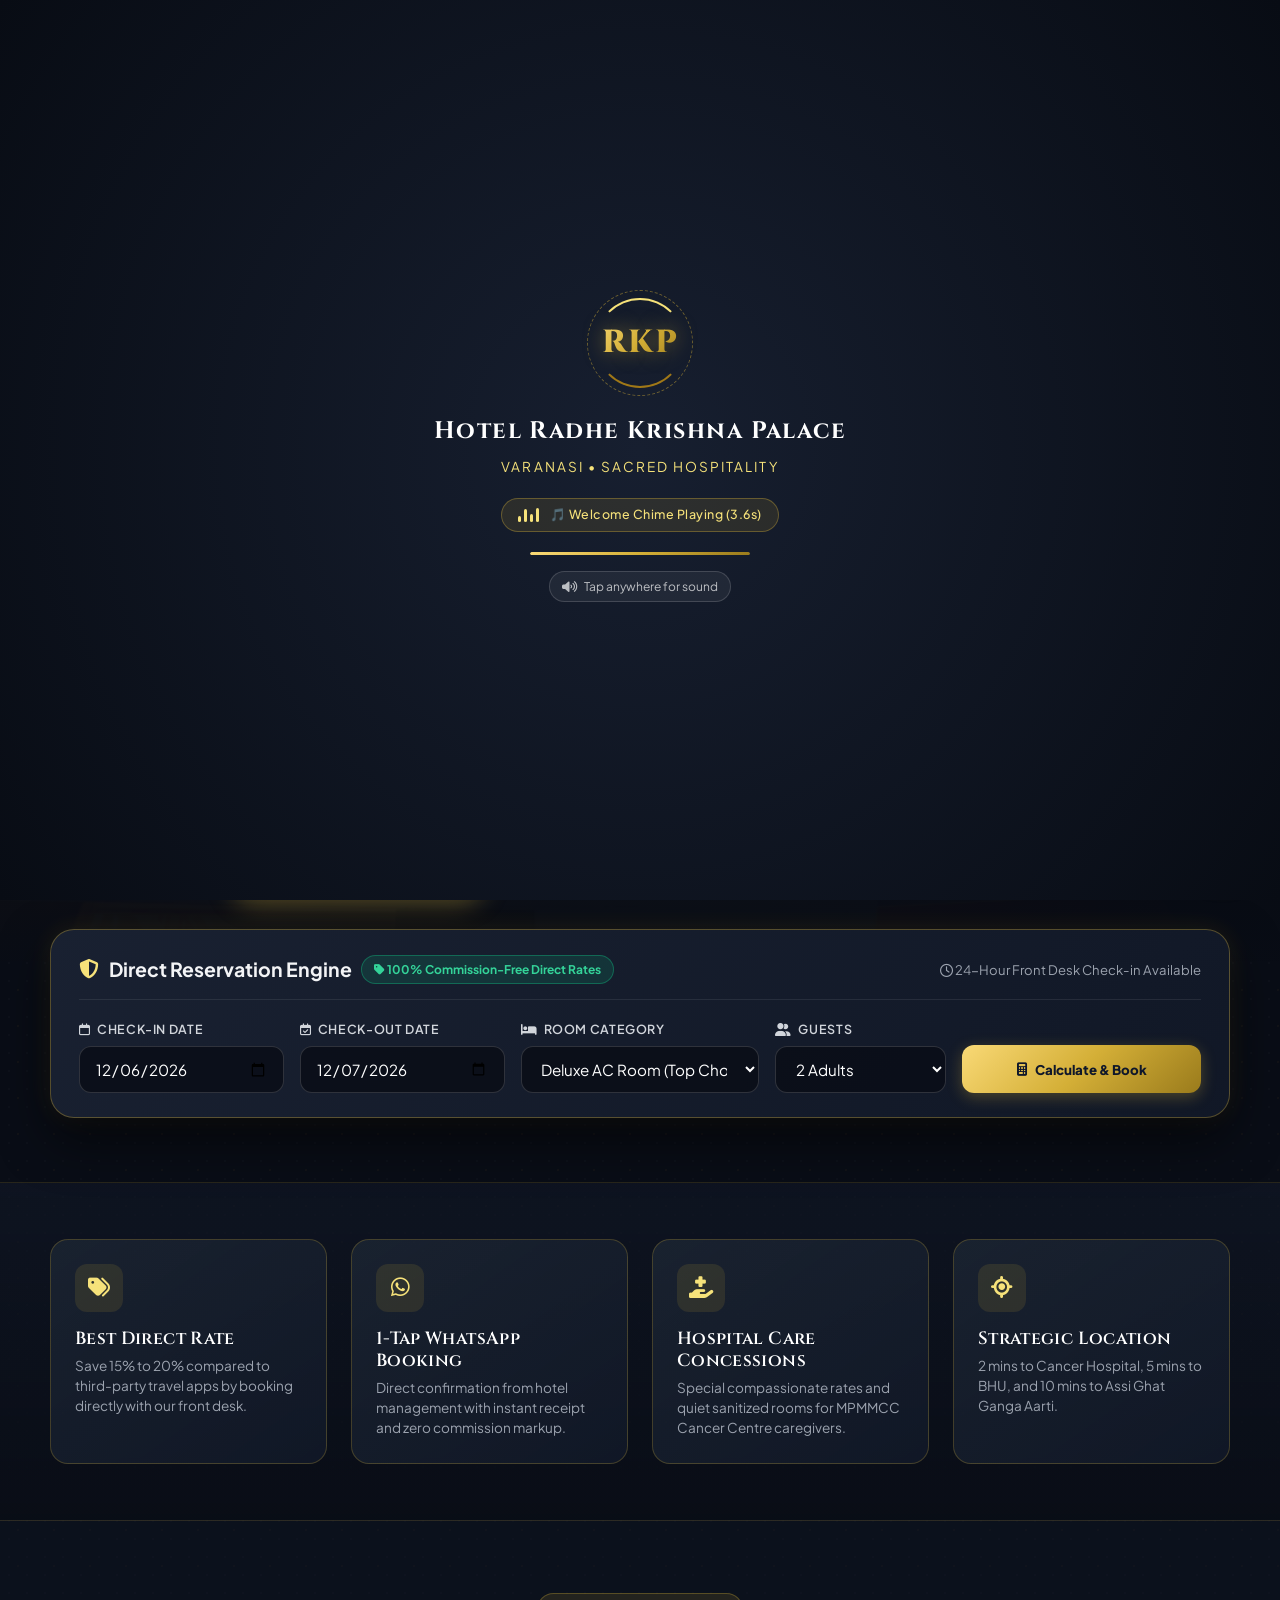
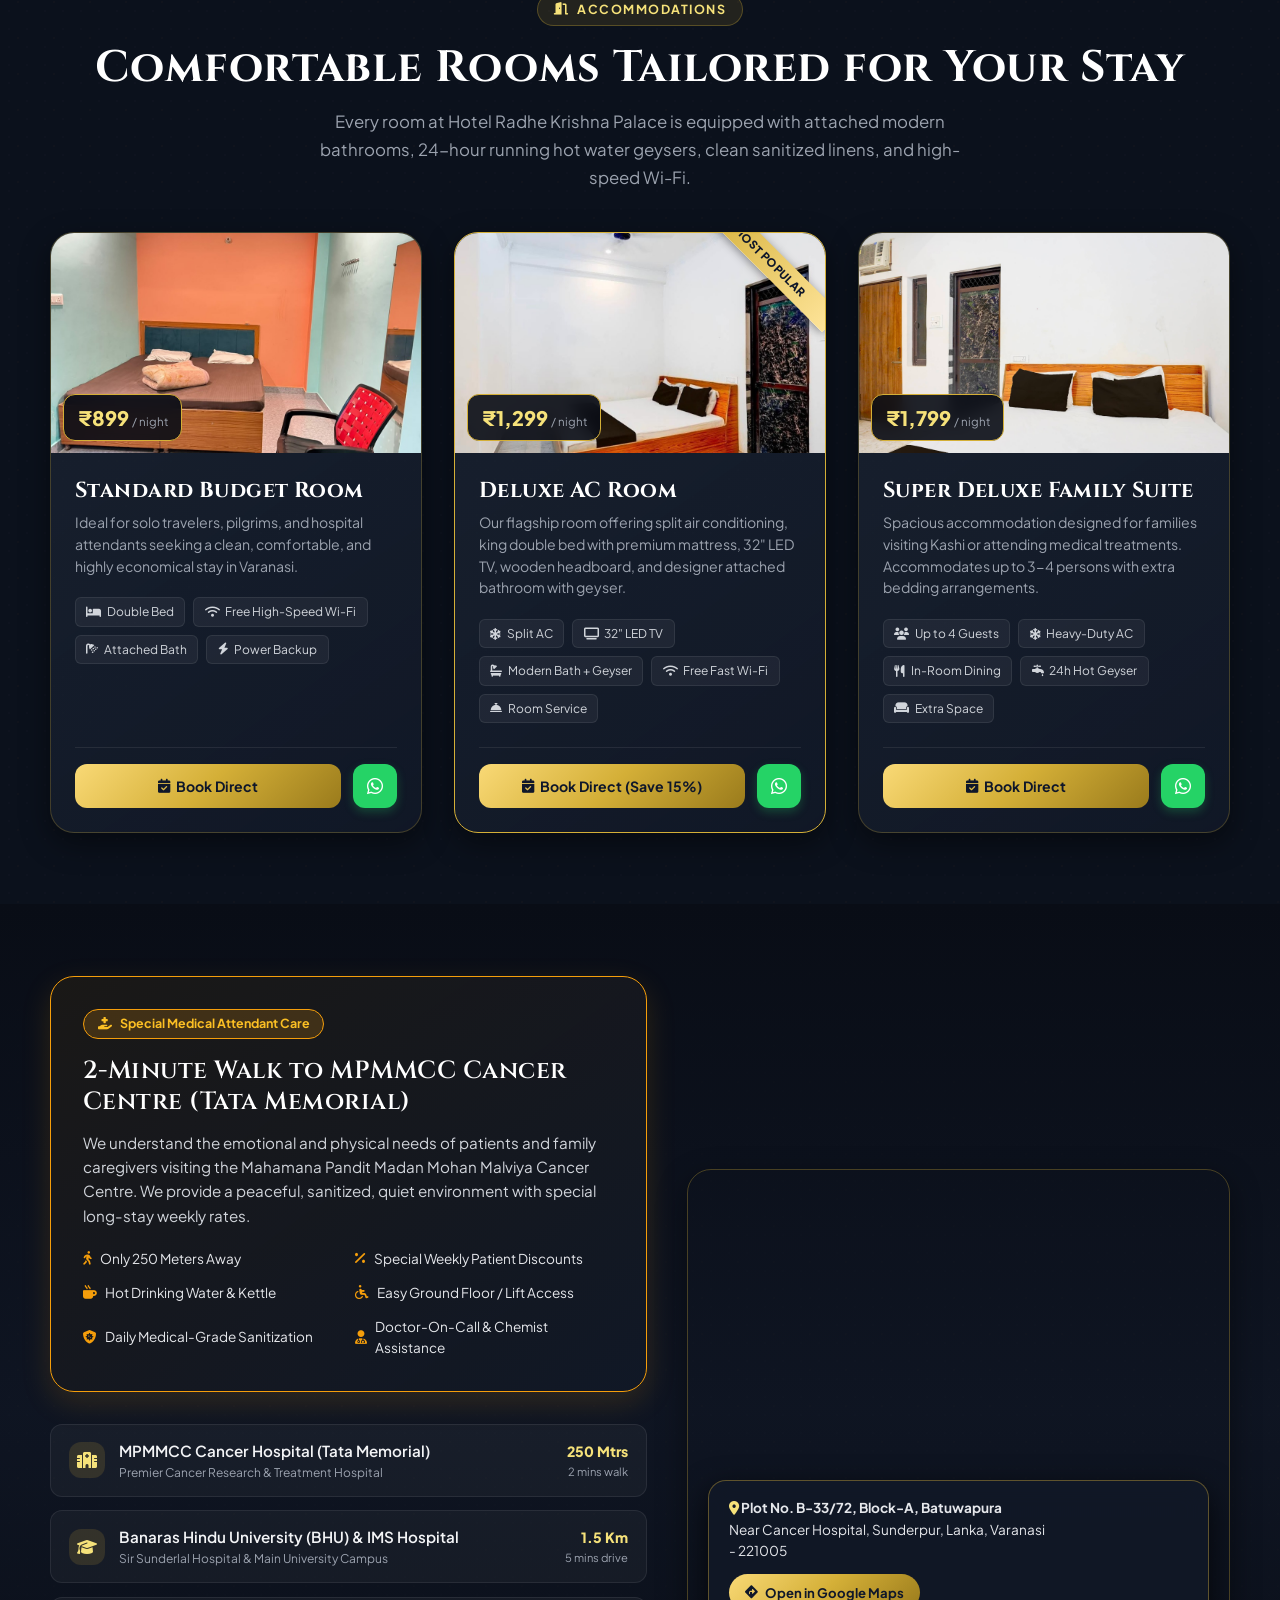
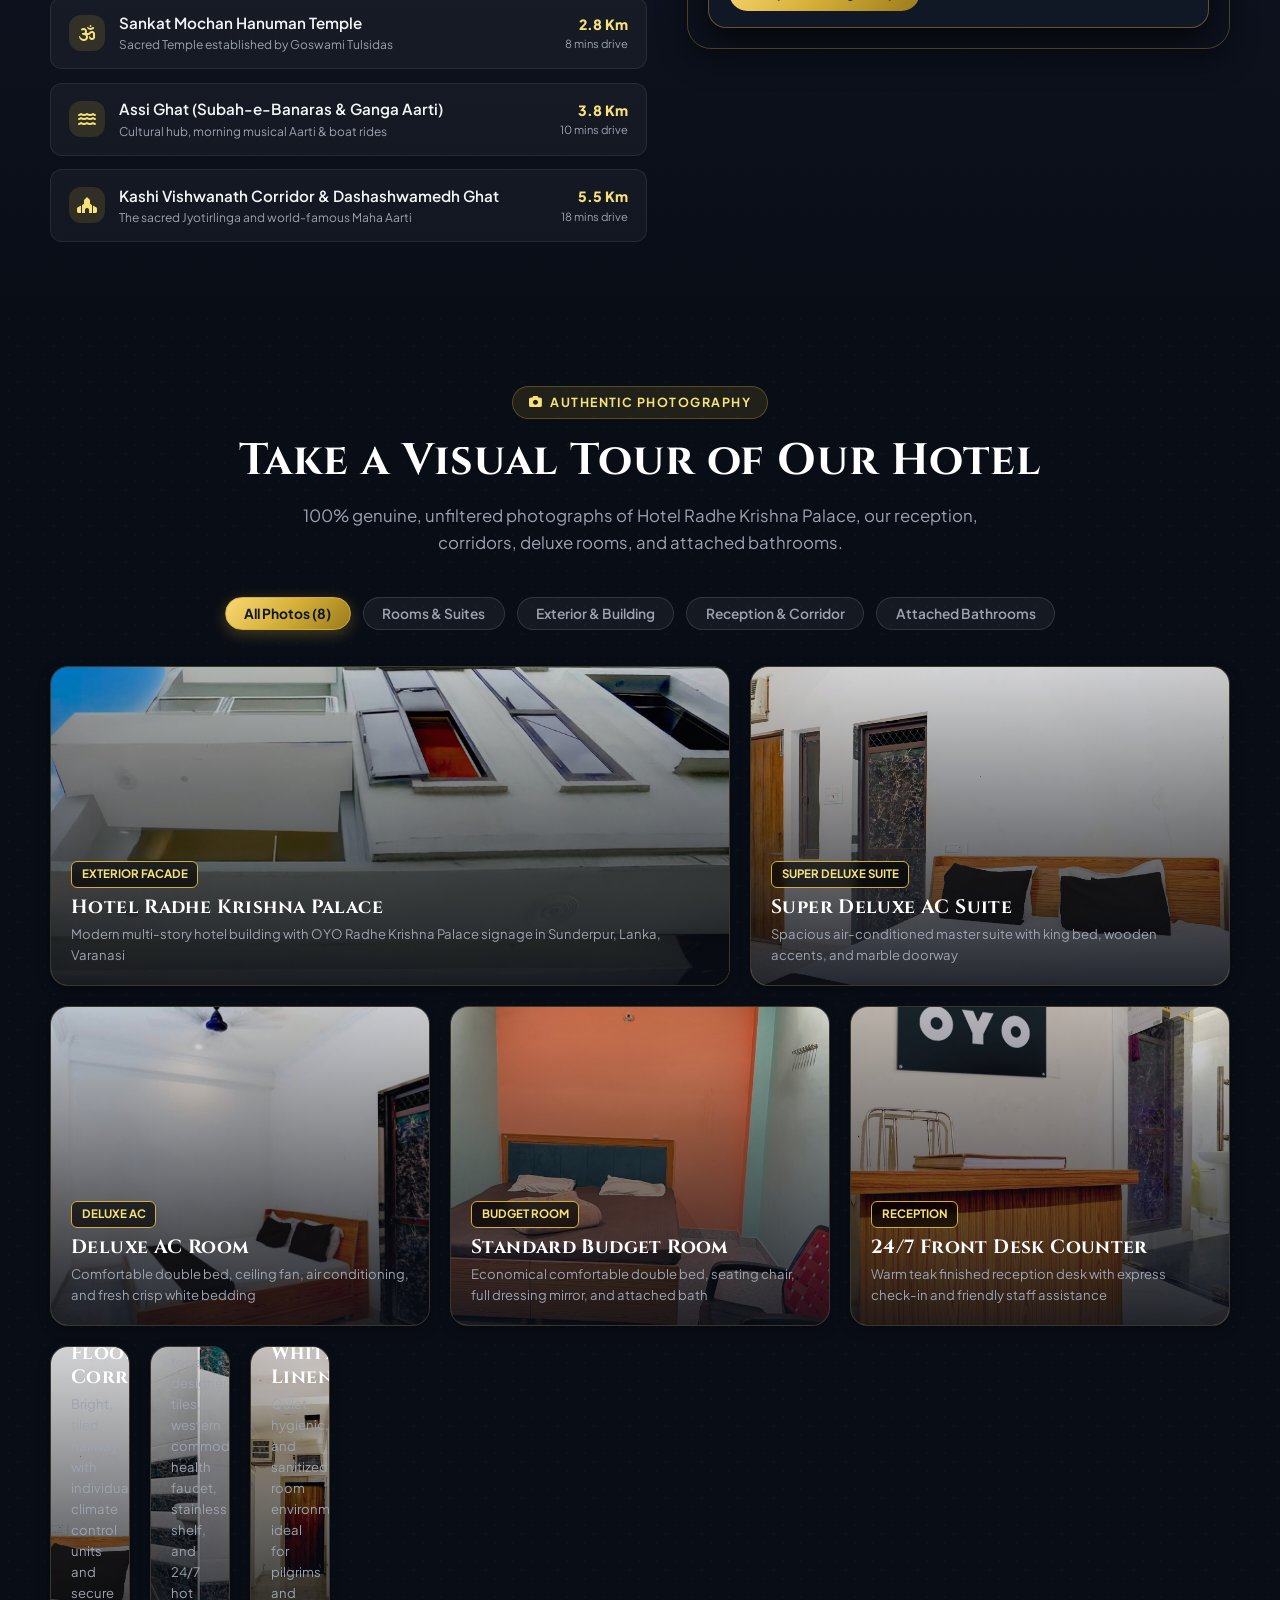
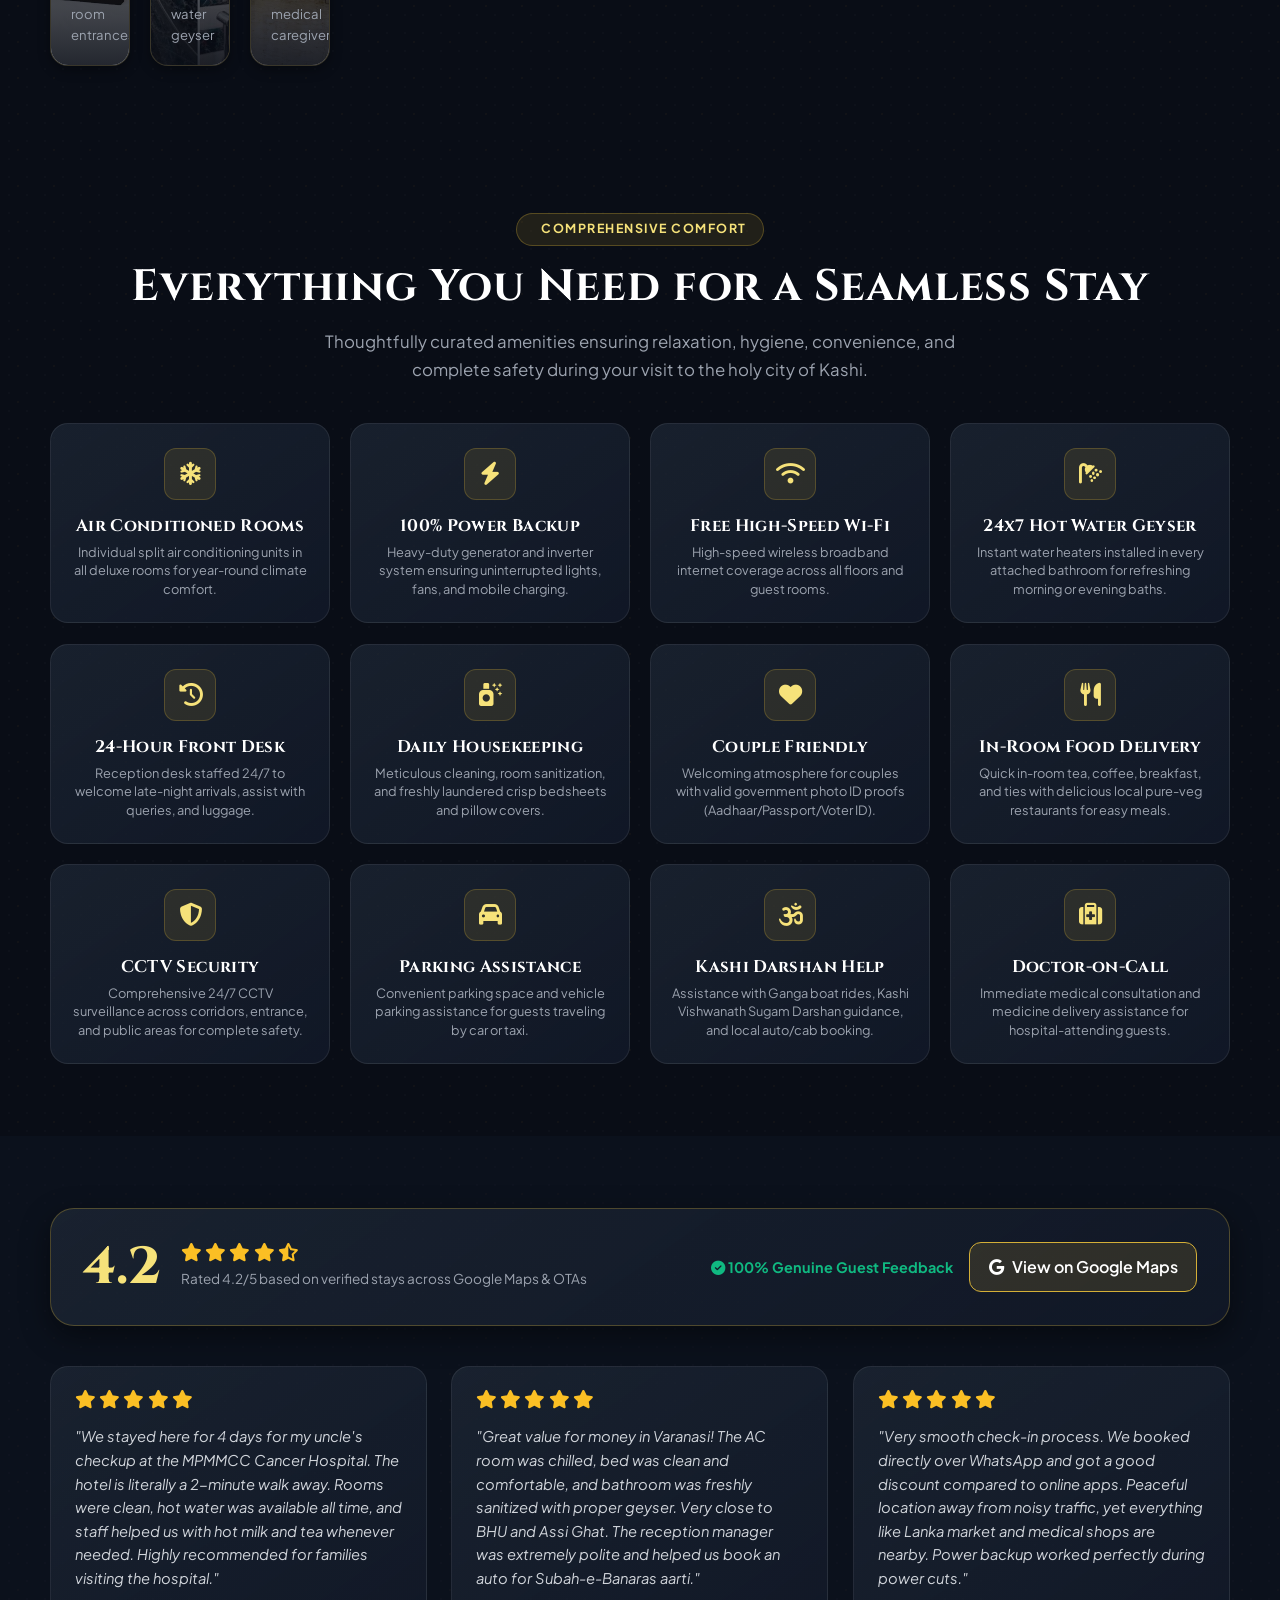
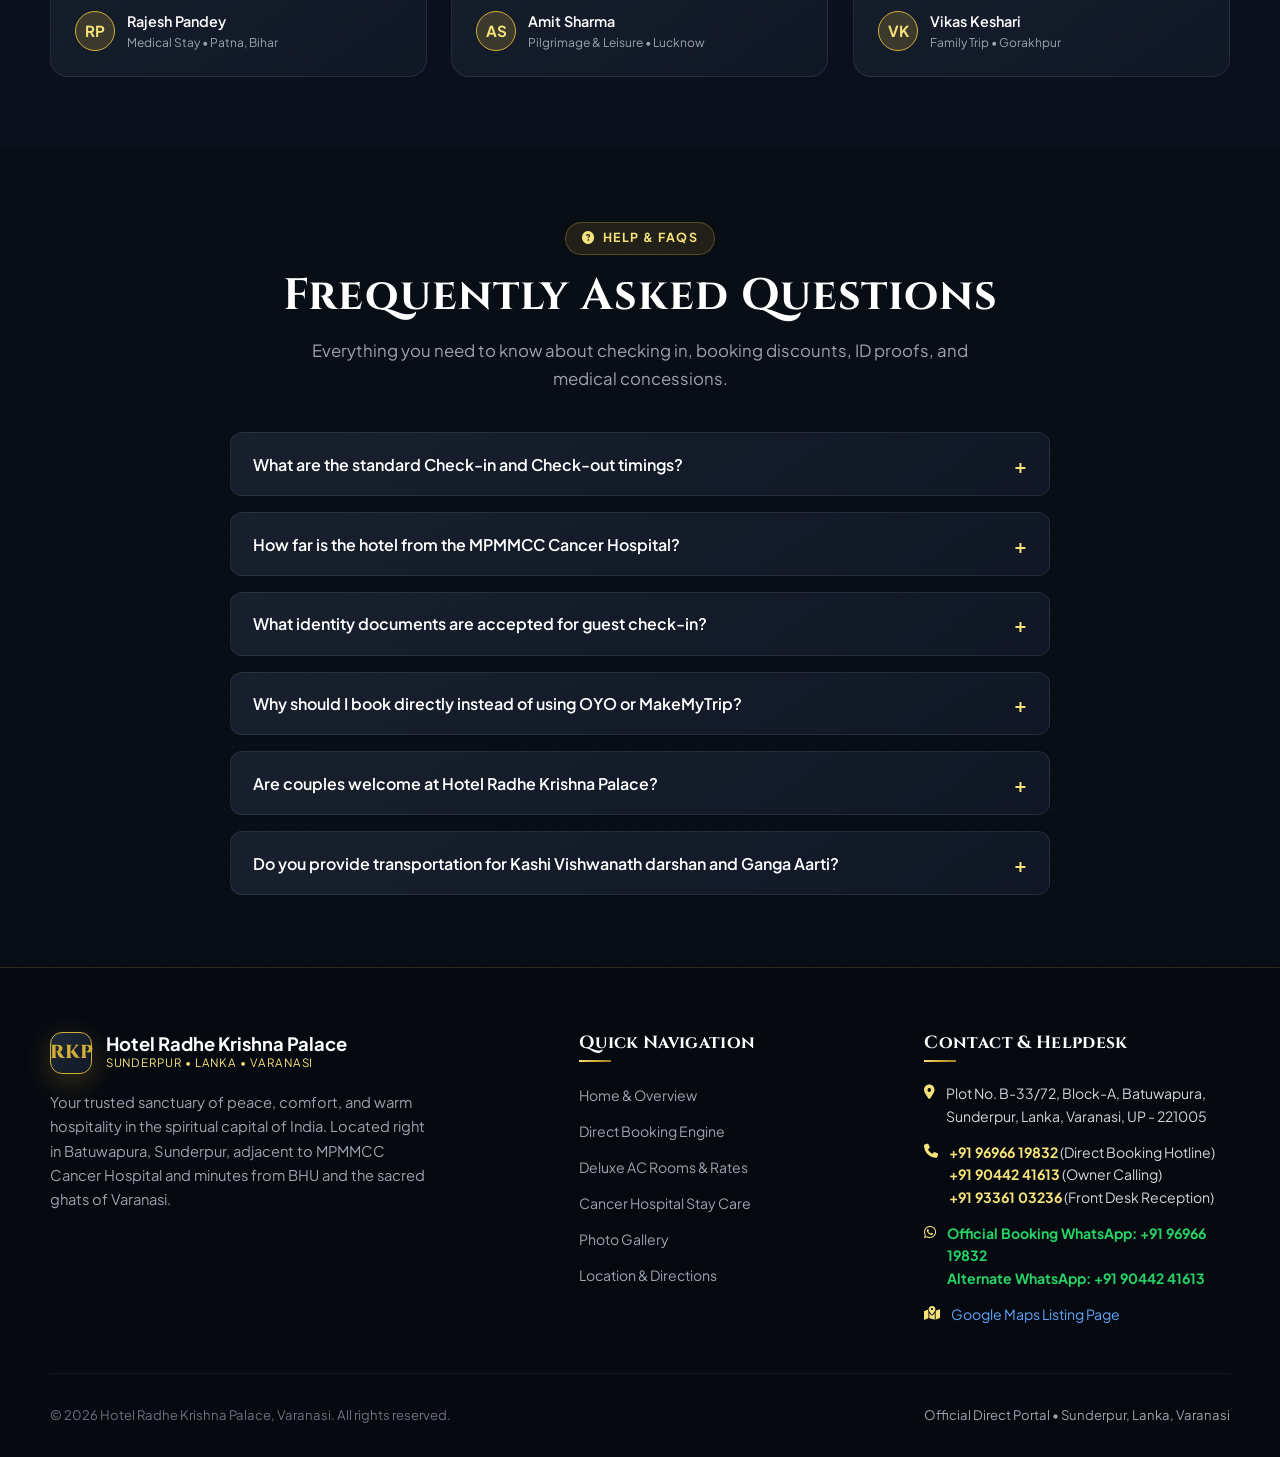
==== index.html @ 83c6dbe8 "feat: Add 3-4s harmonic welcome chime and animated reveal sequence" ====
<!DOCTYPE html>
<html lang="en">
<head>
  <meta charset="UTF-8">
  <meta name="viewport" content="width=device-width, initial-scale=1.0">
  <title>Hotel Radhe Krishna Palace | Best Budget & Deluxe Hotel in Sunderpur, Lanka, Varanasi</title>
  <meta name="description" content="Official website of Hotel Radhe Krishna Palace in Sunderpur, Lanka, Varanasi. Located 250m from MPMMCC Cancer Hospital and minutes from BHU & Assi Ghat. Book direct and save 15% on AC rooms.">
  <meta name="keywords" content="Hotel Radhe Krishna Palace, SPOT ON Radhe Krishna Palace, Varanasi hotel near MPMMCC Cancer Hospital, hotel near BHU Lanka, budget hotel Varanasi, hotels in Sunderpur Varanasi, Assi Ghat hotel">

  <!-- Open Graph / Social Meta -->
  <meta property="og:title" content="Hotel Radhe Krishna Palace, Varanasi | Official Website">
  <meta property="og:description" content="Experience clean AC rooms, 24/7 power backup, and authentic Banarasi hospitality near MPMMCC Cancer Hospital & BHU.">
  <meta property="og:image" content="assets/images/hotel-facade-exterior.png">
  <meta property="og:type" content="website">

  <!-- Google Fonts -->
  <link rel="preconnect" href="https://fonts.googleapis.com">
  <link rel="preconnect" href="https://fonts.gstatic.com" crossorigin>
  <link href="https://fonts.googleapis.com/css2?family=Cinzel:wght@600;700;800;900&family=Plus+Jakarta+Sans:wght@300;400;500;600;700;800&family=Playfair+Display:ital,wght@0,600;0,700;1,400&display=swap" rel="stylesheet">

  <!-- Font Awesome Icons -->
  <link rel="stylesheet" href="https://cdnjs.cloudflare.com/ajax/libs/font-awesome/6.5.1/css/all.min.css">

  <!-- Custom Stylesheet -->
  <link rel="stylesheet" href="css/style.css">

  <!-- JSON-LD Hotel Schema for SEO -->
  <script type="application/ld+json">
  {
    "@context": "https://schema.org",
    "@type": "Hotel",
    "name": "Hotel Radhe Krishna Palace",
    "alternateName": "SPOT ON Radhe Krishna Palace",
    "image": "assets/images/hotel-facade-exterior.png",
    "address": {
      "@type": "PostalAddress",
      "streetAddress": "Plot No. B-33/72, Block-A, Batuwapura, Sunderpur, Lanka",
      "addressLocality": "Varanasi",
      "addressRegion": "Uttar Pradesh",
      "postalCode": "221005",
      "addressCountry": "IN"
    },
    "telephone": ["+919044241613", "+919696619832", "+919336103236"],
    "priceRange": "₹899 - ₹1799",
    "aggregateRating": {
      "@type": "AggregateRating",
      "ratingValue": "4.2",
      "reviewCount": "48"
    },
    "amenityFeature": [
      { "@type": "LocationFeatureSpecification", "name": "Free High-Speed Wi-Fi", "value": true },
      { "@type": "LocationFeatureSpecification", "name": "Air Conditioning", "value": true },
      { "@type": "LocationFeatureSpecification", "name": "24/7 Power Backup", "value": true },
      { "@type": "LocationFeatureSpecification", "name": "Attached Bathroom with Geyser", "value": true },
      { "@type": "LocationFeatureSpecification", "name": "Near MPMMCC Cancer Centre", "value": true }
    ]
  }
  </script>
</head>
<body>

  <!-- ==========================================================================
       ROYAL OPENING PRELOADER & WELCOME AUDIO (3-4s Reveal Experience)
       ========================================================================== -->
  <div class="royal-preloader" id="royalPreloader">
    <div class="preloader-emblem">
      <div class="preloader-ring"></div>
      <div class="preloader-ring ring-outer"></div>
      <div class="preloader-monogram">RKP</div>
    </div>
    <div class="preloader-title">Hotel Radhe Krishna Palace</div>
    <div class="preloader-subtitle">Varanasi • Sacred Hospitality</div>

    <!-- Live Audio Waveform Status -->
    <div class="preloader-audio-status" id="preloaderAudioStatus">
      <span class="audio-wave-bars">
        <span class="bar bar-1"></span>
        <span class="bar bar-2"></span>
        <span class="bar bar-3"></span>
        <span class="bar bar-4"></span>
      </span>
      <span class="audio-text-note" id="audioTextNote">🎵 Welcome Chime Playing (3.6s)</span>
    </div>

    <!-- 3.2s Smooth Fill Progress Bar -->
    <div class="preloader-progress-track">
      <div class="preloader-progress-bar" id="preloaderProgressBar"></div>
    </div>

    <div class="preloader-tap-hint" id="preloaderTapHint">
      <i class="fa-solid fa-volume-high"></i> Tap anywhere for sound
    </div>
  </div>

  <!-- Audio Element for 3.6s Harmonic Temple Chime -->
  <audio id="royalWelcomeAudio" preload="auto">
    <source src="assets/audio/welcome_chime.m4a" type="audio/mp4">
    <source src="assets/audio/welcome_chime.wav" type="audio/wav">
  </audio>

  <!-- ==========================================================================
       TOP ANNOUNCEMENT BAR (Guest Privilege & Direct Reservation Info)
       ========================================================================== -->
  <aside class="hotel-announcement-bar" aria-label="Hotel Announcement">
    <div class="container announcement-text">
      <span class="announcement-badge">Direct Deal</span>
      <span>✨ <strong>Direct Booking Privilege:</strong> Save 15% OFF + Guaranteed Clean Sanitized Rooms • 24/7 Front Desk & WhatsApp Booking: <a href="tel:+919696619832" class="js-phone-link js-phone-text" style="color:#FFF; text-decoration:underline;">+91 96966 19832</a> • <a href="tel:+919044241613" style="color:#FFF; text-decoration:underline;">+91 90442 41613</a></span>
      <div class="announcement-actions" style="margin-left:auto;">
        <button type="button" id="btnReplayAudioTop" class="contact-pill-link sound-toggle-btn" title="Replay 3.5s Welcome Chime" style="cursor:pointer; background:rgba(212,175,55,0.18); border:1px solid rgba(212,175,55,0.45); color:#F9D976;">
          <i class="fa-solid fa-volume-high"></i> <span class="sound-label">Welcome Chime 🎵</span>
        </button>
        <a href="#medical-care" class="contact-pill-link"><i class="fa-solid fa-hospital"></i> 250m to MPMMCC Cancer Centre</a>
        <button type="button" id="btnOpenCustomizer" class="contact-pill-link" title="Front Desk Settings" style="cursor:pointer;"><i class="fa-solid fa-gear"></i> Number Setup</button>
      </div>
    </div>
  </aside>

  <!-- ==========================================================================
       HEADER & NAVIGATION
       ========================================================================== -->
  <header class="site-header" id="siteHeader">
    <div class="container nav-wrapper">
      <!-- Brand Logo -->
      <a href="#home" class="brand-logo" title="Hotel Radhe Krishna Palace">
        <div class="logo-symbol">RKP</div>
        <div class="brand-text">
          <span class="brand-name">Radhe Krishna Palace</span>
          <span class="brand-sub">Sunderpur • Lanka • Varanasi</span>
        </div>
      </a>

      <!-- Desktop Nav Links -->
      <nav aria-label="Main Navigation">
        <ul class="nav-links">
          <li><a href="#home" class="nav-link">Home</a></li>
          <li><a href="#booking-engine" class="nav-link">Book Direct</a></li>
          <li><a href="#rooms" class="nav-link">Rooms & Rates</a></li>
          <li><a href="#medical-care" class="nav-link">Cancer Hospital Stay</a></li>
          <li><a href="#gallery" class="nav-link">Photo Gallery</a></li>
          <li><a href="#amenities" class="nav-link">Amenities</a></li>
          <li><a href="#location" class="nav-link">Location</a></li>
          <li><a href="#reviews" class="nav-link">Reviews</a></li>
        </ul>
      </nav>

      <!-- Nav Actions -->
      <div class="nav-actions">
        <!-- Live Clock Pill -->
        <div class="hero-location-badge" style="margin-bottom:0; padding:0.35rem 0.8rem; font-size:0.75rem;">
          <span class="live-pulse"></span>
          <span id="liveISTClock">18:30:00 IST</span>
        </div>

        <!-- Sound Toggle / Replay Button -->
        <button type="button" class="lang-toggle-btn sound-toggle-btn" id="soundToggleBtn" title="Play / Replay Royal Welcome Chime (3.6s)">
          <i class="fa-solid fa-volume-high"></i> <span>Chime</span>
        </button>

        <!-- Language Switcher -->
        <button type="button" class="lang-toggle-btn" id="langToggleBtn" title="Switch Language">
          🌐 <span>हिंदी</span>
        </button>

        <!-- Book Direct Button -->
        <a href="#booking-engine" class="btn-book-nav">
          <i class="fa-solid fa-calendar-check"></i>
          <span data-i18n="bookDirect">Book Direct (-15%)</span>
        </a>

        <!-- Mobile Menu Hamburger -->
        <button type="button" class="menu-toggle-btn" id="menuToggleBtn" aria-label="Open Navigation Menu">
          <span></span>
          <span></span>
          <span></span>
        </button>
      </div>
    </div>
  </header>

  <!-- Mobile Navigation Drawer -->
  <div class="mobile-nav-backdrop" id="mobileNavBackdrop"></div>
  <aside class="mobile-nav-drawer" id="mobileNavDrawer" aria-label="Mobile Navigation">
    <div class="drawer-header">
      <div class="brand-logo">
        <div class="logo-symbol" style="width:36px; height:36px; font-size:1rem;">RKP</div>
        <div class="brand-text">
          <span class="brand-name" style="font-size:1rem;">Radhe Krishna Palace</span>
          <span class="brand-sub">Varanasi</span>
        </div>
      </div>
      <button type="button" class="drawer-close" id="drawerCloseBtn" aria-label="Close Menu">&times;</button>
    </div>
    <ul class="drawer-links">
      <li><a href="#home" class="drawer-link">Home <i class="fa-solid fa-chevron-right"></i></a></li>
      <li><a href="#booking-engine" class="drawer-link">Book Direct (Save 15%) <i class="fa-solid fa-chevron-right"></i></a></li>
      <li><a href="#rooms" class="drawer-link">Rooms & Rates <i class="fa-solid fa-chevron-right"></i></a></li>
      <li><a href="#medical-care" class="drawer-link">Hospital Attendant Stay <i class="fa-solid fa-chevron-right"></i></a></li>
      <li><a href="#gallery" class="drawer-link">Real Photo Gallery <i class="fa-solid fa-chevron-right"></i></a></li>
      <li><a href="#amenities" class="drawer-link">Hotel Amenities <i class="fa-solid fa-chevron-right"></i></a></li>
      <li><a href="#location" class="drawer-link">Location & Distances <i class="fa-solid fa-chevron-right"></i></a></li>
      <li><a href="#reviews" class="drawer-link">Guest Reviews <i class="fa-solid fa-chevron-right"></i></a></li>
      <li><a href="#faq" class="drawer-link">FAQs <i class="fa-solid fa-chevron-right"></i></a></li>
    </ul>
    <div style="margin-top:auto; padding-top:1.5rem; display:flex; flex-direction:column; gap:0.75rem;">
      <a href="tel:+919696619832" class="btn-primary-hero js-phone-link" style="justify-content:center; padding:0.75rem;">
        <i class="fa-solid fa-phone"></i> Call Front Desk
      </a>
      <a href="https://wa.me/919696619832" class="btn-confirm-wa js-wa-link" style="justify-content:center; padding:0.75rem;">
        <i class="fa-brands fa-whatsapp"></i> WhatsApp Inquiry
      </a>
    </div>
  </aside>

  <main>
    <!-- ==========================================================================
         HERO SECTION
         ========================================================================== -->
    <section class="hero-section" id="home">
      <div class="hero-bg-container">
        <img src="assets/images/hotel-facade-exterior.png" alt="Hotel Radhe Krishna Palace Varanasi Front Building" class="hero-bg-image">
        <div class="hero-overlay"></div>
      </div>

      <div class="container hero-content">
        <div class="hero-location-badge">
          <i class="fa-solid fa-location-dot" style="color:var(--color-primary-light);"></i>
          <span data-i18n="heroBadge">Sunderpur, Lanka, Varanasi • 250m to MPMMCC Cancer Centre</span>
        </div>

        <h1 class="hero-title">
          Divine Comfort & Warmth in Kashi<br>
          <span class="gold-gradient-text" data-i18n="heroTitle">Hotel Radhe Krishna Palace</span>
        </h1>

        <p class="hero-description" data-i18n="heroSub">
          Experience pristine clean AC rooms, 24/7 power backup, and authentic Banarasi hospitality. Prime location right next to MPMMCC Tata Cancer Hospital, and minutes from Banaras Hindu University (BHU), Assi Ghat, and Kashi Vishwanath.
        </p>

        <!-- Quick Trust Metrics -->
        <div class="hero-highlights-grid">
          <div class="hero-highlight-item">
            <div class="hero-highlight-val"><i class="fa-solid fa-star" style="color:#FBBF24;"></i> 4.2 / 5</div>
            <div class="hero-highlight-lbl">Verified Guest Rating</div>
          </div>
          <div class="hero-highlight-item">
            <div class="hero-highlight-val">250 Mtrs</div>
            <div class="hero-highlight-lbl">To Cancer Hospital</div>
          </div>
          <div class="hero-highlight-item">
            <div class="hero-highlight-val">10 Mins</div>
            <div class="hero-highlight-lbl">To Assi Ghat Aarti</div>
          </div>
          <div class="hero-highlight-item">
            <div class="hero-highlight-val">Save 15%</div>
            <div class="hero-highlight-lbl">Direct Deal vs OTA</div>
          </div>
        </div>

        <div class="hero-cta-group">
          <a href="#booking-engine" class="btn-primary-hero">
            <i class="fa-solid fa-bolt"></i> Instant Direct Booking
          </a>
          <a href="https://wa.me/919696619832" class="btn-secondary-hero js-wa-link">
            <i class="fa-brands fa-whatsapp" style="color:#25D366;"></i> WhatsApp Front Desk
          </a>
          <a href="tel:+919696619832" class="btn-secondary-hero js-phone-link">
            <i class="fa-solid fa-phone" style="color:var(--color-primary-light);"></i> Call Reception 24/7
          </a>
        </div>
      </div>
    </section>

    <!-- ==========================================================================
         INTERACTIVE DIRECT BOOKING ENGINE (Live Rate Calculator)
         ========================================================================== -->
    <section class="booking-engine-wrapper" id="booking-engine">
      <div class="container">
        <div class="booking-card reveal-init">
          <div class="booking-card-header">
            <div class="booking-heading">
              <i class="fa-solid fa-shield-halved" style="color:var(--color-primary-light);"></i>
              <span>Direct Reservation Engine</span>
              <span class="direct-save-badge"><i class="fa-solid fa-tag"></i> 100% Commission-Free Direct Rates</span>
            </div>
            <div style="font-size:0.82rem; color:#9CA3AF;">
              <i class="fa-regular fa-clock"></i> 24-Hour Front Desk Check-in Available
            </div>
          </div>

          <div class="booking-form-grid">
            <div class="booking-field-group">
              <label for="calcCheckin" class="booking-label"><i class="fa-regular fa-calendar"></i> Check-In Date</label>
              <input type="date" id="calcCheckin" class="booking-input">
            </div>

            <div class="booking-field-group">
              <label for="calcCheckout" class="booking-label"><i class="fa-regular fa-calendar-check"></i> Check-Out Date</label>
              <input type="date" id="calcCheckout" class="booking-input">
            </div>

            <div class="booking-field-group">
              <label for="calcRoomType" class="booking-label"><i class="fa-solid fa-bed"></i> Room Category</label>
              <select id="calcRoomType" class="booking-select">
                <option value="deluxe" selected>Deluxe AC Room (Top Choice - ₹1,299/nt)</option>
                <option value="standard">Standard Non-AC Room (Budget - ₹899/nt)</option>
                <option value="family">Super Deluxe Family Suite (Spacious - ₹1,799/nt)</option>
              </select>
            </div>

            <div class="booking-field-group">
              <label for="calcGuests" class="booking-label"><i class="fa-solid fa-user-group"></i> Guests</label>
              <select id="calcGuests" class="booking-select">
                <option value="1 Adult">1 Adult</option>
                <option value="2 Adults" selected>2 Adults</option>
                <option value="2 Adults + 1 Child">2 Adults + 1 Child</option>
                <option value="3 Adults (Family)">3 Adults (Family)</option>
                <option value="Group / Medical Attendants">Group / Hospital Attendants</option>
              </select>
            </div>

            <div class="booking-field-group">
              <button type="button" class="btn-instant-calc" id="btnCalculateRate">
                <i class="fa-solid fa-calculator"></i> Calculate & Book
              </button>
            </div>
          </div>

          <!-- Dynamic Rate Breakdown Box -->
          <div class="calc-result-box" id="calcResultBox">
            <div class="rate-details">
              <div style="font-size:0.9rem; color:#9CA3AF;">
                Selected: <strong id="resRoomName" style="color:#FFFFFF;">Deluxe AC Room</strong> (<span id="resNights">1 Night</span>)
              </div>
              <div style="display:flex; align-items:baseline; gap:0.5rem; margin-top:0.25rem;">
                <span class="rate-price-tag" id="resDirectPrice">₹1,299</span>
                <span class="rate-strike" id="resOtaPrice">₹1,749</span>
                <span class="ota-saving-pill" id="resSavings">Save ₹450 with Direct Booking!</span>
              </div>
              <div style="font-size:0.75rem; color:#10B981; margin-top:0.2rem;">
                ✓ Includes Free High-Speed Wi-Fi • 24/7 Hot Water Geyser • 100% Power Backup
              </div>
            </div>

            <div class="calc-cta-group">
              <a href="https://wa.me/919696619832" class="btn-confirm-wa" id="resWaBtn" target="_blank" rel="noopener">
                <i class="fa-brands fa-whatsapp"></i> Confirm on WhatsApp
              </a>
              <a href="tel:+919696619832" class="btn-confirm-call js-phone-link">
                <i class="fa-solid fa-phone"></i> Call Reception Now
              </a>
            </div>
          </div>
        </div>
      </div>
    </section>

    <!-- ==========================================================================
         DIRECT BOOKING PERKS / GUEST ASSURANCE
         ========================================================================== -->
    <section class="direct-perks-section">
      <div class="container">
        <div class="perks-grid">
          <div class="perk-box reveal-init">
            <div class="perk-icon"><i class="fa-solid fa-tags"></i></div>
            <h4>Best Direct Rate</h4>
            <p>Save 15% to 20% compared to third-party travel apps by booking directly with our front desk.</p>
          </div>

          <div class="perk-box reveal-init">
            <div class="perk-icon"><i class="fa-brands fa-whatsapp"></i></div>
            <h4>1-Tap WhatsApp Booking</h4>
            <p>Direct confirmation from hotel management with instant receipt and zero commission markup.</p>
          </div>

          <div class="perk-box reveal-init">
            <div class="perk-icon"><i class="fa-solid fa-hand-holding-medical"></i></div>
            <h4>Hospital Care Concessions</h4>
            <p>Special compassionate rates and quiet sanitized rooms for MPMMCC Cancer Centre caregivers.</p>
          </div>

          <div class="perk-box reveal-init">
            <div class="perk-icon"><i class="fa-solid fa-location-crosshairs"></i></div>
            <h4>Strategic Location</h4>
            <p>2 mins to Cancer Hospital, 5 mins to BHU, and 10 mins to Assi Ghat Ganga Aarti.</p>
          </div>
        </div>
      </div>
    </section>

    <!-- ==========================================================================
         ROOMS & PRICING SECTION
         ========================================================================== -->
    <section class="rooms-section" id="rooms">
      <div class="container">
        <div class="text-center">
          <div class="section-tag"><i class="fa-solid fa-door-open"></i> Accommodations</div>
          <h2 class="section-title">Comfortable Rooms Tailored for Your Stay</h2>
          <p class="section-subtitle">
            Every room at Hotel Radhe Krishna Palace is equipped with attached modern bathrooms, 24-hour running hot water geysers, clean sanitized linens, and high-speed Wi-Fi.
          </p>
        </div>

        <div class="rooms-grid">
          <!-- Room 1: Standard Budget Room (1st photo) -->
          <div class="room-card reveal-init delay-1">
            <div class="room-thumb-wrapper">
              <img src="assets/images/standard-room.jpg" alt="Standard Budget Room at Hotel Radhe Krishna Palace">
              <div class="room-price-badge">
                <span class="room-price-val">₹899</span>
                <span class="room-price-period">/ night</span>
              </div>
            </div>
            <div class="room-body">
              <h3 class="room-title">Standard Budget Room</h3>
              <p class="room-desc">Ideal for solo travelers, pilgrims, and hospital attendants seeking a clean, comfortable, and highly economical stay in Varanasi.</p>
              <div class="room-specs-list">
                <span class="spec-chip"><i class="fa-solid fa-bed"></i> Double Bed</span>
                <span class="spec-chip"><i class="fa-solid fa-wifi"></i> Free High-Speed Wi-Fi</span>
                <span class="spec-chip"><i class="fa-solid fa-shower"></i> Attached Bath</span>
                <span class="spec-chip"><i class="fa-solid fa-bolt"></i> Power Backup</span>
              </div>
              <div class="room-footer">
                <button type="button" class="btn-book-room js-quick-book-room" data-room-type="standard">
                  <i class="fa-solid fa-calendar-check"></i> Book Direct
                </button>
                <a href="https://wa.me/919696619832?text=Namaste!%20I%20want%20to%20book%20the%20Standard%20Room%20(₹899/night)%20at%20Hotel%20Radhe%20Krishna%20Palace" class="btn-wa-room js-wa-link" title="Book on WhatsApp">
                  <i class="fa-brands fa-whatsapp"></i>
                </a>
              </div>
            </div>
          </div>

          <!-- Room 2: Deluxe AC Room (2nd photo) -->
          <div class="room-card featured reveal-init delay-2">
            <div class="featured-ribbon">Most Popular</div>
            <div class="room-thumb-wrapper">
              <img src="assets/images/deluxe-ac-room.jpg" alt="Deluxe AC Bedroom at Hotel Radhe Krishna Palace Varanasi">
              <div class="room-price-badge">
                <span class="room-price-val">₹1,299</span>
                <span class="room-price-period">/ night</span>
              </div>
            </div>
            <div class="room-body">
              <h3 class="room-title">Deluxe AC Room</h3>
              <p class="room-desc">Our flagship room offering split air conditioning, king double bed with premium mattress, 32" LED TV, wooden headboard, and designer attached bathroom with geyser.</p>
              <div class="room-specs-list">
                <span class="spec-chip"><i class="fa-solid fa-snowflake"></i> Split AC</span>
                <span class="spec-chip"><i class="fa-solid fa-tv"></i> 32" LED TV</span>
                <span class="spec-chip"><i class="fa-solid fa-bath"></i> Modern Bath + Geyser</span>
                <span class="spec-chip"><i class="fa-solid fa-wifi"></i> Free Fast Wi-Fi</span>
                <span class="spec-chip"><i class="fa-solid fa-bell-concierge"></i> Room Service</span>
              </div>
              <div class="room-footer">
                <button type="button" class="btn-book-room js-quick-book-room" data-room-type="deluxe">
                  <i class="fa-solid fa-calendar-check"></i> Book Direct (Save 15%)
                </button>
                <a href="https://wa.me/919696619832?text=Namaste!%20I%20want%20to%20book%20the%20Deluxe%20AC%20Room%20(₹1,299/night)%20at%20Hotel%20Radhe%20Krishna%20Palace" class="btn-wa-room js-wa-link" title="Book on WhatsApp">
                  <i class="fa-brands fa-whatsapp"></i>
                </a>
              </div>
            </div>
          </div>

          <!-- Room 3: Super Deluxe Family Suite (3rd photo) -->
          <div class="room-card reveal-init delay-3">
            <div class="room-thumb-wrapper">
              <img src="assets/images/super-deluxe-suite.png" alt="Super Deluxe Family Suite at Hotel Radhe Krishna Palace">
              <div class="room-price-badge">
                <span class="room-price-val">₹1,799</span>
                <span class="room-price-period">/ night</span>
              </div>
            </div>
            <div class="room-body">
              <h3 class="room-title">Super Deluxe Family Suite</h3>
              <p class="room-desc">Spacious accommodation designed for families visiting Kashi or attending medical treatments. Accommodates up to 3-4 persons with extra bedding arrangements.</p>
              <div class="room-specs-list">
                <span class="spec-chip"><i class="fa-solid fa-users"></i> Up to 4 Guests</span>
                <span class="spec-chip"><i class="fa-solid fa-snowflake"></i> Heavy-Duty AC</span>
                <span class="spec-chip"><i class="fa-solid fa-utensils"></i> In-Room Dining</span>
                <span class="spec-chip"><i class="fa-solid fa-faucet-drip"></i> 24h Hot Geyser</span>
                <span class="spec-chip"><i class="fa-solid fa-couch"></i> Extra Space</span>
              </div>
              <div class="room-footer">
                <button type="button" class="btn-book-room js-quick-book-room" data-room-type="family">
                  <i class="fa-solid fa-calendar-check"></i> Book Direct
                </button>
                <a href="https://wa.me/919696619832?text=Namaste!%20I%20want%20to%20book%20the%20Super%20Deluxe%20Family%20Suite%20(₹1,799/night)%20at%20Hotel%20Radhe%20Krishna%20Palace" class="btn-wa-room js-wa-link" title="Book on WhatsApp">
                  <i class="fa-brands fa-whatsapp"></i>
                </a>
              </div>
            </div>
          </div>
        </div>
      </div>
    </section>

    <!-- ==========================================================================
         STRATEGIC LOCATION & MEDICAL CARE HUB (Key Differentiator)
         ========================================================================== -->
    <section class="location-usp-section" id="medical-care">
      <div class="container">
        <div class="location-grid">
          <div>
            <!-- Dedicated Medical Care Card -->
            <div class="medical-care-card reveal-init">
              <div class="medical-badge">
                <i class="fa-solid fa-hand-holding-medical"></i> Special Medical Attendant Care
              </div>
              <h3>2-Minute Walk to MPMMCC Cancer Centre (Tata Memorial)</h3>
              <p>
                We understand the emotional and physical needs of patients and family caregivers visiting the Mahamana Pandit Madan Mohan Malviya Cancer Centre. We provide a peaceful, sanitized, quiet environment with special long-stay weekly rates.
              </p>
              <div class="medical-perks">
                <div class="med-perk"><i class="fa-solid fa-walking"></i> <span>Only 250 Meters Away</span></div>
                <div class="med-perk"><i class="fa-solid fa-percent"></i> <span>Special Weekly Patient Discounts</span></div>
                <div class="med-perk"><i class="fa-solid fa-mug-hot"></i> <span>Hot Drinking Water & Kettle</span></div>
                <div class="med-perk"><i class="fa-solid fa-wheelchair"></i> <span>Easy Ground Floor / Lift Access</span></div>
                <div class="med-perk"><i class="fa-solid fa-shield-virus"></i> <span>Daily Medical-Grade Sanitization</span></div>
                <div class="med-perk"><i class="fa-solid fa-user-doctor"></i> <span>Doctor-On-Call & Chemist Assistance</span></div>
              </div>
            </div>

            <!-- Key Varanasi Landmarks Distances -->
            <div class="landmark-dist-list reveal-init delay-1">
              <div class="landmark-dist-item">
                <div class="landmark-info">
                  <div class="landmark-icon"><i class="fa-solid fa-hospital"></i></div>
                  <div>
                    <div class="landmark-name">MPMMCC Cancer Hospital (Tata Memorial)</div>
                    <div class="landmark-desc">Premier Cancer Research & Treatment Hospital</div>
                  </div>
                </div>
                <div class="dist-badge">250 Mtrs <span class="dist-time">2 mins walk</span></div>
              </div>

              <div class="landmark-dist-item">
                <div class="landmark-info">
                  <div class="landmark-icon"><i class="fa-solid fa-graduation-cap"></i></div>
                  <div>
                    <div class="landmark-name">Banaras Hindu University (BHU) & IMS Hospital</div>
                    <div class="landmark-desc">Sir Sunderlal Hospital & Main University Campus</div>
                  </div>
                </div>
                <div class="dist-badge">1.5 Km <span class="dist-time">5 mins drive</span></div>
              </div>

              <div class="landmark-dist-item">
                <div class="landmark-info">
                  <div class="landmark-icon"><i class="fa-solid fa-om"></i></div>
                  <div>
                    <div class="landmark-name">Sankat Mochan Hanuman Temple</div>
                    <div class="landmark-desc">Sacred Temple established by Goswami Tulsidas</div>
                  </div>
                </div>
                <div class="dist-badge">2.8 Km <span class="dist-time">8 mins drive</span></div>
              </div>

              <div class="landmark-dist-item">
                <div class="landmark-info">
                  <div class="landmark-icon"><i class="fa-solid fa-water"></i></div>
                  <div>
                    <div class="landmark-name">Assi Ghat (Subah-e-Banaras & Ganga Aarti)</div>
                    <div class="landmark-desc">Cultural hub, morning musical Aarti & boat rides</div>
                  </div>
                </div>
                <div class="dist-badge">3.8 Km <span class="dist-time">10 mins drive</span></div>
              </div>

              <div class="landmark-dist-item">
                <div class="landmark-info">
                  <div class="landmark-icon"><i class="fa-solid fa-place-of-worship"></i></div>
                  <div>
                    <div class="landmark-name">Kashi Vishwanath Corridor & Dashashwamedh Ghat</div>
                    <div class="landmark-desc">The sacred Jyotirlinga and world-famous Maha Aarti</div>
                  </div>
                </div>
                <div class="dist-badge">5.5 Km <span class="dist-time">18 mins drive</span></div>
              </div>
            </div>
          </div>

          <!-- Interactive Google Maps View & Directions -->
          <div class="map-embed-wrapper" id="location">
            <iframe 
              src="https://maps.google.com/maps?q=SPOT+ON+Radhe+Krishna+Palace+Batuwapura+Sunderpur+Varanasi&t=&z=15&ie=UTF8&iwloc=&output=embed" 
              loading="lazy" 
              title="Hotel Radhe Krishna Palace Location on Google Maps"
              allowfullscreen>
            </iframe>

            <div class="map-floating-card">
              <div class="map-addr-text">
                <i class="fa-solid fa-location-dot" style="color:var(--color-primary-light);"></i>
                <strong>Plot No. B-33/72, Block-A, Batuwapura</strong><br>
                Near Cancer Hospital, Sunderpur, Lanka, Varanasi - 221005
              </div>
              <a href="https://share.google/9ardqvN9oMKI4rDUq" target="_blank" rel="noopener" class="btn-open-maps">
                <i class="fa-solid fa-diamond-turn-right"></i> Open in Google Maps
              </a>
            </div>
          </div>
        </div>
      </div>
    </section>

    <!-- ==========================================================================
         REAL PHOTO GALLERY WITH LIGHTBOX
         ========================================================================== -->
    <section class="gallery-section" id="gallery">
      <div class="container">
        <div class="text-center">
          <div class="section-tag"><i class="fa-solid fa-camera"></i> Authentic Photography</div>
          <h2 class="section-title">Take a Visual Tour of Our Hotel</h2>
          <p class="section-subtitle">
            100% genuine, unfiltered photographs of Hotel Radhe Krishna Palace, our reception, corridors, deluxe rooms, and attached bathrooms.
          </p>
        </div>

        <div class="gallery-filter-tabs">
          <button type="button" class="filter-tab active" data-filter="all">All Photos (8)</button>
          <button type="button" class="filter-tab" data-filter="rooms">Rooms & Suites</button>
          <button type="button" class="filter-tab" data-filter="facade">Exterior & Building</button>
          <button type="button" class="filter-tab" data-filter="reception">Reception & Corridor</button>
          <button type="button" class="filter-tab" data-filter="bathroom">Attached Bathrooms</button>
        </div>

        <div class="gallery-grid">
          <!-- Photo 1: Hotel Facade (Large feature) -->
          <div class="gallery-item reveal-init" data-category="facade">
            <img src="assets/images/hotel-facade-exterior.png" alt="Hotel Radhe Krishna Palace Building Exterior Facade">
            <div class="gallery-item-overlay">
              <span class="gallery-badge">Exterior Facade</span>
              <h3 class="gallery-title">Hotel Radhe Krishna Palace</h3>
              <p class="gallery-caption">Modern multi-story hotel building with OYO Radhe Krishna Palace signage in Sunderpur, Lanka, Varanasi</p>
            </div>
          </div>

          <!-- Photo 2: Super Deluxe Suite (3rd Photo) -->
          <div class="gallery-item reveal-init delay-1" data-category="rooms">
            <img src="assets/images/super-deluxe-suite.png" alt="Super Deluxe Suite Room at Hotel Radhe Krishna Palace">
            <div class="gallery-item-overlay">
              <span class="gallery-badge">Super Deluxe Suite</span>
              <h3 class="gallery-title">Super Deluxe AC Suite</h3>
              <p class="gallery-caption">Spacious air-conditioned master suite with king bed, wooden accents, and marble doorway</p>
            </div>
          </div>

          <!-- Photo 3: Deluxe AC Room (2nd Photo) -->
          <div class="gallery-item reveal-init delay-2" data-category="rooms">
            <img src="assets/images/deluxe-ac-room.jpg" alt="Deluxe AC Room at Hotel Radhe Krishna Palace">
            <div class="gallery-item-overlay">
              <span class="gallery-badge">Deluxe AC</span>
              <h3 class="gallery-title">Deluxe AC Room</h3>
              <p class="gallery-caption">Comfortable double bed, ceiling fan, air conditioning, and fresh crisp white bedding</p>
            </div>
          </div>

          <!-- Photo 4: Standard Budget Room (1st Photo) -->
          <div class="gallery-item reveal-init delay-3" data-category="rooms">
            <img src="assets/images/standard-room.jpg" alt="Standard Budget Room at Hotel Radhe Krishna Palace">
            <div class="gallery-item-overlay">
              <span class="gallery-badge">Budget Room</span>
              <h3 class="gallery-title">Standard Budget Room</h3>
              <p class="gallery-caption">Economical comfortable double bed, seating chair, full dressing mirror, and attached bath</p>
            </div>
          </div>

          <!-- Photo 5: Reception Desk -->
          <div class="gallery-item reveal-init delay-1" data-category="reception">
            <img src="assets/images/reception-frontdesk.png" alt="Hotel Radhe Krishna Palace Front Desk Reception Counter">
            <div class="gallery-item-overlay">
              <span class="gallery-badge">Reception</span>
              <h3 class="gallery-title">24/7 Front Desk Counter</h3>
              <p class="gallery-caption">Warm teak finished reception desk with express check-in and friendly staff assistance</p>
            </div>
          </div>

          <!-- Photo 6: Hotel Corridor -->
          <div class="gallery-item reveal-init delay-2" data-category="reception">
            <img src="assets/images/hotel-corridor.png" alt="Hotel Radhe Krishna Palace Bright Polished Corridor">
            <div class="gallery-item-overlay">
              <span class="gallery-badge">Interior Corridor</span>
              <h3 class="gallery-title">Clean & Peaceful Floor Corridor</h3>
              <p class="gallery-caption">Bright, tiled hallway with individual climate control units and secure room entrances</p>
            </div>
          </div>

          <!-- Photo 7: Modern Attached Bathroom -->
          <div class="gallery-item reveal-init delay-3" data-category="bathroom">
            <img src="assets/images/attached-bathroom.png" alt="Modern Attached Bathroom at Hotel Radhe Krishna Palace">
            <div class="gallery-item-overlay">
              <span class="gallery-badge">Sanitary & Washroom</span>
              <h3 class="gallery-title">Attached Bathroom with Geyser</h3>
              <p class="gallery-caption">Dual-tone designer tiles, western commode, health faucet, stainless shelf, and 24/7 hot water geyser</p>
            </div>
          </div>

          <!-- Photo 8: Deluxe Bedroom View 2 -->
          <div class="gallery-item reveal-init delay-4" data-category="rooms">
            <img src="assets/images/deluxe-bedroom.png" alt="Deluxe Bedroom Perspective at Hotel Radhe Krishna Palace">
            <div class="gallery-item-overlay">
              <span class="gallery-badge">Deluxe Suite Angle</span>
              <h3 class="gallery-title">Pristine White Linens</h3>
              <p class="gallery-caption">Quiet, hygienic, and sanitized room environment ideal for pilgrims and medical caregivers</p>
            </div>
          </div>
        </div>
      </div>
    </section>

    <!-- ==========================================================================
         HOTEL AMENITIES MATRIX
         ========================================================================== -->
    <section class="amenities-section" id="amenities">
      <div class="container">
        <div class="text-center">
          <div class="section-tag"><i class="fa-solid fa-sparkles"></i> Comprehensive Comfort</div>
          <h2 class="section-title">Everything You Need for a Seamless Stay</h2>
          <p class="section-subtitle">
            Thoughtfully curated amenities ensuring relaxation, hygiene, convenience, and complete safety during your visit to the holy city of Kashi.
          </p>
        </div>

        <div class="amenities-grid">
          <div class="amenity-card reveal-init">
            <div class="amenity-icon-box"><i class="fa-solid fa-snowflake"></i></div>
            <h4 class="amenity-title">Air Conditioned Rooms</h4>
            <p class="amenity-desc">Individual split air conditioning units in all deluxe rooms for year-round climate comfort.</p>
          </div>

          <div class="amenity-card reveal-init">
            <div class="amenity-icon-box"><i class="fa-solid fa-bolt"></i></div>
            <h4 class="amenity-title">100% Power Backup</h4>
            <p class="amenity-desc">Heavy-duty generator and inverter system ensuring uninterrupted lights, fans, and mobile charging.</p>
          </div>

          <div class="amenity-card reveal-init">
            <div class="amenity-icon-box"><i class="fa-solid fa-wifi"></i></div>
            <h4 class="amenity-title">Free High-Speed Wi-Fi</h4>
            <p class="amenity-desc">High-speed wireless broadband internet coverage across all floors and guest rooms.</p>
          </div>

          <div class="amenity-card reveal-init">
            <div class="amenity-icon-box"><i class="fa-solid fa-shower"></i></div>
            <h4 class="amenity-title">24x7 Hot Water Geyser</h4>
            <p class="amenity-desc">Instant water heaters installed in every attached bathroom for refreshing morning or evening baths.</p>
          </div>

          <div class="amenity-card reveal-init">
            <div class="amenity-icon-box"><i class="fa-solid fa-clock-rotate-left"></i></div>
            <h4 class="amenity-title">24-Hour Front Desk</h4>
            <p class="amenity-desc">Reception desk staffed 24/7 to welcome late-night arrivals, assist with queries, and luggage.</p>
          </div>

          <div class="amenity-card reveal-init">
            <div class="amenity-icon-box"><i class="fa-solid fa-spray-can-sparkles"></i></div>
            <h4 class="amenity-title">Daily Housekeeping</h4>
            <p class="amenity-desc">Meticulous cleaning, room sanitization, and freshly laundered crisp bedsheets and pillow covers.</p>
          </div>

          <div class="amenity-card reveal-init">
            <div class="amenity-icon-box"><i class="fa-solid fa-heart"></i></div>
            <h4 class="amenity-title">Couple Friendly</h4>
            <p class="amenity-desc">Welcoming atmosphere for couples with valid government photo ID proofs (Aadhaar/Passport/Voter ID).</p>
          </div>

          <div class="amenity-card reveal-init">
            <div class="amenity-icon-box"><i class="fa-solid fa-utensils"></i></div>
            <h4 class="amenity-title">In-Room Food Delivery</h4>
            <p class="amenity-desc">Quick in-room tea, coffee, breakfast, and ties with delicious local pure-veg restaurants for easy meals.</p>
          </div>

          <div class="amenity-card reveal-init">
            <div class="amenity-icon-box"><i class="fa-solid fa-shield-halved"></i></div>
            <h4 class="amenity-title">CCTV Security</h4>
            <p class="amenity-desc">Comprehensive 24/7 CCTV surveillance across corridors, entrance, and public areas for complete safety.</p>
          </div>

          <div class="amenity-card reveal-init">
            <div class="amenity-icon-box"><i class="fa-solid fa-car"></i></div>
            <h4 class="amenity-title">Parking Assistance</h4>
            <p class="amenity-desc">Convenient parking space and vehicle parking assistance for guests traveling by car or taxi.</p>
          </div>

          <div class="amenity-card reveal-init">
            <div class="amenity-icon-box"><i class="fa-solid fa-om"></i></div>
            <h4 class="amenity-title">Kashi Darshan Help</h4>
            <p class="amenity-desc">Assistance with Ganga boat rides, Kashi Vishwanath Sugam Darshan guidance, and local auto/cab booking.</p>
          </div>

          <div class="amenity-card reveal-init">
            <div class="amenity-icon-box"><i class="fa-solid fa-suitcase-medical"></i></div>
            <h4 class="amenity-title">Doctor-on-Call</h4>
            <p class="amenity-desc">Immediate medical consultation and medicine delivery assistance for hospital-attending guests.</p>
          </div>
        </div>
      </div>
    </section>

    <!-- ==========================================================================
         VERIFIED REVIEWS & REPUTATION
         ========================================================================== -->
    <section class="reviews-section" id="reviews">
      <div class="container">
        <!-- Rating Overview Banner -->
        <div class="rating-overview-banner">
          <div class="rating-score-block">
            <div class="big-rating-number">4.2</div>
            <div class="rating-stars-group">
              <div class="stars-row">
                <i class="fa-solid fa-star"></i>
                <i class="fa-solid fa-star"></i>
                <i class="fa-solid fa-star"></i>
                <i class="fa-solid fa-star"></i>
                <i class="fa-solid fa-star-half-stroke"></i>
              </div>
              <div class="rating-count-text">Rated 4.2/5 based on verified stays across Google Maps & OTAs</div>
            </div>
          </div>
          <div style="display:flex; align-items:center; gap:1rem; flex-wrap:wrap;">
            <div style="color:#10B981; font-weight:700; font-size:0.9rem;">
              <i class="fa-solid fa-circle-check"></i> 100% Genuine Guest Feedback
            </div>
            <a href="https://share.google/9ardqvN9oMKI4rDUq" target="_blank" rel="noopener" class="btn-confirm-call" style="background:rgba(212,175,55,0.15); border-color:var(--color-primary);">
              <i class="fa-brands fa-google"></i> View on Google Maps
            </a>
          </div>
        </div>

        <div class="reviews-grid">
          <!-- Review 1 -->
          <div class="review-card reveal-init">
            <div class="stars-row" style="margin-bottom:1rem;">
              <i class="fa-solid fa-star"></i><i class="fa-solid fa-star"></i><i class="fa-solid fa-star"></i><i class="fa-solid fa-star"></i><i class="fa-solid fa-star"></i>
            </div>
            <p class="review-text">
              "We stayed here for 4 days for my uncle's checkup at the MPMMCC Cancer Hospital. The hotel is literally a 2-minute walk away. Rooms were clean, hot water was available all time, and staff helped us with hot milk and tea whenever needed. Highly recommended for families visiting the hospital."
            </p>
            <div class="reviewer-meta">
              <div class="reviewer-avatar">RP</div>
              <div>
                <div class="reviewer-name">Rajesh Pandey</div>
                <div class="reviewer-type">Medical Stay • Patna, Bihar</div>
              </div>
            </div>
          </div>

          <!-- Review 2 -->
          <div class="review-card reveal-init">
            <div class="stars-row" style="margin-bottom:1rem;">
              <i class="fa-solid fa-star"></i><i class="fa-solid fa-star"></i><i class="fa-solid fa-star"></i><i class="fa-solid fa-star"></i><i class="fa-solid fa-star"></i>
            </div>
            <p class="review-text">
              "Great value for money in Varanasi! The AC room was chilled, bed was clean and comfortable, and bathroom was freshly sanitized with proper geyser. Very close to BHU and Assi Ghat. The reception manager was extremely polite and helped us book an auto for Subah-e-Banaras aarti."
            </p>
            <div class="reviewer-meta">
              <div class="reviewer-avatar">AS</div>
              <div>
                <div class="reviewer-name">Amit Sharma</div>
                <div class="reviewer-type">Pilgrimage & Leisure • Lucknow</div>
              </div>
            </div>
          </div>

          <!-- Review 3 -->
          <div class="review-card reveal-init">
            <div class="stars-row" style="margin-bottom:1rem;">
              <i class="fa-solid fa-star"></i><i class="fa-solid fa-star"></i><i class="fa-solid fa-star"></i><i class="fa-solid fa-star"></i><i class="fa-solid fa-star"></i>
            </div>
            <p class="review-text">
              "Very smooth check-in process. We booked directly over WhatsApp and got a good discount compared to online apps. Peaceful location away from noisy traffic, yet everything like Lanka market and medical shops are nearby. Power backup worked perfectly during power cuts."
            </p>
            <div class="reviewer-meta">
              <div class="reviewer-avatar">VK</div>
              <div>
                <div class="reviewer-name">Vikas Keshari</div>
                <div class="reviewer-type">Family Trip • Gorakhpur</div>
              </div>
            </div>
          </div>
        </div>
      </div>
    </section>

    <!-- ==========================================================================
         FREQUENTLY ASKED QUESTIONS (FAQ)
         ========================================================================== -->
    <section class="faq-section" id="faq">
      <div class="container">
        <div class="text-center">
          <div class="section-tag"><i class="fa-solid fa-circle-question"></i> Help & FAQs</div>
          <h2 class="section-title">Frequently Asked Questions</h2>
          <p class="section-subtitle">
            Everything you need to know about checking in, booking discounts, ID proofs, and medical concessions.
          </p>
        </div>

        <div class="faq-list">
          <div class="faq-item">
            <button type="button" class="faq-question">
              <span>What are the standard Check-in and Check-out timings?</span>
              <span class="faq-icon">+</span>
            </button>
            <div class="faq-answer">
              Standard check-in time is 12:00 PM (Noon) and standard check-out time is 11:00 AM. Early check-in or late check-out is subject to room availability and can be requested directly at our 24-hour reception desk or in advance over WhatsApp.
            </div>
          </div>

          <div class="faq-item">
            <button type="button" class="faq-question">
              <span>How far is the hotel from the MPMMCC Cancer Hospital?</span>
              <span class="faq-icon">+</span>
            </button>
            <div class="faq-answer">
              Hotel Radhe Krishna Palace is located just 250 meters away from Mahamana Pandit Madan Mohan Malviya Cancer Centre (MPMMCC / Tata Memorial). It takes less than 2 to 3 minutes by walk, making it the most convenient stay for patients and accompanying caregivers.
            </div>
          </div>

          <div class="faq-item">
            <button type="button" class="faq-question">
              <span>What identity documents are accepted for guest check-in?</span>
              <span class="faq-icon">+</span>
            </button>
            <div class="faq-answer">
              All adult guests must carry valid government-issued photo ID proofs such as Aadhaar Card, Passport, Voter ID, or Driving License. Please note that PAN cards are not accepted as valid address proof as per government hotel regulations.
            </div>
          </div>

          <div class="faq-item">
            <button type="button" class="faq-question">
              <span>Why should I book directly instead of using OYO or MakeMyTrip?</span>
              <span class="faq-icon">+</span>
            </button>
            <div class="faq-answer">
              Booking directly through this website or our WhatsApp engine saves you 15% to 20% by cutting out third-party middleman commissions. You receive instant room confirmation directly from the hotel owner, priority room selection, and flexible check-in assistance.
            </div>
          </div>

          <div class="faq-item">
            <button type="button" class="faq-question">
              <span>Are couples welcome at Hotel Radhe Krishna Palace?</span>
              <span class="faq-icon">+</span>
            </button>
            <div class="faq-answer">
              Yes, our hotel warmly welcomes couples. Both guests must be at least 18 years of age and present original government photo identification at check-in.
            </div>
          </div>

          <div class="faq-item">
            <button type="button" class="faq-question">
              <span>Do you provide transportation for Kashi Vishwanath darshan and Ganga Aarti?</span>
              <span class="faq-icon">+</span>
            </button>
            <div class="faq-answer">
              Yes! Our front desk staff regularly assists guests with verified auto-rickshaws, e-rickshaws, and private cabs for Kashi Vishwanath corridor darshan, Assi Ghat Subah-e-Banaras, Dashashwamedh evening aarti, and dawn boat rides on the Ganges.
            </div>
          </div>
        </div>
      </div>
    </section>
  </main>

  <!-- ==========================================================================
       FOOTER
       ========================================================================== -->
  <footer class="site-footer">
    <div class="container">
      <div class="footer-grid">
        <div class="footer-brand">
          <div class="brand-logo">
            <div class="logo-symbol">RKP</div>
            <div class="brand-text">
              <span class="brand-name">Hotel Radhe Krishna Palace</span>
              <span class="brand-sub">Sunderpur • Lanka • Varanasi</span>
            </div>
          </div>
          <p>
            Your trusted sanctuary of peace, comfort, and warm hospitality in the spiritual capital of India. Located right in Batuwapura, Sunderpur, adjacent to MPMMCC Cancer Hospital and minutes from BHU and the sacred ghats of Varanasi.
          </p>
        </div>

        <div>
          <h4 class="footer-col-title">Quick Navigation</h4>
          <ul class="footer-links">
            <li><a href="#home" class="footer-link">Home & Overview</a></li>
            <li><a href="#booking-engine" class="footer-link">Direct Booking Engine</a></li>
            <li><a href="#rooms" class="footer-link">Deluxe AC Rooms & Rates</a></li>
            <li><a href="#medical-care" class="footer-link">Cancer Hospital Stay Care</a></li>
            <li><a href="#gallery" class="footer-link">Photo Gallery</a></li>
            <li><a href="#location" class="footer-link">Location & Directions</a></li>
          </ul>
        </div>

        <div>
          <h4 class="footer-col-title">Contact & Helpdesk</h4>
          <div class="footer-contact-info">
            <div class="footer-contact-item">
              <i class="fa-solid fa-location-dot"></i>
              <span>Plot No. B-33/72, Block-A, Batuwapura, Sunderpur, Lanka, Varanasi, UP - 221005</span>
            </div>
            <div class="footer-contact-item">
              <i class="fa-solid fa-phone"></i>
              <div>
                <a href="tel:+919696619832" class="js-phone-link js-phone-text" style="color:var(--color-primary-light); font-weight:700;">+91 96966 19832</a> (Direct Booking Hotline)<br>
                <a href="tel:+919044241613" style="color:var(--color-primary-light); font-weight:700;">+91 90442 41613</a> (Owner Calling)<br>
                <a href="tel:+919336103236" style="color:var(--color-primary-light); font-weight:700;">+91 93361 03236</a> (Front Desk Reception)
              </div>
            </div>
            <div class="footer-contact-item">
              <i class="fa-brands fa-whatsapp"></i>
              <div>
                <a href="https://wa.me/919696619832" class="js-wa-link" style="color:#25D366; font-weight:700;">Official Booking WhatsApp: +91 96966 19832</a><br>
                <a href="https://wa.me/919044241613" style="color:#25D366; font-weight:700;" target="_blank" rel="noopener">Alternate WhatsApp: +91 90442 41613</a>
              </div>
            </div>
            <div class="footer-contact-item">
              <i class="fa-solid fa-map-location-dot"></i>
              <a href="https://share.google/9ardqvN9oMKI4rDUq" target="_blank" rel="noopener" style="color:#60A5FA;">Google Maps Listing Page</a>
            </div>
          </div>
        </div>
      </div>

      <div class="footer-bottom">
        <div>
          &copy; 2026 Hotel Radhe Krishna Palace, Varanasi. All rights reserved.
        </div>
        <div style="color:#9CA3AF;">
          Official Direct Portal • Sunderpur, Lanka, Varanasi
        </div>
      </div>
    </div>
  </footer>

  <!-- ==========================================================================
       STICKY BOTTOM MOBILE BAR (High Conversion Mobile Booking)
       ========================================================================== -->
  <aside class="sticky-mobile-bar" aria-label="Mobile Quick Booking">
    <div class="sticky-bar-info">
      <span class="sticky-bar-price">From ₹899/nt</span>
      <span class="sticky-bar-sub">Direct Booking Deal</span>
    </div>
    <div class="sticky-bar-actions">
      <a href="tel:+919696619832" class="btn-sticky-call js-phone-link">
        <i class="fa-solid fa-phone"></i> Call
      </a>
      <a href="https://wa.me/919696619832" class="btn-sticky-wa js-wa-link">
        <i class="fa-brands fa-whatsapp"></i> WhatsApp
      </a>
    </div>
  </aside>

  <!-- ==========================================================================
       DESKTOP FLOATING ACTION BUTTONS
       ========================================================================== -->
  <div class="floating-actions-desktop">
    <a href="https://wa.me/919696619832" class="floating-btn floating-btn-wa js-wa-link" title="Book via WhatsApp" target="_blank" rel="noopener">
      <i class="fa-brands fa-whatsapp"></i>
      <span class="floating-tooltip">WhatsApp Instant Reservation</span>
    </a>
    <a href="tel:+919696619832" class="floating-btn floating-btn-call js-phone-link" title="Call Reception">
      <i class="fa-solid fa-phone"></i>
      <span class="floating-tooltip">Call Front Desk 24/7</span>
    </a>
  </div>

  <!-- ==========================================================================
       FULL-SCREEN PHOTO LIGHTBOX MODAL
       ========================================================================== -->
  <div class="lightbox-modal" id="lightboxModal" role="dialog" aria-modal="true" aria-label="Photo Lightbox">
    <button type="button" class="lightbox-close" id="lightboxClose" aria-label="Close Lightbox">&times;</button>
    <div class="lightbox-content">
      <img src="" alt="" class="lightbox-img" id="lightboxImg">
      <div class="lightbox-caption" id="lightboxCaption"></div>
    </div>
  </div>

  <!-- ==========================================================================
       CLIENT CUSTOMIZER MODAL (Lets Hotel Owner update phone/WA live)
       ========================================================================== -->
  <div class="customizer-modal" id="customizerModal" role="dialog" aria-modal="true" aria-label="Demo Contact Customizer">
    <div class="customizer-card">
      <button type="button" class="customizer-close" id="customizerCloseBtn" aria-label="Close Settings">&times;</button>
      <h3 class="customizer-title"><i class="fa-solid fa-sliders" style="color:var(--color-primary-light);"></i> Hotel Contact Setup</h3>
      <p class="customizer-desc">
        Enter your official mobile and WhatsApp numbers below. Every button and link on this website will update automatically!
      </p>

      <form class="customizer-form" onsubmit="event.preventDefault();">
        <div class="customizer-field">
          <label for="custPhoneInput" class="customizer-label">Calling Phone Number</label>
          <input type="text" id="custPhoneInput" class="customizer-input" value="+91 96966 19832" placeholder="+91 98765 43210">
        </div>

        <div class="customizer-field">
          <label for="custWaInput" class="customizer-label">WhatsApp Number (with country code, e.g. 919696619832)</label>
          <input type="text" id="custWaInput" class="customizer-input" value="919696619832" placeholder="919876543210">
        </div>

        <button type="button" class="btn-save-customizer" id="btnSaveCustomizer">
          <i class="fa-solid fa-floppy-disk"></i> Save & Update Website
        </button>
      </form>
    </div>
  </div>

  <!-- Main JavaScript File -->
  <script src="js/app.js"></script>
</body>
</html>
---- css/style.css ----
/* ==========================================================================
   HOTEL RADHE KRISHNA PALACE, VARANASI - OFFICIAL MASTER STYLESHEET
   Luxury Hospitality Design System with Royal Heritage & Modern Comfort
   ========================================================================== */

:root {
  /* Color Palette */
  --color-primary: #D4AF37;          /* Royal Champagne Gold */
  --color-primary-light: #F6E27A;    /* Light Gold Glow */
  --color-primary-dark: #A07817;     /* Deep Antique Bronze */
  --color-accent: #E67E22;           /* Warm Varanasi Marigold / Sunset */
  --color-accent-emerald: #10B981;   /* Fresh Botanical Green / Verified */
  --color-accent-ruby: #E11D48;      /* Urgent Call / Booking Highlight */

  /* Dark Theme Surfaces */
  --bg-deep: #090D16;                /* Midnight Obsidian */
  --bg-surface: #111827;             /* Elevated Navy Card */
  --bg-surface-elevated: #1F2937;    /* Higher Elevation Surface */
  --bg-surface-glass: rgba(17, 24, 39, 0.88);
  --bg-surface-glass-light: rgba(255, 255, 255, 0.04);
  --bg-surface-border: rgba(212, 175, 55, 0.25);
  --bg-surface-border-subtle: rgba(255, 255, 255, 0.08);

  /* Light Highlights / Gradients */
  --gradient-gold: linear-gradient(135deg, #F9D976 0%, #D4AF37 50%, #9A7B1C 100%);
  --gradient-gold-hover: linear-gradient(135deg, #FEE499 0%, #E5BF47 50%, #B4902A 100%);
  --gradient-card: linear-gradient(145deg, rgba(31, 41, 55, 0.7) 0%, rgba(17, 24, 39, 0.95) 100%);

  /* Text Colors */
  --text-main: #F3F4F6;
  --text-heading: #FFFFFF;
  --text-muted: #9CA3AF;
  --text-dim: #6B7280;
  --text-gold: #F6E27A;

  /* Typography */
  --font-display: 'Cinzel', 'Playfair Display', Georgia, serif;
  --font-body: 'Plus Jakarta Sans', -apple-system, BlinkMacSystemFont, 'Segoe UI', Roboto, sans-serif;

  /* Elevation & Shadows */
  --shadow-sm: 0 2px 4px rgba(0, 0, 0, 0.25);
  --shadow-md: 0 4px 12px rgba(0, 0, 0, 0.35);
  --shadow-lg: 0 10px 30px rgba(0, 0, 0, 0.45);
  --shadow-gold: 0 8px 30px rgba(212, 175, 55, 0.25);
  --shadow-gold-hover: 0 12px 40px rgba(212, 175, 55, 0.4);

  /* Transitions */
  --transition-fast: 0.18s cubic-bezier(0.16, 1, 0.3, 1);
  --transition-normal: 0.3s cubic-bezier(0.16, 1, 0.3, 1);
  --transition-slow: 0.5s cubic-bezier(0.16, 1, 0.3, 1);

  /* Border Radius */
  --radius-sm: 6px;
  --radius-md: 12px;
  --radius-lg: 18px;
  --radius-xl: 24px;
  --radius-full: 9999px;
}

/* ==========================================================================
   Base & Resets
   ========================================================================== */
*, *::before, *::after {
  box-sizing: border-box;
  margin: 0;
  padding: 0;
}

html {
  scroll-behavior: smooth;
  font-size: 16px;
  background-color: var(--bg-deep);
  color: var(--text-main);
}

body {
  font-family: var(--font-body);
  line-height: 1.6;
  overflow-x: hidden;
  -webkit-font-smoothing: antialiased;
  -moz-osx-font-smoothing: grayscale;
  background-color: var(--bg-deep);
  background-image: 
    radial-gradient(rgba(212, 175, 55, 0.04) 1px, transparent 1px),
    radial-gradient(rgba(255, 255, 255, 0.015) 1px, transparent 1px);
  background-size: 36px 36px, 18px 18px;
  background-position: 0 0, 18px 18px;
}

img {
  max-width: 100%;
  height: auto;
  display: block;
}

a {
  color: inherit;
  text-decoration: none;
  transition: color var(--transition-fast);
}

button {
  font-family: inherit;
  cursor: pointer;
  border: none;
  background: none;
  transition: all var(--transition-fast);
}

input, select, textarea {
  font-family: inherit;
  font-size: 0.95rem;
}

.container {
  width: 100%;
  max-width: 1220px;
  margin: 0 auto;
  padding: 0 1.25rem;
}

/* ==========================================================================
   Typography Utilities
   ========================================================================== */
h1, h2, h3, h4, h5, h6 {
  font-family: var(--font-display);
  color: var(--text-heading);
  letter-spacing: 0.02em;
  font-weight: 600;
  line-height: 1.25;
}

.gold-gradient-text {
  background: var(--gradient-gold);
  -webkit-background-clip: text;
  -webkit-text-fill-color: transparent;
  display: inline-block;
}

.section-tag {
  display: inline-flex;
  align-items: center;
  gap: 0.5rem;
  padding: 0.35rem 1rem;
  background: rgba(212, 175, 55, 0.12);
  border: 1px solid rgba(212, 175, 55, 0.3);
  color: var(--color-primary-light);
  font-size: 0.78rem;
  font-weight: 700;
  letter-spacing: 0.12em;
  text-transform: uppercase;
  border-radius: var(--radius-full);
  margin-bottom: 0.85rem;
}

.section-title {
  font-size: 2.15rem;
  font-weight: 700;
  margin-bottom: 0.85rem;
}

@media (min-width: 768px) {
  .section-title {
    font-size: 2.75rem;
  }
}

.section-subtitle {
  color: var(--text-muted);
  font-size: 1.05rem;
  max-width: 680px;
  margin: 0 auto 2.5rem auto;
  line-height: 1.65;
}

.text-center {
  text-align: center;
}

/* ==========================================================================
   Top Hotel Announcement Bar
   ========================================================================== */
.hotel-announcement-bar {
  background: linear-gradient(90deg, #1C1917 0%, #2D1E0F 50%, #1C1917 100%);
  border-bottom: 1px solid rgba(212, 175, 55, 0.3);
  padding: 0.45rem 1rem;
  font-size: 0.82rem;
  color: #FDE68A;
  display: flex;
  justify-content: space-between;
  align-items: center;
  position: relative;
  z-index: 1001;
}

.announcement-text {
  display: flex;
  align-items: center;
  gap: 0.65rem;
  flex-wrap: wrap;
}

.announcement-badge {
  background: var(--gradient-gold);
  color: #111827;
  font-weight: 800;
  font-size: 0.68rem;
  padding: 0.15rem 0.55rem;
  border-radius: var(--radius-full);
  text-transform: uppercase;
  letter-spacing: 0.05em;
}

.announcement-actions {
  display: flex;
  align-items: center;
  gap: 0.75rem;
}

.contact-pill-link {
  color: #FFFFFF;
  font-weight: 600;
  display: inline-flex;
  align-items: center;
  gap: 0.35rem;
  font-size: 0.78rem;
  background: rgba(255, 255, 255, 0.08);
  padding: 0.2rem 0.65rem;
  border-radius: var(--radius-sm);
  border: 1px solid rgba(212, 175, 55, 0.25);
}

.contact-pill-link:hover {
  background: var(--color-primary);
  color: #000;
}

/* ==========================================================================
   Header & Navigation
   ========================================================================== */
.site-header {
  position: sticky;
  top: 0;
  width: 100%;
  background: rgba(9, 13, 22, 0.92);
  backdrop-filter: blur(14px);
  -webkit-backdrop-filter: blur(14px);
  border-bottom: 1px solid rgba(212, 175, 55, 0.18);
  z-index: 1000;
  transition: all var(--transition-normal);
}

.site-header.scrolled {
  background: rgba(9, 13, 22, 0.98);
  box-shadow: 0 4px 20px rgba(0, 0, 0, 0.7);
  border-bottom-color: rgba(212, 175, 55, 0.35);
}

.nav-wrapper {
  display: flex;
  align-items: center;
  justify-content: space-between;
  height: 72px;
}

.brand-logo {
  display: flex;
  align-items: center;
  gap: 0.85rem;
}

.logo-symbol {
  width: 42px;
  height: 42px;
  border-radius: var(--radius-md);
  background: linear-gradient(135deg, #1F2937 0%, #111827 100%);
  border: 1.5px solid var(--color-primary);
  display: flex;
  align-items: center;
  justify-content: center;
  color: var(--color-primary);
  font-family: var(--font-display);
  font-weight: 800;
  font-size: 1.18rem;
  box-shadow: var(--shadow-gold);
}

.brand-text {
  display: flex;
  flex-direction: column;
}

.brand-name {
  font-size: 1.15rem;
  font-weight: 700;
  line-height: 1.15;
  color: #FFFFFF;
}

.brand-sub {
  font-size: 0.72rem;
  color: var(--color-primary-light);
  letter-spacing: 0.08em;
  text-transform: uppercase;
}

.nav-links {
  display: none;
  list-style: none;
  align-items: center;
  gap: 1.65rem;
}

@media (min-width: 992px) {
  .nav-links {
    display: flex;
  }
}

.nav-link {
  font-size: 0.9rem;
  font-weight: 500;
  color: #D1D5DB;
  position: relative;
  padding: 0.35rem 0;
  transition: color var(--transition-fast);
}

.nav-link::after {
  content: '';
  position: absolute;
  bottom: 0;
  left: 0;
  width: 0%;
  height: 2px;
  background: var(--gradient-gold);
  transition: width var(--transition-normal);
  border-radius: var(--radius-full);
}

.nav-link:hover {
  color: #FFFFFF;
}

.nav-link:hover::after {
  width: 100%;
}

.nav-actions {
  display: flex;
  align-items: center;
  gap: 0.85rem;
}

.lang-toggle-btn {
  display: inline-flex;
  align-items: center;
  gap: 0.35rem;
  background: rgba(255, 255, 255, 0.06);
  border: 1px solid rgba(255, 255, 255, 0.12);
  color: #E5E7EB;
  padding: 0.38rem 0.75rem;
  border-radius: var(--radius-full);
  font-size: 0.78rem;
  font-weight: 600;
}

.lang-toggle-btn:hover {
  border-color: var(--color-primary);
  color: var(--color-primary-light);
}

.btn-book-nav {
  display: inline-flex;
  align-items: center;
  gap: 0.5rem;
  background: var(--gradient-gold);
  color: #0F172A;
  font-weight: 700;
  font-size: 0.86rem;
  padding: 0.5rem 1.15rem;
  border-radius: var(--radius-full);
  box-shadow: 0 4px 14px rgba(212, 175, 55, 0.3);
  transition: all var(--transition-normal);
}

.btn-book-nav:hover {
  background: var(--gradient-gold-hover);
  transform: translateY(-2px);
  box-shadow: var(--shadow-gold-hover);
}

.menu-toggle-btn {
  display: flex;
  flex-direction: column;
  justify-content: space-around;
  width: 32px;
  height: 32px;
  padding: 4px;
}

@media (min-width: 992px) {
  .menu-toggle-btn {
    display: none;
  }
}

.menu-toggle-btn span {
  width: 100%;
  height: 2px;
  background-color: #FFFFFF;
  border-radius: 2px;
  transition: all var(--transition-fast);
}

/* Mobile Nav Drawer */
.mobile-nav-drawer {
  position: fixed;
  top: 0;
  right: -100%;
  width: 82%;
  max-width: 360px;
  height: 100vh;
  background: #0D131F;
  border-left: 1px solid rgba(212, 175, 55, 0.25);
  box-shadow: -10px 0 30px rgba(0, 0, 0, 0.8);
  padding: 2rem 1.5rem;
  z-index: 1050;
  display: flex;
  flex-direction: column;
  transition: right var(--transition-normal);
}

.mobile-nav-drawer.open {
  right: 0;
}

.mobile-nav-backdrop {
  position: fixed;
  top: 0;
  left: 0;
  width: 100%;
  height: 100vh;
  background: rgba(0, 0, 0, 0.65);
  backdrop-filter: blur(4px);
  z-index: 1040;
  opacity: 0;
  pointer-events: none;
  transition: opacity var(--transition-normal);
}

.mobile-nav-backdrop.open {
  opacity: 1;
  pointer-events: auto;
}

.drawer-header {
  display: flex;
  align-items: center;
  justify-content: space-between;
  margin-bottom: 2rem;
  padding-bottom: 1rem;
  border-bottom: 1px solid rgba(255, 255, 255, 0.1);
}

.drawer-close {
  color: #9CA3AF;
  font-size: 1.75rem;
  line-height: 1;
}

.drawer-links {
  list-style: none;
  display: flex;
  flex-direction: column;
  gap: 1.15rem;
}

.drawer-link {
  font-size: 1.1rem;
  font-weight: 600;
  color: #E5E7EB;
  display: flex;
  align-items: center;
  justify-content: space-between;
  padding: 0.45rem 0;
}

/* ==========================================================================
   Hero Section (Clean, Proportionate & Beautiful)
   ========================================================================== */
.hero-section {
  position: relative;
  min-height: 620px;
  display: flex;
  align-items: center;
  padding: 4rem 0 3.5rem 0;
  overflow: hidden;
}

@media (min-width: 1024px) {
  .hero-section {
    min-height: 680px;
    padding: 5rem 0 4rem 0;
  }
}

.hero-bg-container {
  position: absolute;
  top: 0;
  left: 0;
  width: 100%;
  height: 100%;
  z-index: 1;
}

.hero-bg-image {
  width: 100%;
  height: 100%;
  object-fit: cover;
  object-position: center 30%;
  filter: brightness(0.38) contrast(1.15);
  transform: scale(1.02);
}

.hero-overlay {
  position: absolute;
  top: 0;
  left: 0;
  width: 100%;
  height: 100%;
  background: linear-gradient(
    180deg,
    rgba(9, 13, 22, 0.8) 0%,
    rgba(9, 13, 22, 0.55) 50%,
    rgba(9, 13, 22, 0.98) 100%
  );
}

.hero-content {
  position: relative;
  z-index: 2;
  max-width: 860px;
}

.hero-location-badge {
  display: inline-flex;
  align-items: center;
  gap: 0.5rem;
  background: rgba(17, 24, 39, 0.85);
  border: 1px solid rgba(212, 175, 55, 0.4);
  backdrop-filter: blur(10px);
  padding: 0.45rem 1.15rem;
  border-radius: var(--radius-full);
  color: var(--color-primary-light);
  font-size: 0.85rem;
  font-weight: 600;
  margin-bottom: 1.25rem;
  box-shadow: 0 4px 15px rgba(0, 0, 0, 0.4);
}

.live-pulse {
  width: 8px;
  height: 8px;
  background-color: var(--color-accent-emerald);
  border-radius: 50%;
  box-shadow: 0 0 0 rgba(16, 185, 129, 0.7);
  animation: pulseGreen 2s infinite;
}

@keyframes pulseGreen {
  0% { box-shadow: 0 0 0 0 rgba(16, 185, 129, 0.7); }
  70% { box-shadow: 0 0 0 10px rgba(16, 185, 129, 0); }
  100% { box-shadow: 0 0 0 0 rgba(16, 185, 129, 0); }
}

.hero-title {
  font-size: 2.65rem;
  line-height: 1.18;
  margin-bottom: 1.15rem;
  font-weight: 700;
  text-shadow: 0 4px 20px rgba(0, 0, 0, 0.8);
}

@media (min-width: 768px) {
  .hero-title {
    font-size: 3.85rem;
  }
}

.hero-description {
  font-size: 1.12rem;
  color: #E5E7EB;
  max-width: 700px;
  margin-bottom: 2rem;
  line-height: 1.7;
  text-shadow: 0 2px 10px rgba(0, 0, 0, 0.9);
}

.hero-highlights-grid {
  display: grid;
  grid-template-columns: repeat(2, 1fr);
  gap: 0.85rem;
  margin-bottom: 2.25rem;
  max-width: 640px;
}

@media (min-width: 640px) {
  .hero-highlights-grid {
    grid-template-columns: repeat(4, 1fr);
  }
}

.hero-highlight-item {
  background: rgba(17, 24, 39, 0.75);
  border: 1px solid rgba(255, 255, 255, 0.1);
  backdrop-filter: blur(8px);
  padding: 0.75rem 0.85rem;
  border-radius: var(--radius-md);
  text-align: center;
}

.hero-highlight-val {
  font-size: 1.15rem;
  font-weight: 800;
  color: var(--color-primary-light);
  line-height: 1.2;
}

.hero-highlight-lbl {
  font-size: 0.72rem;
  color: #9CA3AF;
  text-transform: uppercase;
  letter-spacing: 0.05em;
  margin-top: 0.2rem;
}

.hero-cta-group {
  display: flex;
  align-items: center;
  gap: 1rem;
  flex-wrap: wrap;
}

.btn-primary-hero {
  display: inline-flex;
  align-items: center;
  gap: 0.65rem;
  background: var(--gradient-gold);
  color: #0F172A;
  font-weight: 800;
  font-size: 1rem;
  padding: 0.85rem 1.75rem;
  border-radius: var(--radius-full);
  box-shadow: 0 8px 25px rgba(212, 175, 55, 0.35);
  transition: all var(--transition-normal);
}

.btn-primary-hero:hover {
  background: var(--gradient-gold-hover);
  transform: translateY(-3px);
  box-shadow: 0 12px 35px rgba(212, 175, 55, 0.5);
}

.btn-secondary-hero {
  display: inline-flex;
  align-items: center;
  gap: 0.65rem;
  background: rgba(255, 255, 255, 0.08);
  border: 1.5px solid rgba(255, 255, 255, 0.2);
  color: #FFFFFF;
  font-weight: 600;
  font-size: 1rem;
  padding: 0.8rem 1.65rem;
  border-radius: var(--radius-full);
  backdrop-filter: blur(10px);
  transition: all var(--transition-normal);
}

.btn-secondary-hero:hover {
  background: rgba(255, 255, 255, 0.16);
  border-color: var(--color-primary);
  color: var(--color-primary-light);
  transform: translateY(-2px);
}

/* ==========================================================================
   Direct Booking Engine Bar (Interactive Live Calculator)
   ========================================================================== */
.booking-engine-wrapper {
  position: relative;
  z-index: 10;
  margin-top: -2rem;
  margin-bottom: 4rem;
}

.booking-card {
  background: linear-gradient(135deg, rgba(26, 34, 51, 0.96) 0%, rgba(17, 24, 39, 0.98) 100%);
  border: 1.5px solid rgba(212, 175, 55, 0.35);
  backdrop-filter: blur(16px);
  border-radius: var(--radius-xl);
  padding: 1.5rem 1.75rem;
  box-shadow: 0 20px 50px rgba(0, 0, 0, 0.6), 0 0 25px rgba(212, 175, 55, 0.12);
}

.booking-card-header {
  display: flex;
  justify-content: space-between;
  align-items: center;
  margin-bottom: 1.25rem;
  padding-bottom: 0.85rem;
  border-bottom: 1px solid rgba(255, 255, 255, 0.08);
  flex-wrap: wrap;
  gap: 0.75rem;
}

.booking-heading {
  font-size: 1.22rem;
  font-weight: 700;
  display: flex;
  align-items: center;
  gap: 0.6rem;
}

.direct-save-badge {
  background: rgba(16, 185, 129, 0.15);
  border: 1px solid rgba(16, 185, 129, 0.4);
  color: #34D399;
  font-size: 0.75rem;
  font-weight: 700;
  padding: 0.25rem 0.75rem;
  border-radius: var(--radius-full);
}

.booking-form-grid {
  display: grid;
  grid-template-columns: 1fr;
  gap: 1rem;
}

@media (min-width: 640px) {
  .booking-form-grid {
    grid-template-columns: repeat(2, 1fr);
  }
}

@media (min-width: 1024px) {
  .booking-form-grid {
    grid-template-columns: 1.2fr 1.2fr 1.4fr 1fr 1.4fr;
    align-items: flex-end;
  }
}

.booking-field-group {
  display: flex;
  flex-direction: column;
  gap: 0.4rem;
}

.booking-label {
  font-size: 0.78rem;
  font-weight: 600;
  color: #D1D5DB;
  display: flex;
  align-items: center;
  gap: 0.4rem;
  text-transform: uppercase;
  letter-spacing: 0.05em;
}

.booking-input, .booking-select {
  width: 100%;
  background: rgba(10, 14, 23, 0.85);
  border: 1px solid rgba(255, 255, 255, 0.15);
  color: #FFFFFF;
  padding: 0.75rem 0.95rem;
  border-radius: var(--radius-md);
  outline: none;
  transition: all var(--transition-fast);
}

.booking-input:focus, .booking-select:focus {
  border-color: var(--color-primary);
  box-shadow: 0 0 0 3px rgba(212, 175, 55, 0.2);
  background: rgba(15, 23, 42, 0.95);
}

.booking-select option {
  background: #111827;
  color: #FFFFFF;
}

.btn-instant-calc {
  background: var(--gradient-gold);
  color: #0F172A;
  font-weight: 800;
  padding: 0.8rem 1.25rem;
  border-radius: var(--radius-md);
  box-shadow: 0 4px 15px rgba(212, 175, 55, 0.3);
  display: flex;
  align-items: center;
  justify-content: center;
  gap: 0.5rem;
  height: 48px;
  transition: all var(--transition-normal);
}

.btn-instant-calc:hover {
  background: var(--gradient-gold-hover);
  transform: translateY(-2px);
  box-shadow: 0 6px 20px rgba(212, 175, 55, 0.45);
}

/* Rate Breakdown Result Box */
.calc-result-box {
  margin-top: 1.25rem;
  padding: 1.15rem 1.35rem;
  background: rgba(10, 15, 28, 0.85);
  border: 1px solid rgba(212, 175, 55, 0.3);
  border-radius: var(--radius-lg);
  display: none;
  animation: fadeIn 0.3s ease;
}

.calc-result-box.active {
  display: flex;
  flex-direction: column;
  gap: 0.85rem;
}

@media (min-width: 768px) {
  .calc-result-box.active {
    flex-direction: row;
    align-items: center;
    justify-content: space-between;
  }
}

.rate-details {
  display: flex;
  flex-direction: column;
  gap: 0.25rem;
}

.rate-price-tag {
  font-size: 1.6rem;
  font-weight: 800;
  color: var(--color-primary-light);
}

.rate-strike {
  text-decoration: line-through;
  color: #6B7280;
  font-size: 1rem;
  font-weight: normal;
  margin-right: 0.5rem;
}

.ota-saving-pill {
  color: #34D399;
  font-size: 0.85rem;
  font-weight: 700;
}

.calc-cta-group {
  display: flex;
  gap: 0.75rem;
  flex-wrap: wrap;
}

.btn-confirm-wa {
  background: #25D366;
  color: #FFFFFF;
  font-weight: 700;
  padding: 0.7rem 1.25rem;
  border-radius: var(--radius-md);
  display: inline-flex;
  align-items: center;
  gap: 0.5rem;
  box-shadow: 0 4px 14px rgba(37, 211, 102, 0.35);
  transition: all var(--transition-fast);
}

.btn-confirm-wa:hover {
  background: #20BD5A;
  transform: translateY(-2px);
  box-shadow: 0 6px 20px rgba(37, 211, 102, 0.45);
}

.btn-confirm-call {
  background: rgba(255, 255, 255, 0.1);
  border: 1px solid rgba(255, 255, 255, 0.25);
  color: #FFFFFF;
  font-weight: 600;
  padding: 0.7rem 1.15rem;
  border-radius: var(--radius-md);
  display: inline-flex;
  align-items: center;
  gap: 0.5rem;
}

.btn-confirm-call:hover {
  border-color: var(--color-primary);
  color: var(--color-primary-light);
}

/* ==========================================================================
   Direct Booking Perks / Guest Assurance
   ========================================================================== */
.direct-perks-section {
  padding: 3.5rem 0;
  background: linear-gradient(180deg, rgba(17, 24, 39, 0.6) 0%, rgba(9, 13, 22, 0.95) 100%);
  border-top: 1px solid rgba(212, 175, 55, 0.15);
  border-bottom: 1px solid rgba(212, 175, 55, 0.15);
}

.perks-grid {
  display: grid;
  grid-template-columns: 1fr;
  gap: 1.5rem;
}

@media (min-width: 640px) {
  .perks-grid {
    grid-template-columns: repeat(2, 1fr);
  }
}

@media (min-width: 1024px) {
  .perks-grid {
    grid-template-columns: repeat(4, 1fr);
  }
}

.perk-box {
  background: var(--gradient-card);
  border: 1px solid rgba(212, 175, 55, 0.25);
  border-radius: var(--radius-lg);
  padding: 1.5rem;
  transition: all var(--transition-normal);
}

.perk-box:hover {
  border-color: var(--color-primary);
  transform: translateY(-4px);
  box-shadow: 0 8px 25px rgba(0, 0, 0, 0.4);
}

.perk-icon {
  width: 48px;
  height: 48px;
  border-radius: var(--radius-md);
  background: rgba(212, 175, 55, 0.12);
  color: var(--color-primary-light);
  display: flex;
  align-items: center;
  justify-content: center;
  font-size: 1.35rem;
  margin-bottom: 1rem;
}

.perk-box h4 {
  font-size: 1.1rem;
  margin-bottom: 0.35rem;
  color: #FFFFFF;
}

.perk-box p {
  font-size: 0.85rem;
  color: #9CA3AF;
  line-height: 1.5;
}

/* ==========================================================================
   Room Types & Pricing Cards
   ========================================================================== */
.rooms-section {
  padding: 4.5rem 0;
  background: rgba(17, 24, 39, 0.4);
}

.rooms-grid {
  display: grid;
  grid-template-columns: 1fr;
  gap: 2rem;
}

@media (min-width: 768px) {
  .rooms-grid {
    grid-template-columns: repeat(2, 1fr);
  }
}

@media (min-width: 1024px) {
  .rooms-grid {
    grid-template-columns: repeat(3, 1fr);
  }
}

.room-card {
  background: var(--gradient-card);
  border: 1.5px solid rgba(212, 175, 55, 0.25);
  border-radius: var(--radius-xl);
  overflow: hidden;
  box-shadow: var(--shadow-lg);
  display: flex;
  flex-direction: column;
  transition: all var(--transition-normal);
  position: relative;
}

.room-card:hover {
  transform: translateY(-8px);
  border-color: var(--color-primary);
  box-shadow: var(--shadow-gold-hover);
}

.room-card.featured {
  border-color: var(--color-primary);
}

.featured-ribbon {
  position: absolute;
  top: 15px;
  right: -32px;
  background: var(--gradient-gold);
  color: #0F172A;
  font-size: 0.7rem;
  font-weight: 800;
  padding: 0.25rem 2.5rem;
  transform: rotate(45deg);
  box-shadow: 0 2px 10px rgba(0, 0, 0, 0.4);
  text-transform: uppercase;
  letter-spacing: 0.05em;
  z-index: 5;
}

.room-thumb-wrapper {
  position: relative;
  height: 220px;
  overflow: hidden;
}

.room-thumb-wrapper img {
  width: 100%;
  height: 100%;
  object-fit: cover;
  transition: transform var(--transition-slow);
}

.room-card:hover .room-thumb-wrapper img {
  transform: scale(1.08);
}

.room-price-badge {
  position: absolute;
  bottom: 12px;
  left: 12px;
  background: rgba(9, 13, 22, 0.9);
  border: 1px solid var(--color-primary);
  border-radius: var(--radius-md);
  padding: 0.4rem 0.85rem;
  color: #FFFFFF;
  backdrop-filter: blur(8px);
}

.room-price-val {
  font-size: 1.25rem;
  font-weight: 800;
  color: var(--color-primary-light);
}

.room-price-period {
  font-size: 0.72rem;
  color: #9CA3AF;
}

.room-body {
  padding: 1.5rem;
  display: flex;
  flex-direction: column;
  flex-grow: 1;
}

.room-title {
  font-size: 1.35rem;
  font-weight: 700;
  margin-bottom: 0.5rem;
}

.room-desc {
  font-size: 0.88rem;
  color: #9CA3AF;
  line-height: 1.55;
  margin-bottom: 1.25rem;
}

.room-specs-list {
  display: flex;
  flex-wrap: wrap;
  gap: 0.5rem;
  margin-bottom: 1.5rem;
}

.spec-chip {
  background: rgba(255, 255, 255, 0.05);
  border: 1px solid rgba(255, 255, 255, 0.08);
  font-size: 0.75rem;
  color: #D1D5DB;
  padding: 0.25rem 0.65rem;
  border-radius: var(--radius-sm);
  display: inline-flex;
  align-items: center;
  gap: 0.35rem;
}

.room-footer {
  margin-top: auto;
  padding-top: 1rem;
  border-top: 1px solid rgba(255, 255, 255, 0.08);
  display: flex;
  gap: 0.75rem;
}

.btn-book-room {
  flex: 1;
  background: var(--gradient-gold);
  color: #0F172A;
  font-weight: 700;
  font-size: 0.88rem;
  padding: 0.7rem;
  border-radius: var(--radius-md);
  text-align: center;
  display: flex;
  align-items: center;
  justify-content: center;
  gap: 0.4rem;
}

.btn-book-room:hover {
  background: var(--gradient-gold-hover);
}

.btn-wa-room {
  background: #25D366;
  color: #FFFFFF;
  width: 44px;
  height: 44px;
  border-radius: var(--radius-md);
  display: flex;
  align-items: center;
  justify-content: center;
  font-size: 1.15rem;
  flex-shrink: 0;
  box-shadow: 0 4px 10px rgba(37, 211, 102, 0.25);
}

.btn-wa-room:hover {
  background: #20BD5A;
  transform: translateY(-2px);
}

/* ==========================================================================
   Strategic Location & Medical Care Hub Highlight
   ========================================================================== */
.location-usp-section {
  padding: 4.5rem 0;
  position: relative;
  background: linear-gradient(180deg, rgba(9, 13, 22, 0.95) 0%, rgba(17, 24, 39, 0.7) 50%, rgba(9, 13, 22, 0.98) 100%);
}

.location-grid {
  display: grid;
  grid-template-columns: 1fr;
  gap: 2.5rem;
}

@media (min-width: 992px) {
  .location-grid {
    grid-template-columns: 1.1fr 1fr;
    align-items: center;
  }
}

.medical-care-card {
  background: linear-gradient(145deg, rgba(28, 25, 23, 0.92) 0%, rgba(17, 24, 39, 0.95) 100%);
  border: 1.5px solid #F59E0B;
  border-radius: var(--radius-xl);
  padding: 2rem;
  box-shadow: 0 10px 30px rgba(245, 158, 11, 0.15);
  margin-bottom: 2rem;
}

.medical-badge {
  display: inline-flex;
  align-items: center;
  gap: 0.5rem;
  background: rgba(245, 158, 11, 0.18);
  border: 1px solid #F59E0B;
  color: #FBBF24;
  font-size: 0.78rem;
  font-weight: 700;
  padding: 0.25rem 0.85rem;
  border-radius: var(--radius-full);
  margin-bottom: 1rem;
}

.medical-care-card h3 {
  font-size: 1.55rem;
  margin-bottom: 0.85rem;
  color: #FFFFFF;
}

.medical-care-card p {
  color: #D1D5DB;
  font-size: 0.95rem;
  line-height: 1.6;
  margin-bottom: 1.25rem;
}

.medical-perks {
  display: grid;
  grid-template-columns: repeat(2, 1fr);
  gap: 0.75rem;
}

.med-perk {
  display: flex;
  align-items: center;
  gap: 0.5rem;
  font-size: 0.85rem;
  color: #E5E7EB;
}

.med-perk i {
  color: #F59E0B;
}

/* Distances table / list */
.landmark-dist-list {
  display: flex;
  flex-direction: column;
  gap: 0.85rem;
}

.landmark-dist-item {
  background: rgba(255, 255, 255, 0.04);
  border: 1px solid rgba(255, 255, 255, 0.08);
  padding: 0.85rem 1.15rem;
  border-radius: var(--radius-md);
  display: flex;
  align-items: center;
  justify-content: space-between;
  transition: all var(--transition-fast);
}

.landmark-dist-item:hover {
  background: rgba(212, 175, 55, 0.08);
  border-color: rgba(212, 175, 55, 0.35);
}

.landmark-info {
  display: flex;
  align-items: center;
  gap: 0.85rem;
}

.landmark-icon {
  width: 36px;
  height: 36px;
  border-radius: var(--radius-md);
  background: rgba(212, 175, 55, 0.15);
  color: var(--color-primary-light);
  display: flex;
  align-items: center;
  justify-content: center;
  font-size: 1rem;
}

.landmark-name {
  font-weight: 600;
  font-size: 0.95rem;
}

.landmark-desc {
  font-size: 0.75rem;
  color: #9CA3AF;
}

.dist-badge {
  font-weight: 800;
  font-size: 0.88rem;
  color: var(--color-primary-light);
  text-align: right;
}

.dist-time {
  display: block;
  font-size: 0.7rem;
  font-weight: normal;
  color: #9CA3AF;
}

/* Map Embed Container */
.map-embed-wrapper {
  border-radius: var(--radius-xl);
  overflow: hidden;
  border: 1.5px solid rgba(212, 175, 55, 0.3);
  box-shadow: var(--shadow-lg);
  position: relative;
  height: 480px;
}

.map-embed-wrapper iframe {
  width: 100%;
  height: 100%;
  border: 0;
  filter: contrast(1.05) saturate(1.1);
}

.map-floating-card {
  position: absolute;
  bottom: 20px;
  left: 20px;
  right: 20px;
  background: rgba(17, 24, 39, 0.94);
  backdrop-filter: blur(12px);
  border: 1px solid rgba(212, 175, 55, 0.4);
  border-radius: var(--radius-lg);
  padding: 1rem 1.25rem;
  display: flex;
  align-items: center;
  justify-content: space-between;
  flex-wrap: wrap;
  gap: 0.75rem;
  box-shadow: 0 10px 30px rgba(0, 0, 0, 0.7);
}

.map-addr-text {
  font-size: 0.85rem;
  color: #E5E7EB;
  max-width: 320px;
}

.btn-open-maps {
  background: var(--gradient-gold);
  color: #0F172A;
  font-weight: 700;
  font-size: 0.82rem;
  padding: 0.5rem 1rem;
  border-radius: var(--radius-full);
  display: inline-flex;
  align-items: center;
  gap: 0.4rem;
}

/* ==========================================================================
   Real Photo Gallery & Virtual Visual Walkthrough
   ========================================================================== */
.gallery-section {
  padding: 4.5rem 0;
  position: relative;
}

.gallery-filter-tabs {
  display: flex;
  justify-content: center;
  align-items: center;
  gap: 0.75rem;
  margin-bottom: 2.25rem;
  flex-wrap: wrap;
}

.filter-tab {
  background: rgba(255, 255, 255, 0.05);
  border: 1px solid rgba(255, 255, 255, 0.12);
  color: #9CA3AF;
  padding: 0.45rem 1.15rem;
  border-radius: var(--radius-full);
  font-size: 0.86rem;
  font-weight: 600;
  transition: all var(--transition-fast);
}

.filter-tab:hover {
  color: #FFFFFF;
  border-color: rgba(212, 175, 55, 0.4);
}

.filter-tab.active {
  background: var(--gradient-gold);
  color: #0F172A;
  border-color: var(--color-primary);
  font-weight: 700;
  box-shadow: 0 4px 15px rgba(212, 175, 55, 0.3);
}

.gallery-grid {
  display: grid;
  grid-template-columns: 1fr;
  gap: 1.25rem;
}

@media (min-width: 640px) {
  .gallery-grid {
    grid-template-columns: repeat(2, 1fr);
  }
}

@media (min-width: 1024px) {
  .gallery-grid {
    grid-template-columns: repeat(12, 1fr);
  }
  
  .gallery-item:nth-child(1) { grid-column: span 7; }
  .gallery-item:nth-child(2) { grid-column: span 5; }
  .gallery-item:nth-child(3) { grid-column: span 4; }
  .gallery-item:nth-child(4) { grid-column: span 4; }
  .gallery-item:nth-child(5) { grid-column: span 4; }
}

.gallery-item {
  position: relative;
  border-radius: var(--radius-lg);
  overflow: hidden;
  background: #111827;
  border: 1px solid rgba(212, 175, 55, 0.2);
  box-shadow: var(--shadow-md);
  height: 320px;
  cursor: pointer;
}

.gallery-item img {
  width: 100%;
  height: 100%;
  object-fit: cover;
  transition: transform var(--transition-slow);
}

.gallery-item:hover img {
  transform: scale(1.08);
}

.gallery-item-overlay {
  position: absolute;
  top: 0;
  left: 0;
  width: 100%;
  height: 100%;
  background: linear-gradient(180deg, rgba(0,0,0,0.1) 0%, rgba(9, 13, 22, 0.88) 100%);
  display: flex;
  flex-direction: column;
  justify-content: flex-end;
  padding: 1.25rem;
  transition: all var(--transition-normal);
}

.gallery-badge {
  align-self: flex-start;
  background: rgba(0, 0, 0, 0.65);
  border: 1px solid var(--color-primary);
  color: var(--color-primary-light);
  font-size: 0.72rem;
  font-weight: 700;
  padding: 0.2rem 0.6rem;
  border-radius: var(--radius-sm);
  text-transform: uppercase;
  margin-bottom: 0.45rem;
  backdrop-filter: blur(4px);
}

.gallery-title {
  font-size: 1.2rem;
  font-weight: 700;
  color: #FFFFFF;
  margin-bottom: 0.25rem;
}

.gallery-caption {
  font-size: 0.82rem;
  color: #9CA3AF;
}

/* ==========================================================================
   Full Hotel Amenities Matrix
   ========================================================================== */
.amenities-section {
  padding: 4.5rem 0;
}

.amenities-grid {
  display: grid;
  grid-template-columns: repeat(2, 1fr);
  gap: 1.25rem;
}

@media (min-width: 768px) {
  .amenities-grid {
    grid-template-columns: repeat(3, 1fr);
  }
}

@media (min-width: 1024px) {
  .amenities-grid {
    grid-template-columns: repeat(4, 1fr);
  }
}

.amenity-card {
  background: var(--gradient-card);
  border: 1px solid rgba(255, 255, 255, 0.08);
  border-radius: var(--radius-lg);
  padding: 1.5rem 1.25rem;
  text-align: center;
  transition: all var(--transition-normal);
}

.amenity-card:hover {
  border-color: rgba(212, 175, 55, 0.4);
  transform: translateY(-4px);
  box-shadow: 0 10px 25px rgba(0, 0, 0, 0.4);
}

.amenity-icon-box {
  width: 52px;
  height: 52px;
  margin: 0 auto 1rem auto;
  border-radius: var(--radius-md);
  background: rgba(212, 175, 55, 0.12);
  border: 1px solid rgba(212, 175, 55, 0.25);
  color: var(--color-primary-light);
  display: flex;
  align-items: center;
  justify-content: center;
  font-size: 1.45rem;
}

.amenity-title {
  font-size: 1.05rem;
  font-weight: 700;
  margin-bottom: 0.35rem;
  color: #FFFFFF;
}

.amenity-desc {
  font-size: 0.8rem;
  color: #9CA3AF;
  line-height: 1.45;
}

/* ==========================================================================
   Reviews & Ratings Badge
   ========================================================================== */
.reviews-section {
  padding: 4.5rem 0;
  background: rgba(17, 24, 39, 0.4);
}

.rating-overview-banner {
  background: var(--gradient-card);
  border: 1.5px solid rgba(212, 175, 55, 0.3);
  border-radius: var(--radius-xl);
  padding: 2rem;
  margin-bottom: 2.5rem;
  display: flex;
  flex-direction: column;
  gap: 1.5rem;
  box-shadow: var(--shadow-lg);
}

@media (min-width: 768px) {
  .rating-overview-banner {
    flex-direction: row;
    align-items: center;
    justify-content: space-between;
  }
}

.rating-score-block {
  display: flex;
  align-items: center;
  gap: 1.25rem;
}

.big-rating-number {
  font-size: 3.25rem;
  font-weight: 800;
  color: var(--color-primary-light);
  line-height: 1;
  font-family: var(--font-display);
}

.rating-stars-group {
  display: flex;
  flex-direction: column;
  gap: 0.35rem;
}

.stars-row {
  color: #FBBF24;
  font-size: 1.15rem;
  display: flex;
  gap: 0.2rem;
}

.rating-count-text {
  font-size: 0.85rem;
  color: #9CA3AF;
}

.reviews-grid {
  display: grid;
  grid-template-columns: 1fr;
  gap: 1.5rem;
}

@media (min-width: 768px) {
  .reviews-grid {
    grid-template-columns: repeat(3, 1fr);
  }
}

.review-card {
  background: var(--gradient-card);
  border: 1px solid rgba(255, 255, 255, 0.08);
  border-radius: var(--radius-lg);
  padding: 1.5rem;
  display: flex;
  flex-direction: column;
  justify-content: space-between;
  transition: all var(--transition-fast);
}

.review-card:hover {
  border-color: rgba(212, 175, 55, 0.3);
  transform: translateY(-4px);
}

.review-text {
  font-size: 0.92rem;
  color: #D1D5DB;
  line-height: 1.6;
  margin-bottom: 1.25rem;
  font-style: italic;
}

.reviewer-meta {
  display: flex;
  align-items: center;
  gap: 0.75rem;
}

.reviewer-avatar {
  width: 40px;
  height: 40px;
  border-radius: 50%;
  background: rgba(212, 175, 55, 0.2);
  border: 1px solid var(--color-primary);
  color: var(--color-primary-light);
  font-weight: 700;
  display: flex;
  align-items: center;
  justify-content: center;
  font-size: 0.95rem;
}

.reviewer-name {
  font-weight: 600;
  font-size: 0.9rem;
  color: #FFFFFF;
}

.reviewer-type {
  font-size: 0.75rem;
  color: #9CA3AF;
}

/* ==========================================================================
   FAQ Section
   ========================================================================== */
.faq-section {
  padding: 4.5rem 0;
}

.faq-list {
  max-width: 820px;
  margin: 0 auto;
  display: flex;
  flex-direction: column;
  gap: 1rem;
}

.faq-item {
  background: var(--gradient-card);
  border: 1px solid rgba(255, 255, 255, 0.08);
  border-radius: var(--radius-md);
  overflow: hidden;
  transition: all var(--transition-fast);
}

.faq-item.active {
  border-color: rgba(212, 175, 55, 0.35);
}

.faq-question {
  width: 100%;
  padding: 1.15rem 1.35rem;
  display: flex;
  justify-content: space-between;
  align-items: center;
  text-align: left;
  font-weight: 600;
  font-size: 1rem;
  color: #FFFFFF;
}

.faq-icon {
  font-size: 1.25rem;
  color: var(--color-primary-light);
  transition: transform var(--transition-fast);
}

.faq-item.active .faq-icon {
  transform: rotate(45deg);
}

.faq-answer {
  max-height: 0;
  overflow: hidden;
  padding: 0 1.35rem;
  color: #9CA3AF;
  font-size: 0.92rem;
  line-height: 1.65;
  transition: max-height 0.35s ease, padding 0.35s ease;
}

.faq-item.active .faq-answer {
  max-height: 300px;
  padding: 0 1.35rem 1.25rem 1.35rem;
}

/* ==========================================================================
   Footer
   ========================================================================== */
.site-footer {
  background: #060910;
  border-top: 1px solid rgba(212, 175, 55, 0.2);
  padding: 4rem 0 2rem 0;
  position: relative;
}

.footer-grid {
  display: grid;
  grid-template-columns: 1fr;
  gap: 2.5rem;
  margin-bottom: 3rem;
}

@media (min-width: 768px) {
  .footer-grid {
    grid-template-columns: 1.6fr 1fr 1fr;
  }
}

.footer-brand p {
  color: #9CA3AF;
  font-size: 0.92rem;
  margin-top: 1rem;
  line-height: 1.65;
  max-width: 380px;
}

.footer-col-title {
  font-size: 1.1rem;
  font-weight: 700;
  margin-bottom: 1.25rem;
  color: #FFFFFF;
  position: relative;
  padding-bottom: 0.5rem;
}

.footer-col-title::after {
  content: '';
  position: absolute;
  bottom: 0;
  left: 0;
  width: 32px;
  height: 2px;
  background: var(--gradient-gold);
}

.footer-links {
  list-style: none;
  display: flex;
  flex-direction: column;
  gap: 0.65rem;
}

.footer-link {
  font-size: 0.88rem;
  color: #9CA3AF;
  transition: color var(--transition-fast);
}

.footer-link:hover {
  color: var(--color-primary-light);
  transform: translateX(3px);
}

.footer-contact-info {
  display: flex;
  flex-direction: column;
  gap: 0.85rem;
  font-size: 0.88rem;
  color: #D1D5DB;
}

.footer-contact-item {
  display: flex;
  align-items: flex-start;
  gap: 0.65rem;
}

.footer-contact-item i {
  color: var(--color-primary-light);
  margin-top: 0.2rem;
}

.footer-bottom {
  padding-top: 1.85rem;
  border-top: 1px solid rgba(255, 255, 255, 0.06);
  display: flex;
  flex-direction: column;
  align-items: center;
  justify-content: space-between;
  gap: 1rem;
  font-size: 0.82rem;
  color: #6B7280;
}

@media (min-width: 768px) {
  .footer-bottom {
    flex-direction: row;
  }
}

/* ==========================================================================
   Sticky Bottom Booking & Floating Action Bar for Mobile & Desktop
   ========================================================================== */
.sticky-mobile-bar {
  position: fixed;
  bottom: 0;
  left: 0;
  width: 100%;
  background: rgba(9, 13, 22, 0.95);
  border-top: 1px solid rgba(212, 175, 55, 0.35);
  backdrop-filter: blur(16px);
  padding: 0.75rem 1rem;
  display: flex;
  align-items: center;
  justify-content: space-between;
  gap: 0.75rem;
  z-index: 999;
}

@media (min-width: 768px) {
  .sticky-mobile-bar {
    display: none;
  }
}

.sticky-bar-info {
  display: flex;
  flex-direction: column;
}

.sticky-bar-price {
  font-size: 1.15rem;
  font-weight: 800;
  color: var(--color-primary-light);
  line-height: 1;
}

.sticky-bar-sub {
  font-size: 0.68rem;
  color: #9CA3AF;
}

.sticky-bar-actions {
  display: flex;
  gap: 0.5rem;
}

.btn-sticky-wa {
  background: #25D366;
  color: #FFFFFF;
  font-weight: 700;
  font-size: 0.85rem;
  padding: 0.55rem 0.9rem;
  border-radius: var(--radius-md);
  display: inline-flex;
  align-items: center;
  gap: 0.4rem;
}

.btn-sticky-call {
  background: var(--gradient-gold);
  color: #0F172A;
  font-weight: 700;
  font-size: 0.85rem;
  padding: 0.55rem 0.9rem;
  border-radius: var(--radius-md);
  display: inline-flex;
  align-items: center;
  gap: 0.4rem;
}

/* Floating WhatsApp & Call Buttons (Desktop) */
.floating-actions-desktop {
  position: fixed;
  bottom: 30px;
  right: 30px;
  display: none;
  flex-direction: column;
  gap: 0.75rem;
  z-index: 995;
}

@media (min-width: 768px) {
  .floating-actions-desktop {
    display: flex;
  }
}

.floating-btn {
  width: 56px;
  height: 56px;
  border-radius: 50%;
  display: flex;
  align-items: center;
  justify-content: center;
  font-size: 1.65rem;
  box-shadow: 0 8px 25px rgba(0, 0, 0, 0.4);
  transition: all var(--transition-normal);
  position: relative;
}

.floating-btn:hover {
  transform: scale(1.1) translateY(-3px);
}

.floating-btn-wa {
  background: #25D366;
  color: #FFFFFF;
  box-shadow: 0 8px 25px rgba(37, 211, 102, 0.4);
}

.floating-btn-call {
  background: var(--gradient-gold);
  color: #0F172A;
  box-shadow: 0 8px 25px rgba(212, 175, 55, 0.4);
}

.floating-tooltip {
  position: absolute;
  right: 68px;
  background: rgba(17, 24, 39, 0.95);
  color: #FFFFFF;
  border: 1px solid rgba(212, 175, 55, 0.3);
  font-size: 0.78rem;
  font-weight: 600;
  padding: 0.35rem 0.75rem;
  border-radius: var(--radius-md);
  white-space: nowrap;
  opacity: 0;
  pointer-events: none;
  transition: opacity var(--transition-fast);
}

.floating-btn:hover .floating-tooltip {
  opacity: 1;
}

/* ==========================================================================
   Full-Screen Photo Lightbox Modal
   ========================================================================== */
.lightbox-modal {
  position: fixed;
  top: 0;
  left: 0;
  width: 100%;
  height: 100%;
  background: rgba(0, 0, 0, 0.92);
  backdrop-filter: blur(12px);
  z-index: 2000;
  display: none;
  align-items: center;
  justify-content: center;
  padding: 2rem;
}

.lightbox-modal.active {
  display: flex;
}

.lightbox-close {
  position: absolute;
  top: 25px;
  right: 25px;
  color: #FFFFFF;
  font-size: 2.25rem;
  cursor: pointer;
  z-index: 2010;
  line-height: 1;
}

.lightbox-content {
  max-width: 90vw;
  max-height: 85vh;
  display: flex;
  flex-direction: column;
  align-items: center;
}

.lightbox-img {
  max-width: 100%;
  max-height: 75vh;
  object-fit: contain;
  border-radius: var(--radius-md);
  box-shadow: 0 10px 40px rgba(0, 0, 0, 0.8);
  border: 1px solid rgba(212, 175, 55, 0.3);
}

.lightbox-caption {
  margin-top: 1rem;
  color: #E5E7EB;
  font-size: 1.1rem;
  font-weight: 600;
  text-align: center;
}

/* ==========================================================================
   Client Customizer Modal (Owner Phone & WhatsApp updater)
   ========================================================================== */
.customizer-modal {
  position: fixed;
  top: 0;
  left: 0;
  width: 100%;
  height: 100%;
  background: rgba(0, 0, 0, 0.75);
  backdrop-filter: blur(8px);
  z-index: 2050;
  display: none;
  align-items: center;
  justify-content: center;
  padding: 1.5rem;
}

.customizer-modal.active {
  display: flex;
}

.customizer-card {
  background: #111827;
  border: 1.5px solid var(--color-primary);
  border-radius: var(--radius-xl);
  max-width: 500px;
  width: 100%;
  padding: 2rem;
  box-shadow: var(--shadow-gold-hover);
  position: relative;
}

.customizer-close {
  position: absolute;
  top: 20px;
  right: 20px;
  color: #9CA3AF;
  font-size: 1.5rem;
  cursor: pointer;
}

.customizer-title {
  font-size: 1.45rem;
  margin-bottom: 0.5rem;
  color: #FFFFFF;
}

.customizer-desc {
  font-size: 0.88rem;
  color: #9CA3AF;
  margin-bottom: 1.5rem;
  line-height: 1.5;
}

.customizer-form {
  display: flex;
  flex-direction: column;
  gap: 1rem;
}

.customizer-field {
  display: flex;
  flex-direction: column;
  gap: 0.35rem;
}

.customizer-label {
  font-size: 0.82rem;
  font-weight: 600;
  color: #D1D5DB;
}

.customizer-input {
  background: #090D16;
  border: 1px solid rgba(255, 255, 255, 0.15);
  color: #FFFFFF;
  padding: 0.7rem 0.9rem;
  border-radius: var(--radius-md);
  outline: none;
}

.customizer-input:focus {
  border-color: var(--color-primary);
}

.btn-save-customizer {
  background: var(--gradient-gold);
  color: #0F172A;
  font-weight: 700;
  padding: 0.8rem;
  border-radius: var(--radius-md);
  margin-top: 0.5rem;
}

.btn-save-customizer:hover {
  background: var(--gradient-gold-hover);
}

/* ==========================================================================
   LUXURY OPENING SPLASH & DYNAMIC ANIMATIONS
   ========================================================================== */

/* Royal Opening Curtain */
.royal-preloader {
  position: fixed;
  top: 0;
  left: 0;
  width: 100%;
  height: 100%;
  background: radial-gradient(circle at center, #171F30 0%, #080C14 100%);
  z-index: 99999;
  display: flex;
  flex-direction: column;
  align-items: center;
  justify-content: center;
  transition: transform 0.85s cubic-bezier(0.77, 0, 0.175, 1), opacity 0.75s ease;
  pointer-events: all;
}

.royal-preloader.loaded {
  transform: translateY(-100%);
  opacity: 0;
  pointer-events: none;
}

.preloader-emblem {
  position: relative;
  width: 90px;
  height: 90px;
  border-radius: 50%;
  display: flex;
  align-items: center;
  justify-content: center;
  margin-bottom: 1.5rem;
}

.preloader-ring {
  position: absolute;
  top: 0;
  left: 0;
  width: 100%;
  height: 100%;
  border-radius: 50%;
  border: 2px solid transparent;
  border-top-color: var(--color-primary-light);
  border-bottom-color: var(--color-primary-dark);
  animation: spinRing 2.2s linear infinite;
}

.preloader-ring.ring-outer {
  top: -8px;
  left: -8px;
  width: calc(100% + 16px);
  height: calc(100% + 16px);
  border: 1px dashed rgba(212, 175, 55, 0.45);
  animation: spinRingReverse 6s linear infinite;
}

.preloader-monogram {
  font-family: var(--font-display);
  font-size: 2rem;
  font-weight: 800;
  background: var(--gradient-gold);
  -webkit-background-clip: text;
  -webkit-text-fill-color: transparent;
  letter-spacing: 0.05em;
  text-shadow: 0 0 20px rgba(212, 175, 55, 0.5);
}

.preloader-title {
  font-family: var(--font-display);
  font-size: 1.5rem;
  font-weight: 700;
  color: #FFFFFF;
  letter-spacing: 0.06em;
  margin-bottom: 0.35rem;
  text-align: center;
  animation: preloaderPulse 1.8s ease-in-out infinite;
}

.preloader-subtitle {
  font-size: 0.85rem;
  color: var(--color-primary-light);
  letter-spacing: 0.15em;
  text-transform: uppercase;
  margin-bottom: 1.25rem;
}

/* 3-4s Audio Visualizer & Waveform */
.preloader-audio-status {
  display: inline-flex;
  align-items: center;
  gap: 0.65rem;
  padding: 0.4rem 1rem;
  background: rgba(212, 175, 55, 0.12);
  border: 1px solid rgba(212, 175, 55, 0.35);
  border-radius: 999px;
  margin-bottom: 1.25rem;
  transition: all 0.3s ease;
}

.audio-wave-bars {
  display: inline-flex;
  align-items: flex-end;
  gap: 3px;
  height: 14px;
}

.audio-wave-bars .bar {
  width: 3px;
  height: 100%;
  background: var(--color-primary-light);
  border-radius: 2px;
  animation: audioBarWave 1s ease-in-out infinite alternate;
}

.audio-wave-bars .bar-1 { height: 40%; animation-delay: 0.0s; }
.audio-wave-bars .bar-2 { height: 90%; animation-delay: 0.2s; }
.audio-wave-bars .bar-3 { height: 60%; animation-delay: 0.4s; }
.audio-wave-bars .bar-4 { height: 100%; animation-delay: 0.15s; }

.audio-text-note {
  font-size: 0.78rem;
  color: var(--color-primary-light);
  font-weight: 500;
  letter-spacing: 0.04em;
}

/* Preloader 3.2s Progress Track */
.preloader-progress-track {
  width: 220px;
  height: 3px;
  background: rgba(255, 255, 255, 0.1);
  border-radius: 4px;
  overflow: hidden;
  position: relative;
  margin-bottom: 1rem;
}

.preloader-progress-bar {
  position: absolute;
  top: 0;
  left: 0;
  height: 100%;
  width: 0%;
  background: var(--gradient-gold);
  border-radius: 4px;
  box-shadow: 0 0 10px rgba(212, 175, 55, 0.8);
  transition: width 3.2s cubic-bezier(0.2, 0.8, 0.25, 1);
}

.preloader-tap-hint {
  font-size: 0.75rem;
  color: rgba(255, 255, 255, 0.7);
  display: inline-flex;
  align-items: center;
  gap: 0.4rem;
  cursor: pointer;
  padding: 0.3rem 0.8rem;
  border-radius: 20px;
  background: rgba(255, 255, 255, 0.06);
  border: 1px solid rgba(255, 255, 255, 0.15);
  animation: preloaderPulse 1.6s infinite ease-in-out;
}

.preloader-tap-hint:hover {
  background: rgba(212, 175, 55, 0.2);
  color: #FFFFFF;
}

/* Header & Announcement Sound Buttons */
.sound-toggle-btn {
  display: inline-flex;
  align-items: center;
  gap: 0.45rem;
  cursor: pointer;
  transition: all 0.25s ease;
}

.sound-toggle-btn:hover {
  transform: translateY(-1px);
  box-shadow: 0 4px 12px rgba(212, 175, 55, 0.25);
}

.sound-toggle-btn.playing {
  background: rgba(212, 175, 55, 0.25) !important;
  border-color: var(--color-primary-light) !important;
  color: #FFFFFF !important;
}

@keyframes spinRing {
  0% { transform: rotate(0deg); }
  100% { transform: rotate(360deg); }
}

@keyframes spinRingReverse {
  0% { transform: rotate(360deg); }
  100% { transform: rotate(0deg); }
}

@keyframes audioBarWave {
  0% { height: 20%; opacity: 0.4; }
  100% { height: 100%; opacity: 1; }
}

@keyframes preloaderPulse {
  0%, 100% { opacity: 0.85; transform: scale(1); }
  50% { opacity: 1; transform: scale(1.02); }
}

/* Dynamic Golden Wave Text Shimmer */
.gold-gradient-text {
  background: linear-gradient(90deg, #F9D976 0%, #FFF4D0 25%, #D4AF37 50%, #FFF4D0 75%, #F9D976 100%);
  background-size: 200% auto;
  -webkit-background-clip: text;
  -webkit-text-fill-color: transparent;
  animation: goldTextShine 6s linear infinite;
}

@keyframes goldTextShine {
  to { background-position: 200% center; }
}

/* Floating Gentle Bobbing Animation */
.floating-gentle {
  animation: floatGentle 5s ease-in-out infinite;
}

@keyframes floatGentle {
  0%, 100% { transform: translateY(0); }
  50% { transform: translateY(-7px); }
}

/* Scroll Entrance Animations */
.reveal-init {
  opacity: 0;
  transform: translateY(30px);
  transition: opacity 0.8s cubic-bezier(0.16, 1, 0.3, 1), transform 0.8s cubic-bezier(0.16, 1, 0.3, 1);
  will-change: opacity, transform;
}

.reveal-visible {
  opacity: 1;
  transform: translateY(0);
}

/* Stagger delay classes */
.delay-1 { transition-delay: 0.1s; }
.delay-2 { transition-delay: 0.2s; }
.delay-3 { transition-delay: 0.3s; }
.delay-4 { transition-delay: 0.4s; }

/* Enhanced Room Image Hover and Badge Shimmer */
.featured-ribbon {
  background: linear-gradient(90deg, #D4AF37 0%, #FEE499 50%, #D4AF37 100%);
  background-size: 200% auto;
  animation: ribbonGleam 3s linear infinite;
}

@keyframes ribbonGleam {
  0% { background-position: 0% center; }
  100% { background-position: 200% center; }
}

/* Subtle Golden Ambient Glow on Cards */
.room-card:hover {
  border-color: rgba(246, 226, 122, 0.6);
  box-shadow: 0 15px 45px rgba(212, 175, 55, 0.25), 0 0 25px rgba(212, 175, 55, 0.15);
}
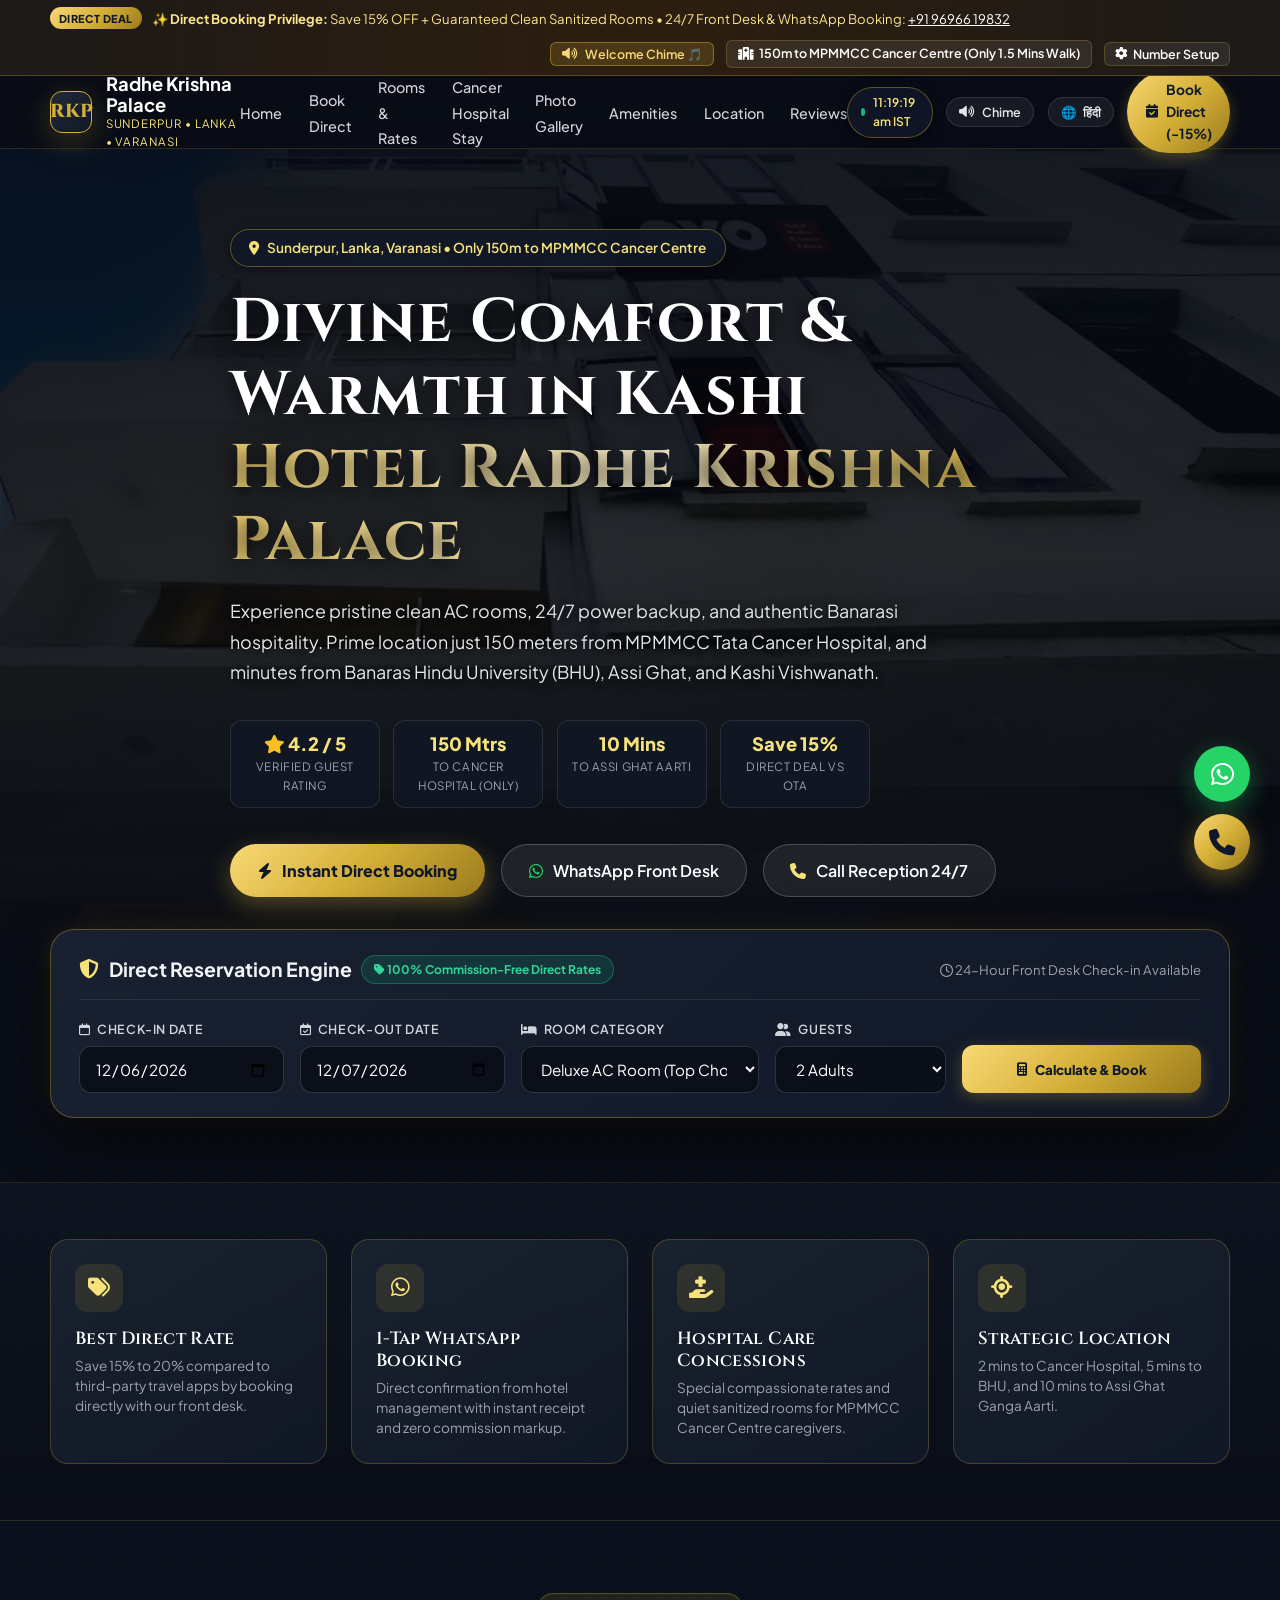
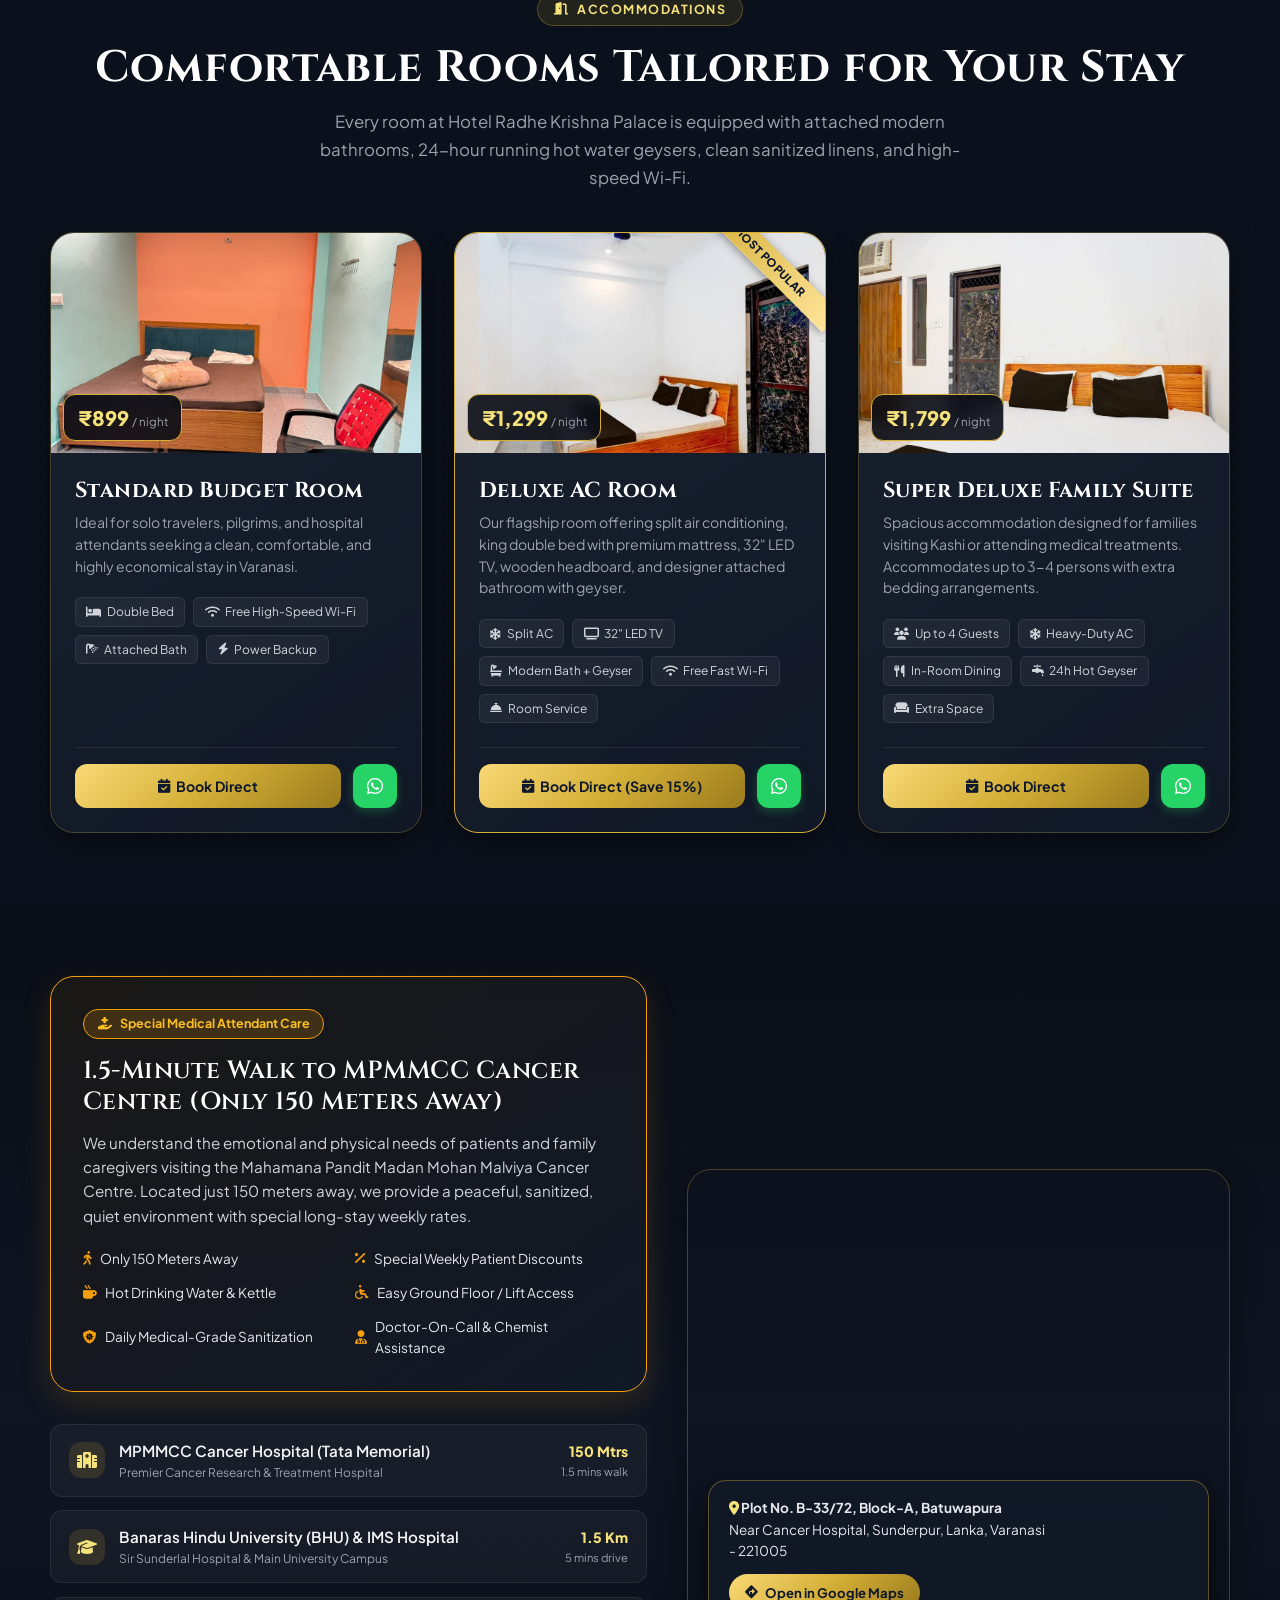
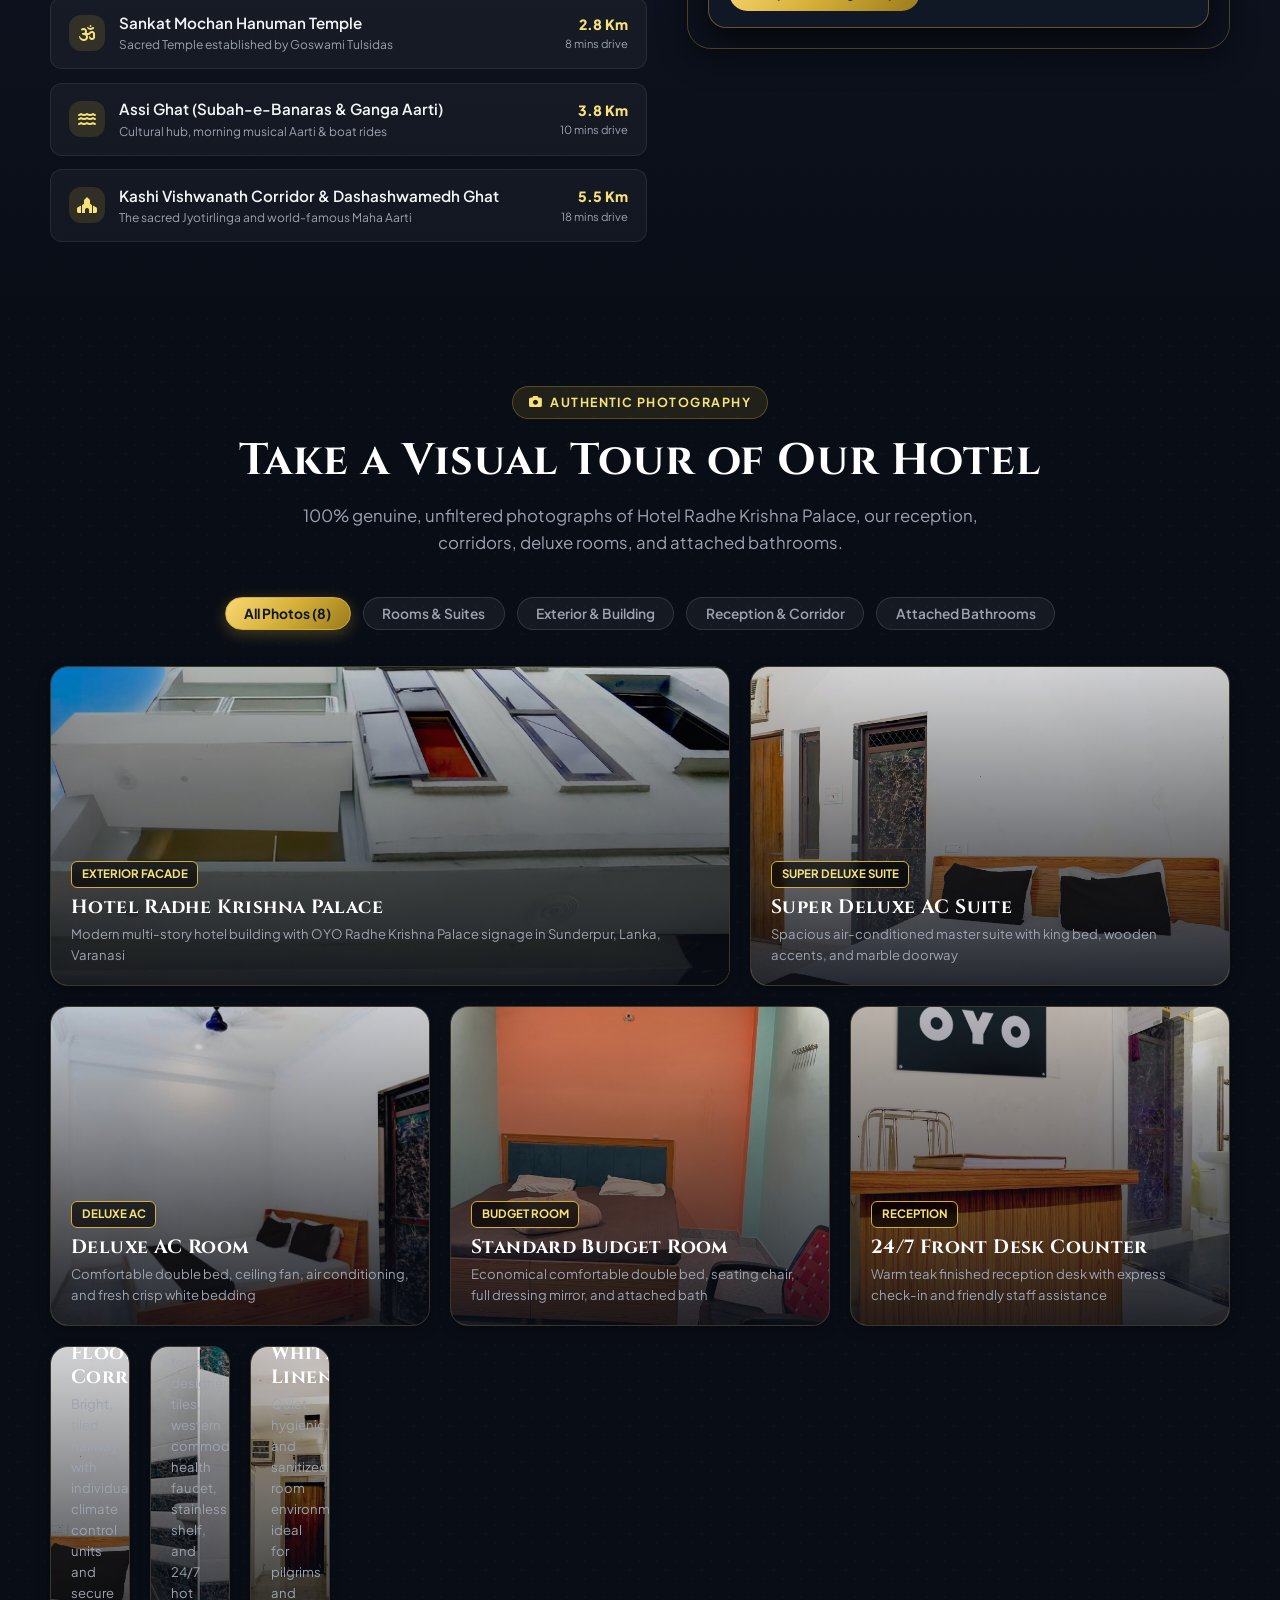
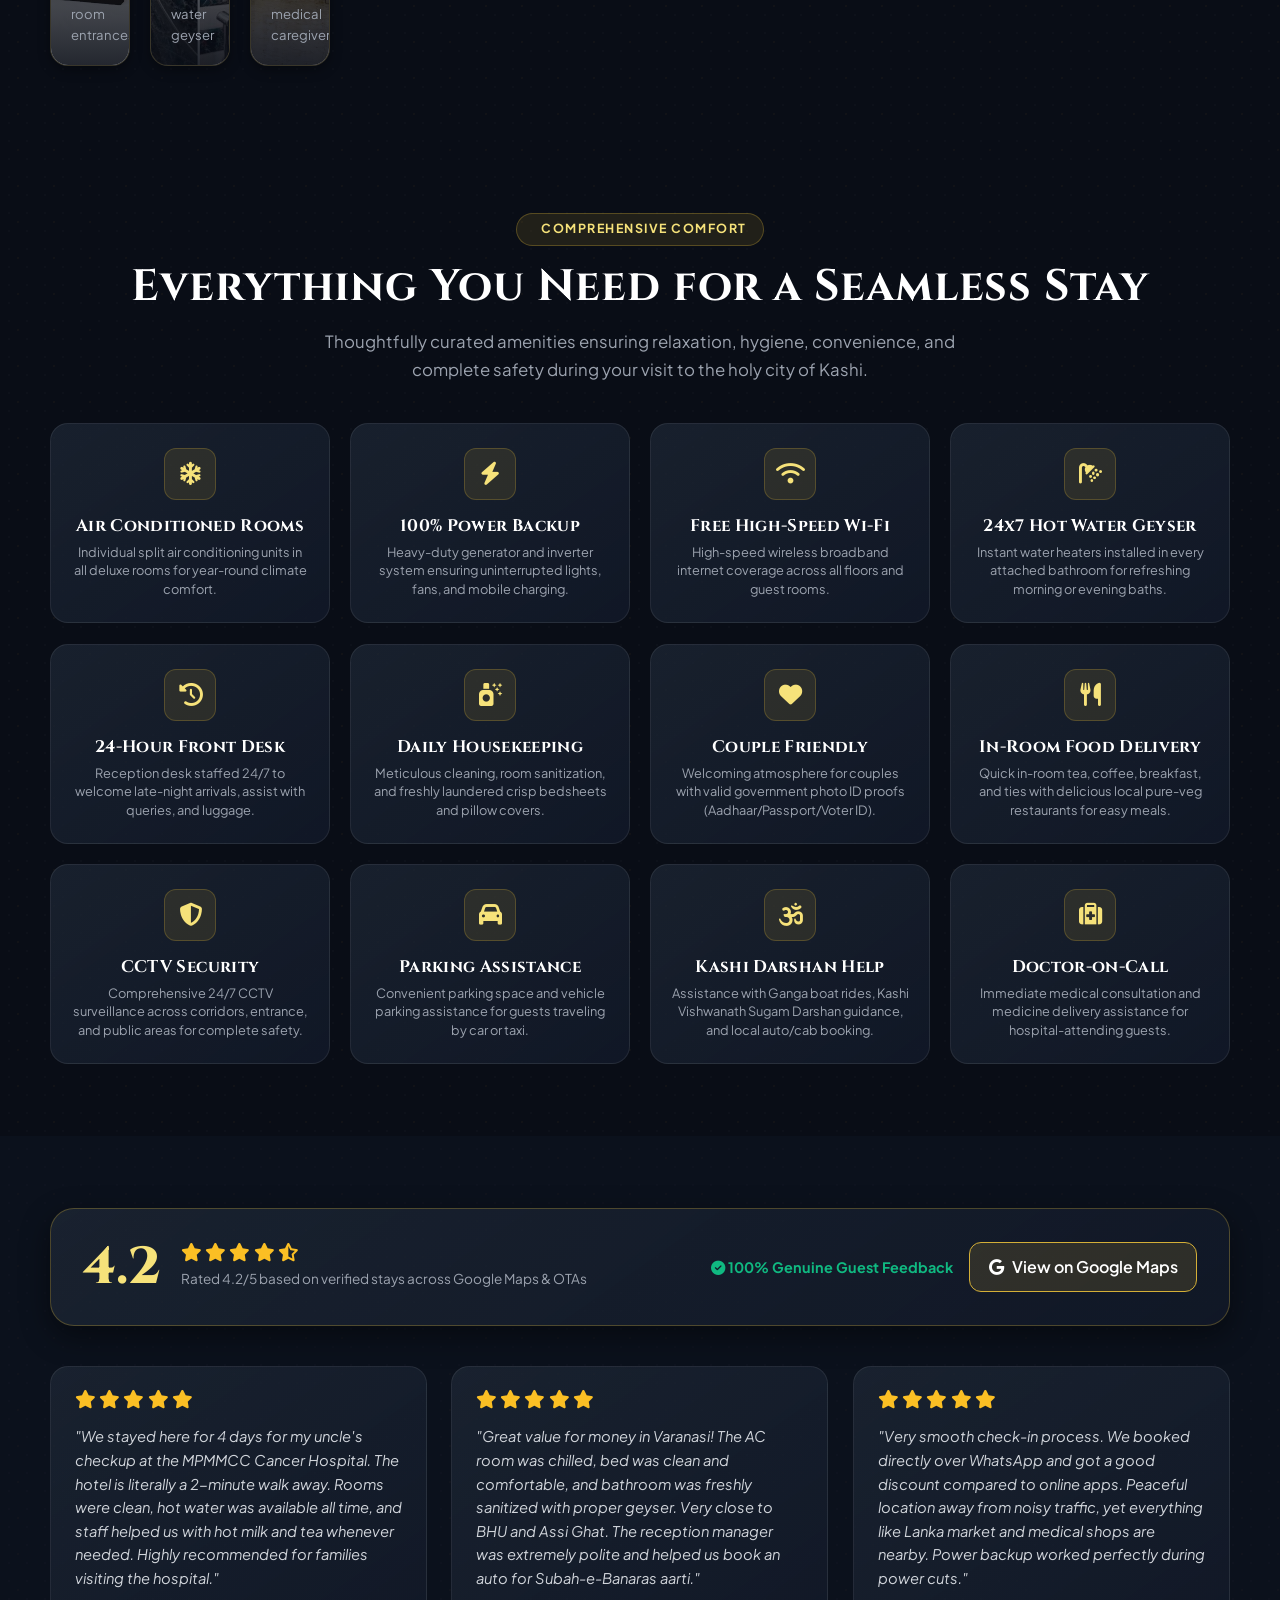
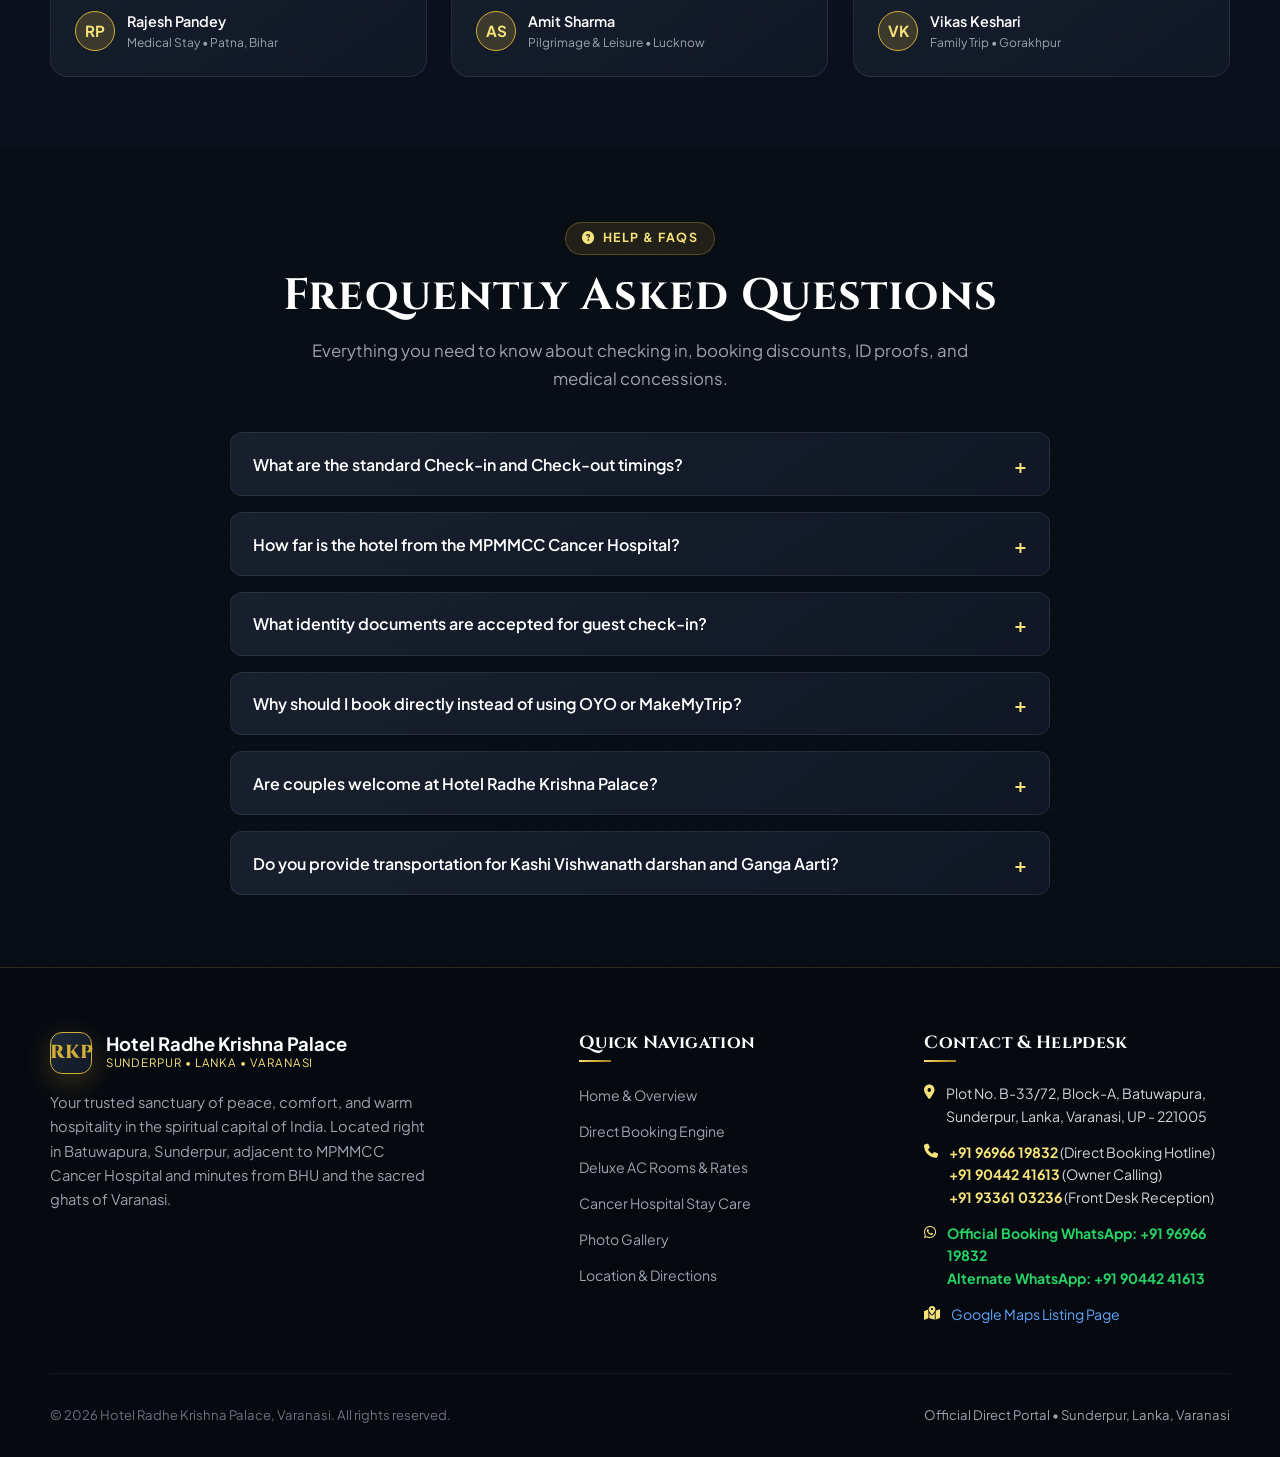
==== commit 5ffbae5e: "fix: update distance from MPMMCC Cancer Hospital to 150 meters only" ====
--- a/index.html
+++ b/index.html
@@ -4,8 +4,8 @@
   <meta charset="UTF-8">
   <meta name="viewport" content="width=device-width, initial-scale=1.0">
   <title>Hotel Radhe Krishna Palace | Best Budget & Deluxe Hotel in Sunderpur, Lanka, Varanasi</title>
-  <meta name="description" content="Official website of Hotel Radhe Krishna Palace in Sunderpur, Lanka, Varanasi. Located 250m from MPMMCC Cancer Hospital and minutes from BHU & Assi Ghat. Book direct and save 15% on AC rooms.">
-  <meta name="keywords" content="Hotel Radhe Krishna Palace, SPOT ON Radhe Krishna Palace, Varanasi hotel near MPMMCC Cancer Hospital, hotel near BHU Lanka, budget hotel Varanasi, hotels in Sunderpur Varanasi, Assi Ghat hotel">
+  <meta name="description" content="Official website of Hotel Radhe Krishna Palace in Sunderpur, Lanka, Varanasi. Located only 150m from MPMMCC Cancer Hospital and minutes from BHU & Assi Ghat. Book direct and save 15% on AC rooms.">
+  <meta name="keywords" content="Hotel Radhe Krishna Palace, SPOT ON Radhe Krishna Palace, Varanasi hotel near MPMMCC Cancer Hospital, 150 meters from Cancer hospital, hotel near BHU Lanka, budget hotel Varanasi, hotels in Sunderpur Varanasi, Assi Ghat hotel">
 
   <!-- Open Graph / Social Meta -->
   <meta property="og:title" content="Hotel Radhe Krishna Palace, Varanasi | Official Website">
@@ -40,7 +40,7 @@
       "postalCode": "221005",
       "addressCountry": "IN"
     },
-    "telephone": ["+919044241613", "+919696619832", "+919336103236"],
+    "telephone": ["+919696619832", "+919044241613", "+919336103236"],
     "priceRange": "₹899 - ₹1799",
     "aggregateRating": {
       "@type": "AggregateRating",
@@ -104,12 +104,12 @@
   <aside class="hotel-announcement-bar" aria-label="Hotel Announcement">
     <div class="container announcement-text">
       <span class="announcement-badge">Direct Deal</span>
-      <span>✨ <strong>Direct Booking Privilege:</strong> Save 15% OFF + Guaranteed Clean Sanitized Rooms • 24/7 Front Desk & WhatsApp Booking: <a href="tel:+919696619832" class="js-phone-link js-phone-text" style="color:#FFF; text-decoration:underline;">+91 96966 19832</a> • <a href="tel:+919044241613" style="color:#FFF; text-decoration:underline;">+91 90442 41613</a></span>
+      <span>✨ <strong>Direct Booking Privilege:</strong> Save 15% OFF + Guaranteed Clean Sanitized Rooms • 24/7 Front Desk & WhatsApp Booking: <a href="tel:+919696619832" class="js-phone-link js-phone-text" style="color:#FFF; text-decoration:underline;">+91 96966 19832</a></span>
       <div class="announcement-actions" style="margin-left:auto;">
         <button type="button" id="btnReplayAudioTop" class="contact-pill-link sound-toggle-btn" title="Replay 3.5s Welcome Chime" style="cursor:pointer; background:rgba(212,175,55,0.18); border:1px solid rgba(212,175,55,0.45); color:#F9D976;">
           <i class="fa-solid fa-volume-high"></i> <span class="sound-label">Welcome Chime 🎵</span>
         </button>
-        <a href="#medical-care" class="contact-pill-link"><i class="fa-solid fa-hospital"></i> 250m to MPMMCC Cancer Centre</a>
+        <a href="#medical-care" class="contact-pill-link"><i class="fa-solid fa-hospital"></i> 150m to MPMMCC Cancer Centre (Only 1.5 Mins Walk)</a>
         <button type="button" id="btnOpenCustomizer" class="contact-pill-link" title="Front Desk Settings" style="cursor:pointer;"><i class="fa-solid fa-gear"></i> Number Setup</button>
       </div>
     </div>
@@ -224,7 +224,7 @@
       <div class="container hero-content">
         <div class="hero-location-badge">
           <i class="fa-solid fa-location-dot" style="color:var(--color-primary-light);"></i>
-          <span data-i18n="heroBadge">Sunderpur, Lanka, Varanasi • 250m to MPMMCC Cancer Centre</span>
+          <span data-i18n="heroBadge">Sunderpur, Lanka, Varanasi • Only 150m to MPMMCC Cancer Centre</span>
         </div>
 
         <h1 class="hero-title">
@@ -233,7 +233,7 @@
         </h1>
 
         <p class="hero-description" data-i18n="heroSub">
-          Experience pristine clean AC rooms, 24/7 power backup, and authentic Banarasi hospitality. Prime location right next to MPMMCC Tata Cancer Hospital, and minutes from Banaras Hindu University (BHU), Assi Ghat, and Kashi Vishwanath.
+          Experience pristine clean AC rooms, 24/7 power backup, and authentic Banarasi hospitality. Prime location just 150 meters from MPMMCC Tata Cancer Hospital, and minutes from Banaras Hindu University (BHU), Assi Ghat, and Kashi Vishwanath.
         </p>
 
         <!-- Quick Trust Metrics -->
@@ -243,8 +243,8 @@
             <div class="hero-highlight-lbl">Verified Guest Rating</div>
           </div>
           <div class="hero-highlight-item">
-            <div class="hero-highlight-val">250 Mtrs</div>
-            <div class="hero-highlight-lbl">To Cancer Hospital</div>
+            <div class="hero-highlight-val">150 Mtrs</div>
+            <div class="hero-highlight-lbl">To Cancer Hospital (Only)</div>
           </div>
           <div class="hero-highlight-item">
             <div class="hero-highlight-val">10 Mins</div>
@@ -506,12 +506,12 @@
               <div class="medical-badge">
                 <i class="fa-solid fa-hand-holding-medical"></i> Special Medical Attendant Care
               </div>
-              <h3>2-Minute Walk to MPMMCC Cancer Centre (Tata Memorial)</h3>
+              <h3>1.5-Minute Walk to MPMMCC Cancer Centre (Only 150 Meters Away)</h3>
               <p>
-                We understand the emotional and physical needs of patients and family caregivers visiting the Mahamana Pandit Madan Mohan Malviya Cancer Centre. We provide a peaceful, sanitized, quiet environment with special long-stay weekly rates.
+                We understand the emotional and physical needs of patients and family caregivers visiting the Mahamana Pandit Madan Mohan Malviya Cancer Centre. Located just 150 meters away, we provide a peaceful, sanitized, quiet environment with special long-stay weekly rates.
               </p>
               <div class="medical-perks">
-                <div class="med-perk"><i class="fa-solid fa-walking"></i> <span>Only 250 Meters Away</span></div>
+                <div class="med-perk"><i class="fa-solid fa-walking"></i> <span>Only 150 Meters Away</span></div>
                 <div class="med-perk"><i class="fa-solid fa-percent"></i> <span>Special Weekly Patient Discounts</span></div>
                 <div class="med-perk"><i class="fa-solid fa-mug-hot"></i> <span>Hot Drinking Water & Kettle</span></div>
                 <div class="med-perk"><i class="fa-solid fa-wheelchair"></i> <span>Easy Ground Floor / Lift Access</span></div>
@@ -530,7 +530,7 @@
                     <div class="landmark-desc">Premier Cancer Research & Treatment Hospital</div>
                   </div>
                 </div>
-                <div class="dist-badge">250 Mtrs <span class="dist-time">2 mins walk</span></div>
+                <div class="dist-badge">150 Mtrs <span class="dist-time">1.5 mins walk</span></div>
               </div>
 
               <div class="landmark-dist-item">
@@ -912,7 +912,7 @@
               <span class="faq-icon">+</span>
             </button>
             <div class="faq-answer">
-              Hotel Radhe Krishna Palace is located just 250 meters away from Mahamana Pandit Madan Mohan Malviya Cancer Centre (MPMMCC / Tata Memorial). It takes less than 2 to 3 minutes by walk, making it the most convenient stay for patients and accompanying caregivers.
+              Hotel Radhe Krishna Palace is located just 150 meters away from Mahamana Pandit Madan Mohan Malviya Cancer Centre (MPMMCC / Tata Memorial). It takes barely 1 to 2 minutes by walk (only 150 meters), making it the closest and most convenient stay for patients and accompanying caregivers.
             </div>
           </div>
 
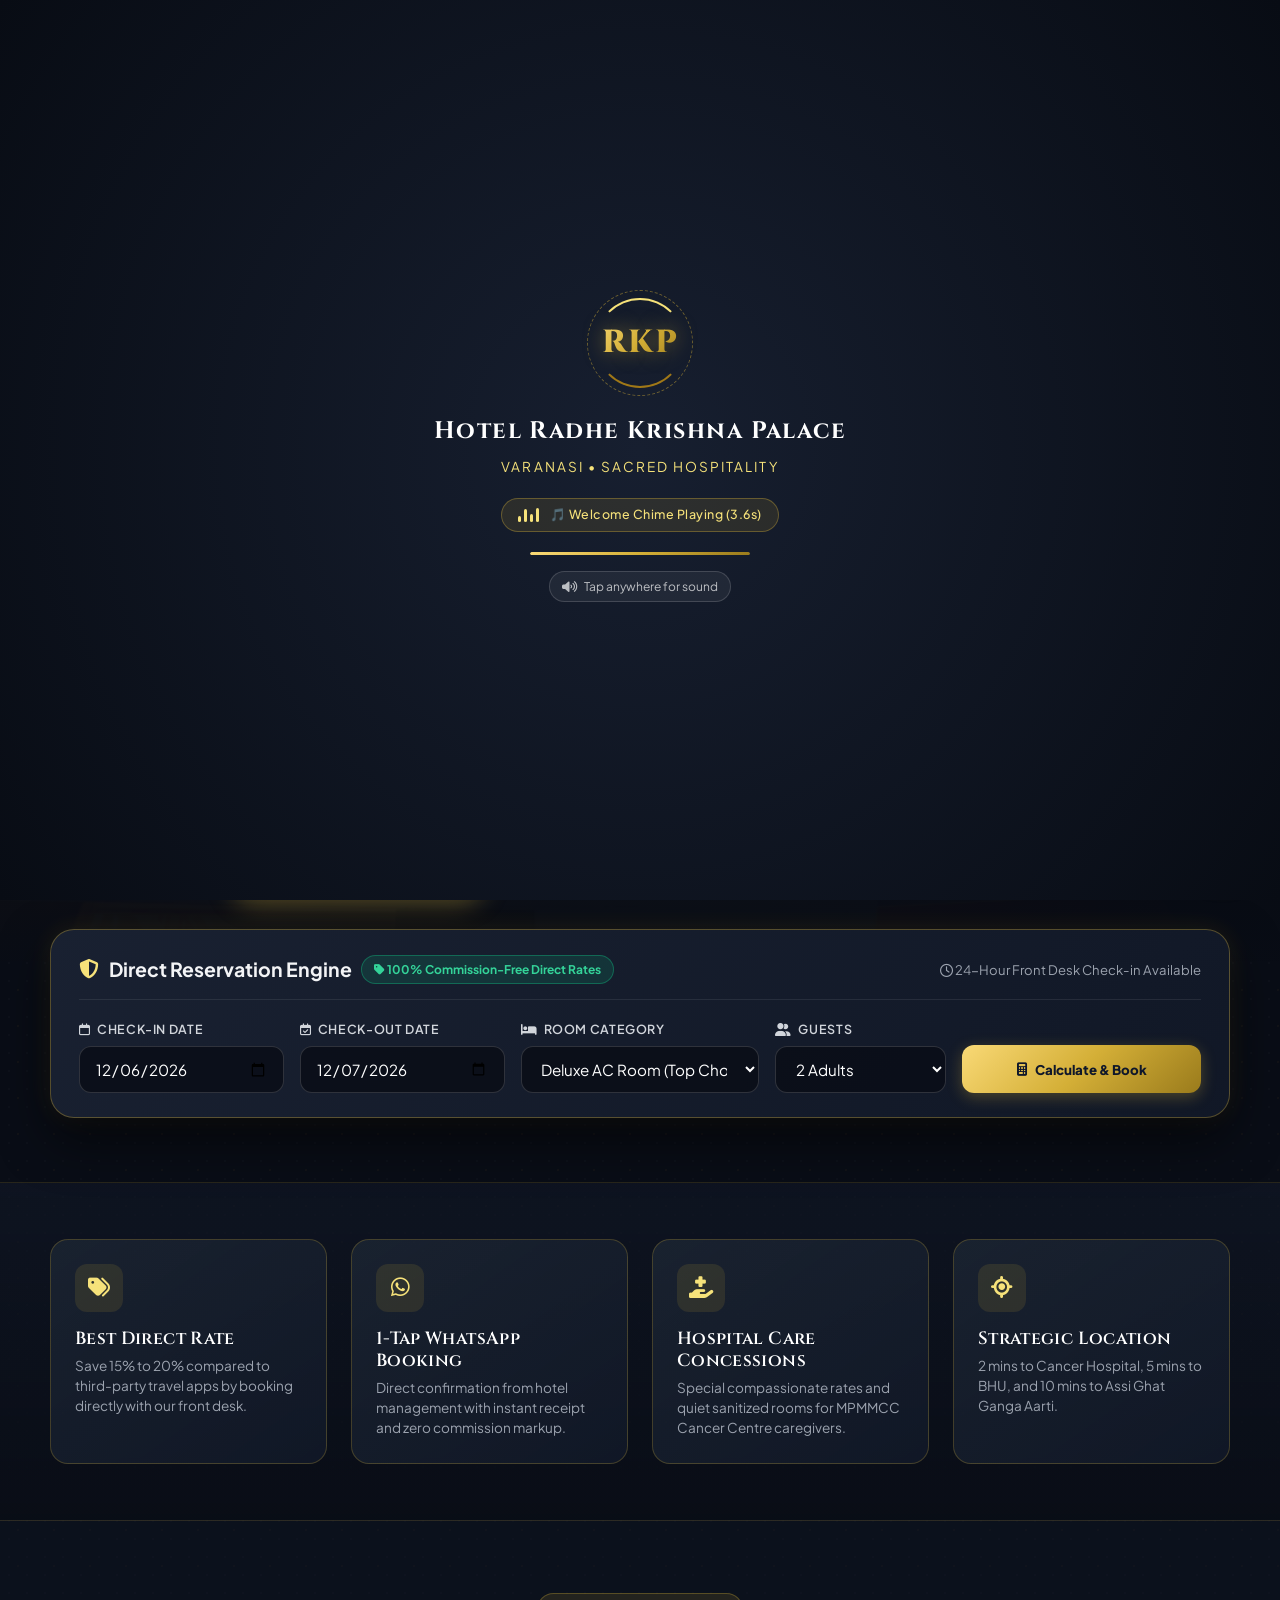
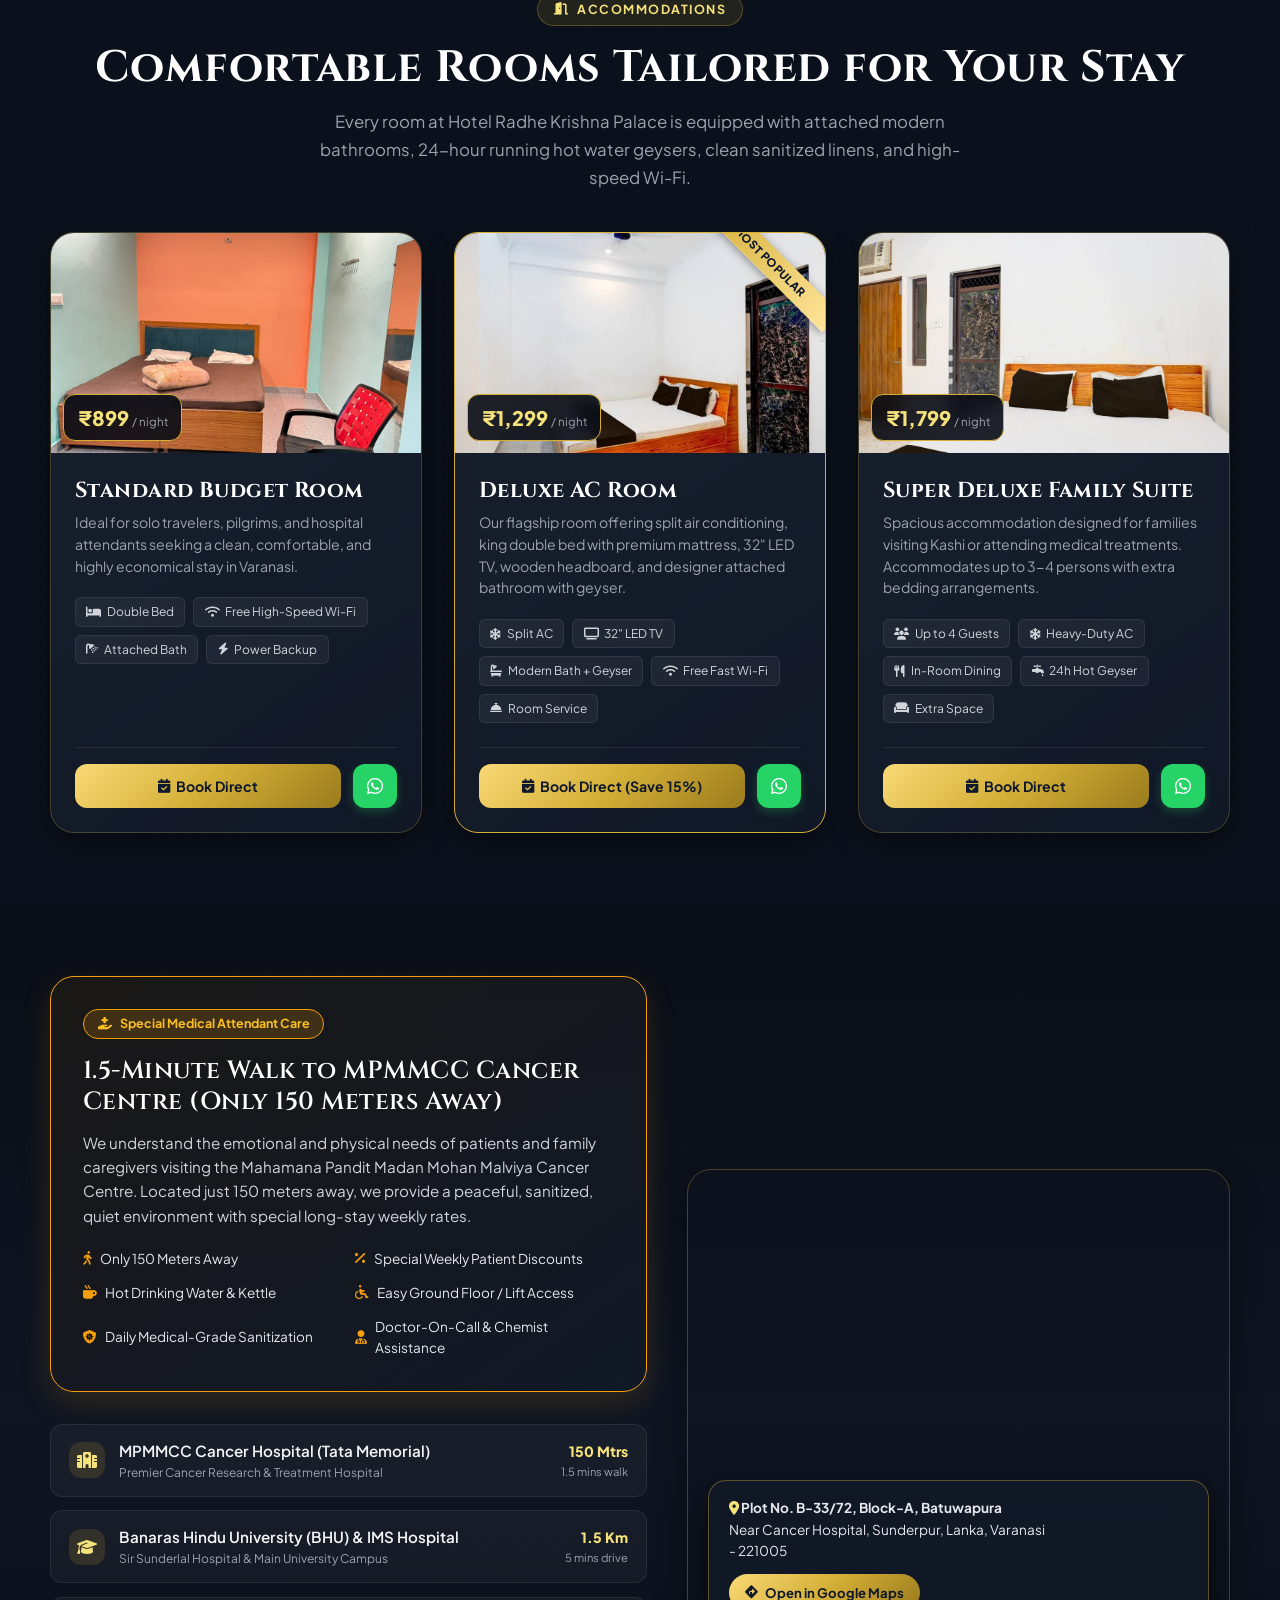
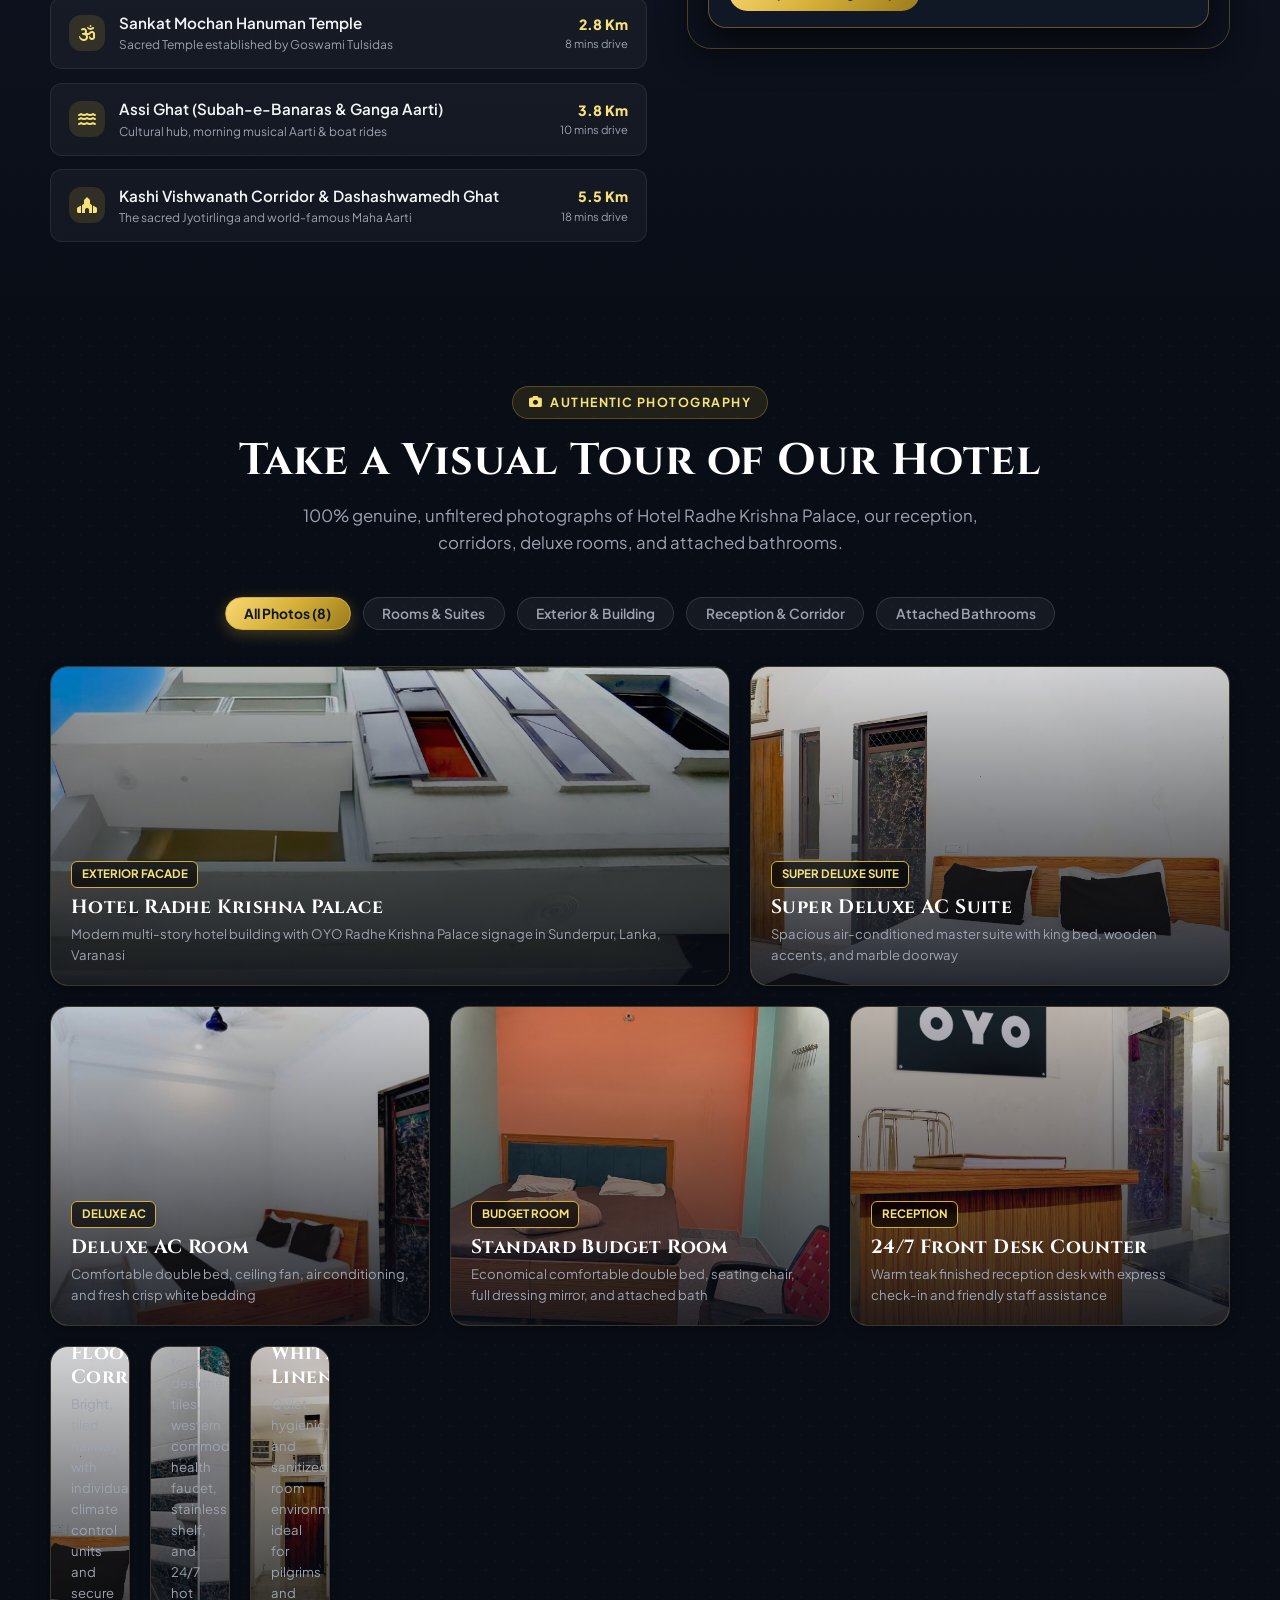
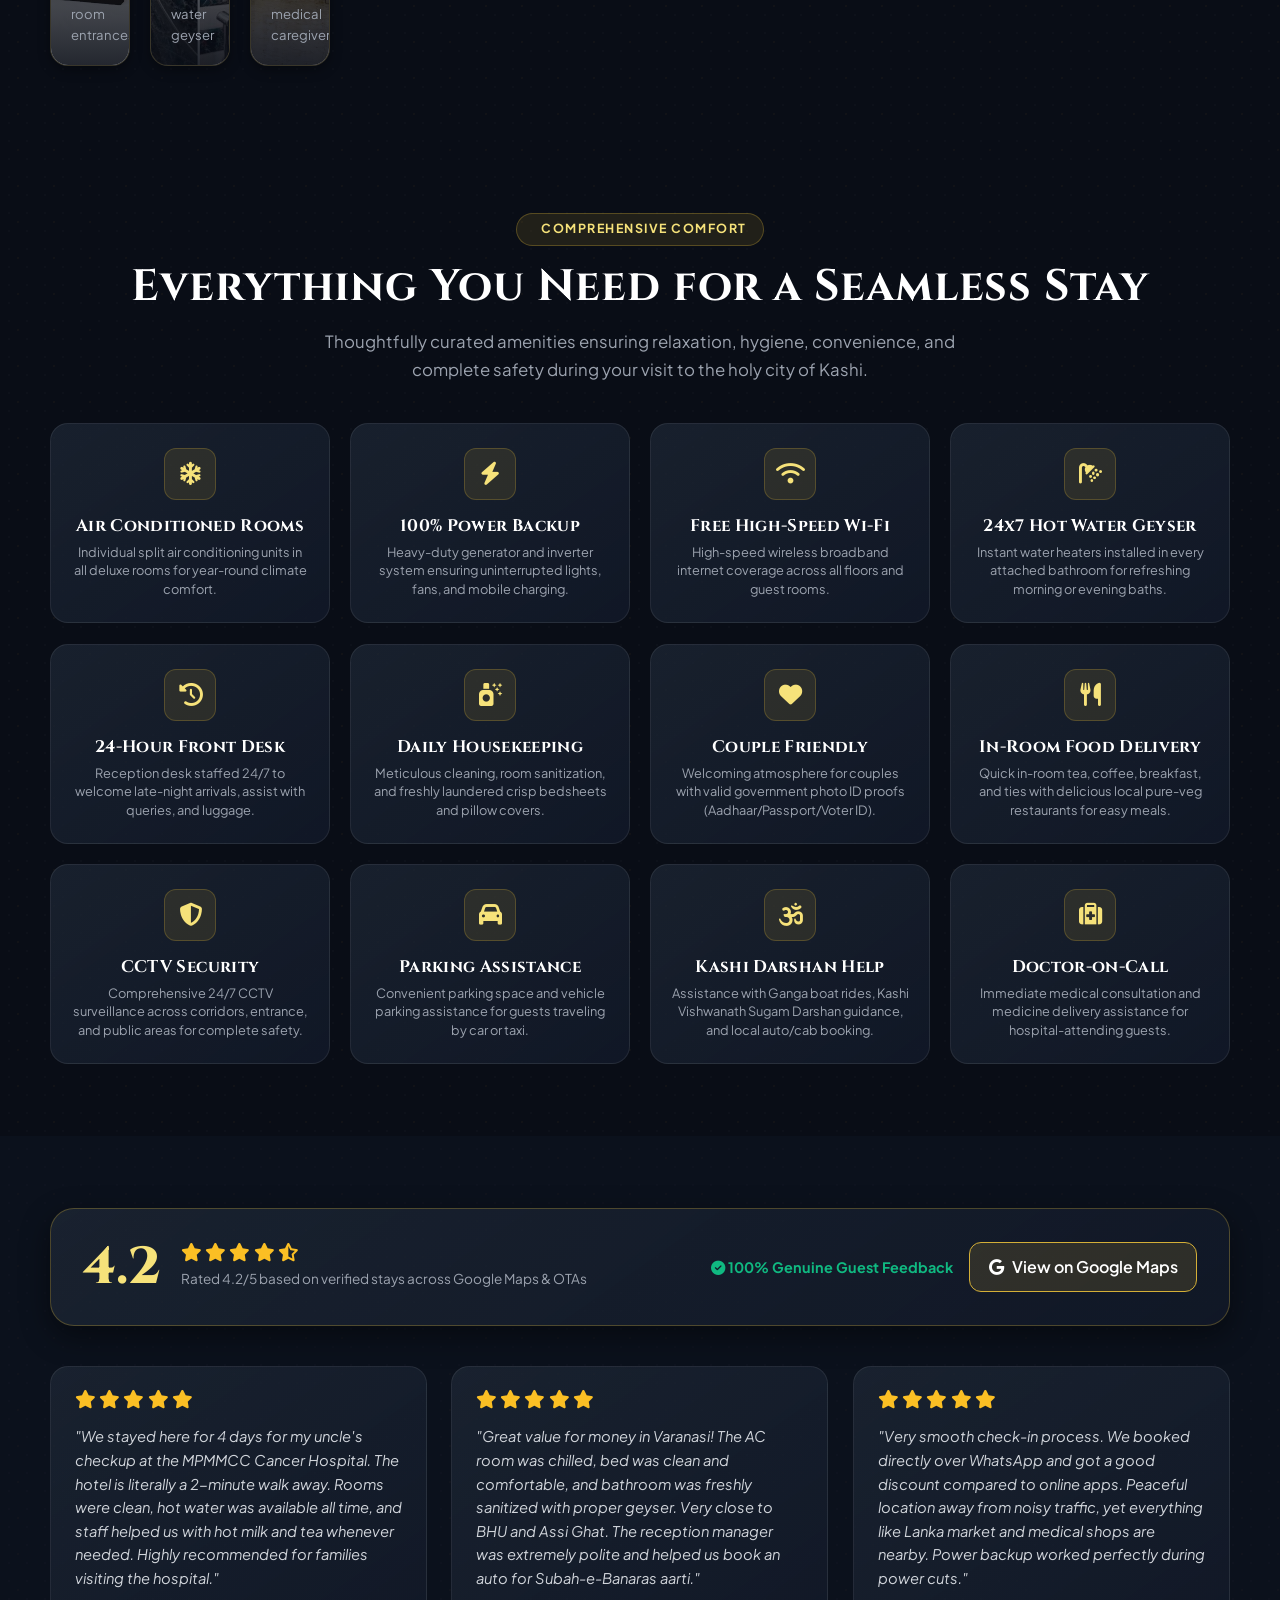
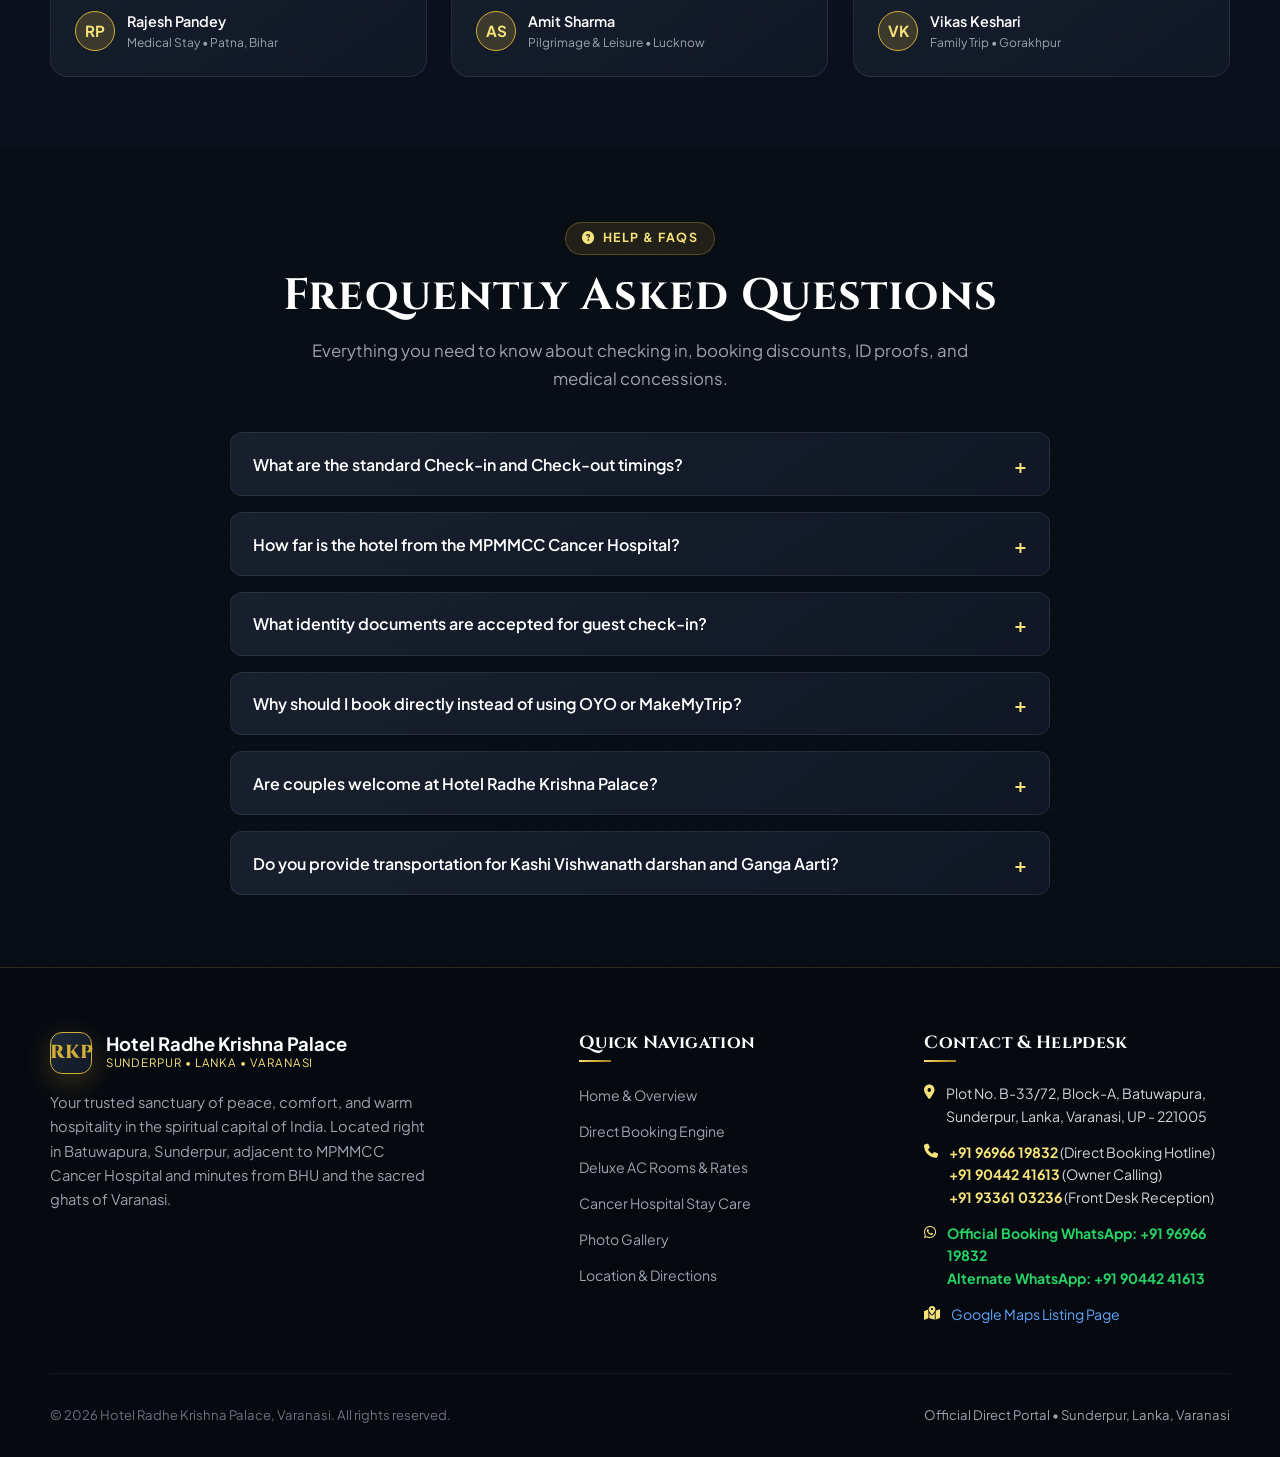
==== commit 6aa206b9: "feat: add sacred welcome flower petals, floating golden butterflies, and scroll breeze effects" ====
--- a/index.html
+++ b/index.html
@@ -60,6 +60,11 @@
 <body>
 
   <!-- ==========================================================================
+       SACRED WELCOME FLOWER PETALS & GOLDEN BUTTERFLIES PARTICLE CANVAS
+       ========================================================================== -->
+  <canvas id="royalEffectsCanvas" class="royal-effects-canvas" aria-hidden="true"></canvas>
+
+  <!-- ==========================================================================
        ROYAL OPENING PRELOADER & WELCOME AUDIO (3-4s Reveal Experience)
        ========================================================================== -->
   <div class="royal-preloader" id="royalPreloader">
@@ -106,6 +111,9 @@
       <span class="announcement-badge">Direct Deal</span>
       <span>✨ <strong>Direct Booking Privilege:</strong> Save 15% OFF + Guaranteed Clean Sanitized Rooms • 24/7 Front Desk & WhatsApp Booking: <a href="tel:+919696619832" class="js-phone-link js-phone-text" style="color:#FFF; text-decoration:underline;">+91 96966 19832</a></span>
       <div class="announcement-actions" style="margin-left:auto;">
+        <button type="button" id="btnToggleEffects" class="contact-pill-link effects-toggle-btn" title="Toggle Blessing Flowers & Butterflies" style="cursor:pointer; background:rgba(251,113,133,0.18); border:1px solid rgba(251,113,133,0.45); color:#FECDD3;">
+          <i class="fa-solid fa-spa"></i> <span id="effectsStatusText">🌸 Flowers & Butterflies</span>
+        </button>
         <button type="button" id="btnReplayAudioTop" class="contact-pill-link sound-toggle-btn" title="Replay 3.5s Welcome Chime" style="cursor:pointer; background:rgba(212,175,55,0.18); border:1px solid rgba(212,175,55,0.45); color:#F9D976;">
           <i class="fa-solid fa-volume-high"></i> <span class="sound-label">Welcome Chime 🎵</span>
         </button>
@@ -221,7 +229,23 @@
         <div class="hero-overlay"></div>
       </div>
 
-      <div class="container hero-content">
+      <div class="container hero-content" style="position:relative;">
+        <!-- 3D Fluttering Golden Butterflies -->
+        <div class="decorative-butterfly butterfly-flight-1" aria-hidden="true" title="Sacred Golden Butterfly">
+          <div class="butterfly-body">
+            <div class="butterfly-wing left-wing"></div>
+            <div class="butterfly-torso"></div>
+            <div class="butterfly-wing right-wing"></div>
+          </div>
+        </div>
+        <div class="decorative-butterfly butterfly-flight-2" aria-hidden="true" title="Sacred Golden Butterfly">
+          <div class="butterfly-body">
+            <div class="butterfly-wing left-wing"></div>
+            <div class="butterfly-torso"></div>
+            <div class="butterfly-wing right-wing"></div>
+          </div>
+        </div>
+
         <div class="hero-location-badge">
           <i class="fa-solid fa-location-dot" style="color:var(--color-primary-light);"></i>
           <span data-i18n="heroBadge">Sunderpur, Lanka, Varanasi • Only 150m to MPMMCC Cancer Centre</span>
--- a/css/style.css
+++ b/css/style.css
@@ -2410,3 +2410,144 @@
   box-shadow: 0 15px 45px rgba(212, 175, 55, 0.25), 0 0 25px rgba(212, 175, 55, 0.15);
 }
 
+/* ==========================================================================
+   SACRED WELCOME FLOWER PETALS & GOLDEN BUTTERFLIES PARTICLE SYSTEM
+   ========================================================================== */
+.royal-effects-canvas {
+  position: fixed;
+  top: 0;
+  left: 0;
+  width: 100vw;
+  height: 100vh;
+  pointer-events: none;
+  z-index: 99997;
+  transition: opacity 0.5s ease;
+}
+
+.royal-effects-canvas.effects-disabled {
+  opacity: 0;
+  visibility: hidden;
+}
+
+/* 3D Realistic Fluttering Golden Butterflies */
+.decorative-butterfly {
+  position: absolute;
+  pointer-events: none;
+  z-index: 12;
+  perspective: 600px;
+  transform-style: preserve-3d;
+  filter: drop-shadow(0 4px 12px rgba(212, 175, 55, 0.45));
+}
+
+.butterfly-body {
+  position: relative;
+  width: 28px;
+  height: 24px;
+}
+
+.butterfly-wing {
+  position: absolute;
+  top: 0;
+  width: 20px;
+  height: 26px;
+  border-radius: 65% 55% 25% 75%;
+  background: radial-gradient(circle at 35% 35%, #FFF8B5 0%, #F59E0B 55%, #B45309 100%);
+  border: 1px solid rgba(255, 255, 255, 0.4);
+  box-shadow: 0 0 12px rgba(245, 158, 11, 0.75), inset 0 0 4px rgba(255, 255, 255, 0.6);
+  opacity: 0.94;
+}
+
+.butterfly-wing.left-wing {
+  left: -15px;
+  transform-origin: right center;
+  animation: flapLeftWing 0.25s ease-in-out infinite alternate;
+}
+
+.butterfly-wing.right-wing {
+  right: -15px;
+  transform-origin: left center;
+  transform: scaleX(-1);
+  animation: flapRightWing 0.25s ease-in-out infinite alternate;
+}
+
+.butterfly-torso {
+  position: absolute;
+  left: 12px;
+  top: 3px;
+  width: 4px;
+  height: 20px;
+  background: linear-gradient(180deg, #78350F 0%, #451A03 100%);
+  border-radius: 4px;
+  box-shadow: 0 0 6px rgba(212, 175, 55, 0.8);
+}
+
+.butterfly-torso::before,
+.butterfly-torso::after {
+  content: '';
+  position: absolute;
+  top: -4px;
+  width: 1px;
+  height: 6px;
+  background: #F59E0B;
+}
+
+.butterfly-torso::before { left: 0px; transform: rotate(-25deg); }
+.butterfly-torso::after { right: 0px; transform: rotate(25deg); }
+
+@keyframes flapLeftWing {
+  0% { transform: rotateY(0deg) rotateZ(-8deg); }
+  100% { transform: rotateY(75deg) rotateZ(12deg); }
+}
+
+@keyframes flapRightWing {
+  0% { transform: scaleX(-1) rotateY(0deg) rotateZ(-8deg); }
+  100% { transform: scaleX(-1) rotateY(75deg) rotateZ(12deg); }
+}
+
+/* Butterfly Gentle Drifting Flight Paths */
+.butterfly-flight-1 {
+  top: 18%;
+  right: 14%;
+  animation: butterflyFloat1 16s ease-in-out infinite;
+}
+
+.butterfly-flight-2 {
+  bottom: 22%;
+  left: 10%;
+  animation: butterflyFloat2 20s ease-in-out infinite;
+}
+
+@keyframes butterflyFloat1 {
+  0% { transform: translate(0, 0) rotate(5deg) scale(0.95); }
+  25% { transform: translate(-45px, -30px) rotate(-8deg) scale(1.05); }
+  50% { transform: translate(-85px, 25px) rotate(12deg) scale(0.9); }
+  75% { transform: translate(-35px, 45px) rotate(-6deg) scale(1); }
+  100% { transform: translate(0, 0) rotate(5deg) scale(0.95); }
+}
+
+@keyframes butterflyFloat2 {
+  0% { transform: translate(0, 0) rotate(-10deg) scale(0.85); }
+  30% { transform: translate(55px, -45px) rotate(15deg) scale(0.95); }
+  60% { transform: translate(100px, 10px) rotate(-6deg) scale(0.9); }
+  85% { transform: translate(40px, 50px) rotate(14deg) scale(1); }
+  100% { transform: translate(0, 0) rotate(-10deg) scale(0.85); }
+}
+
+/* Effects Toggle Button in Announcement Bar */
+.effects-toggle-btn {
+  display: inline-flex;
+  align-items: center;
+  gap: 0.4rem;
+  transition: all 0.3s ease;
+}
+
+.effects-toggle-btn:hover {
+  background: rgba(251, 113, 133, 0.3) !important;
+  transform: translateY(-1px);
+}
+
+.effects-toggle-btn.effects-off {
+  opacity: 0.6;
+  filter: grayscale(0.5);
+}
+
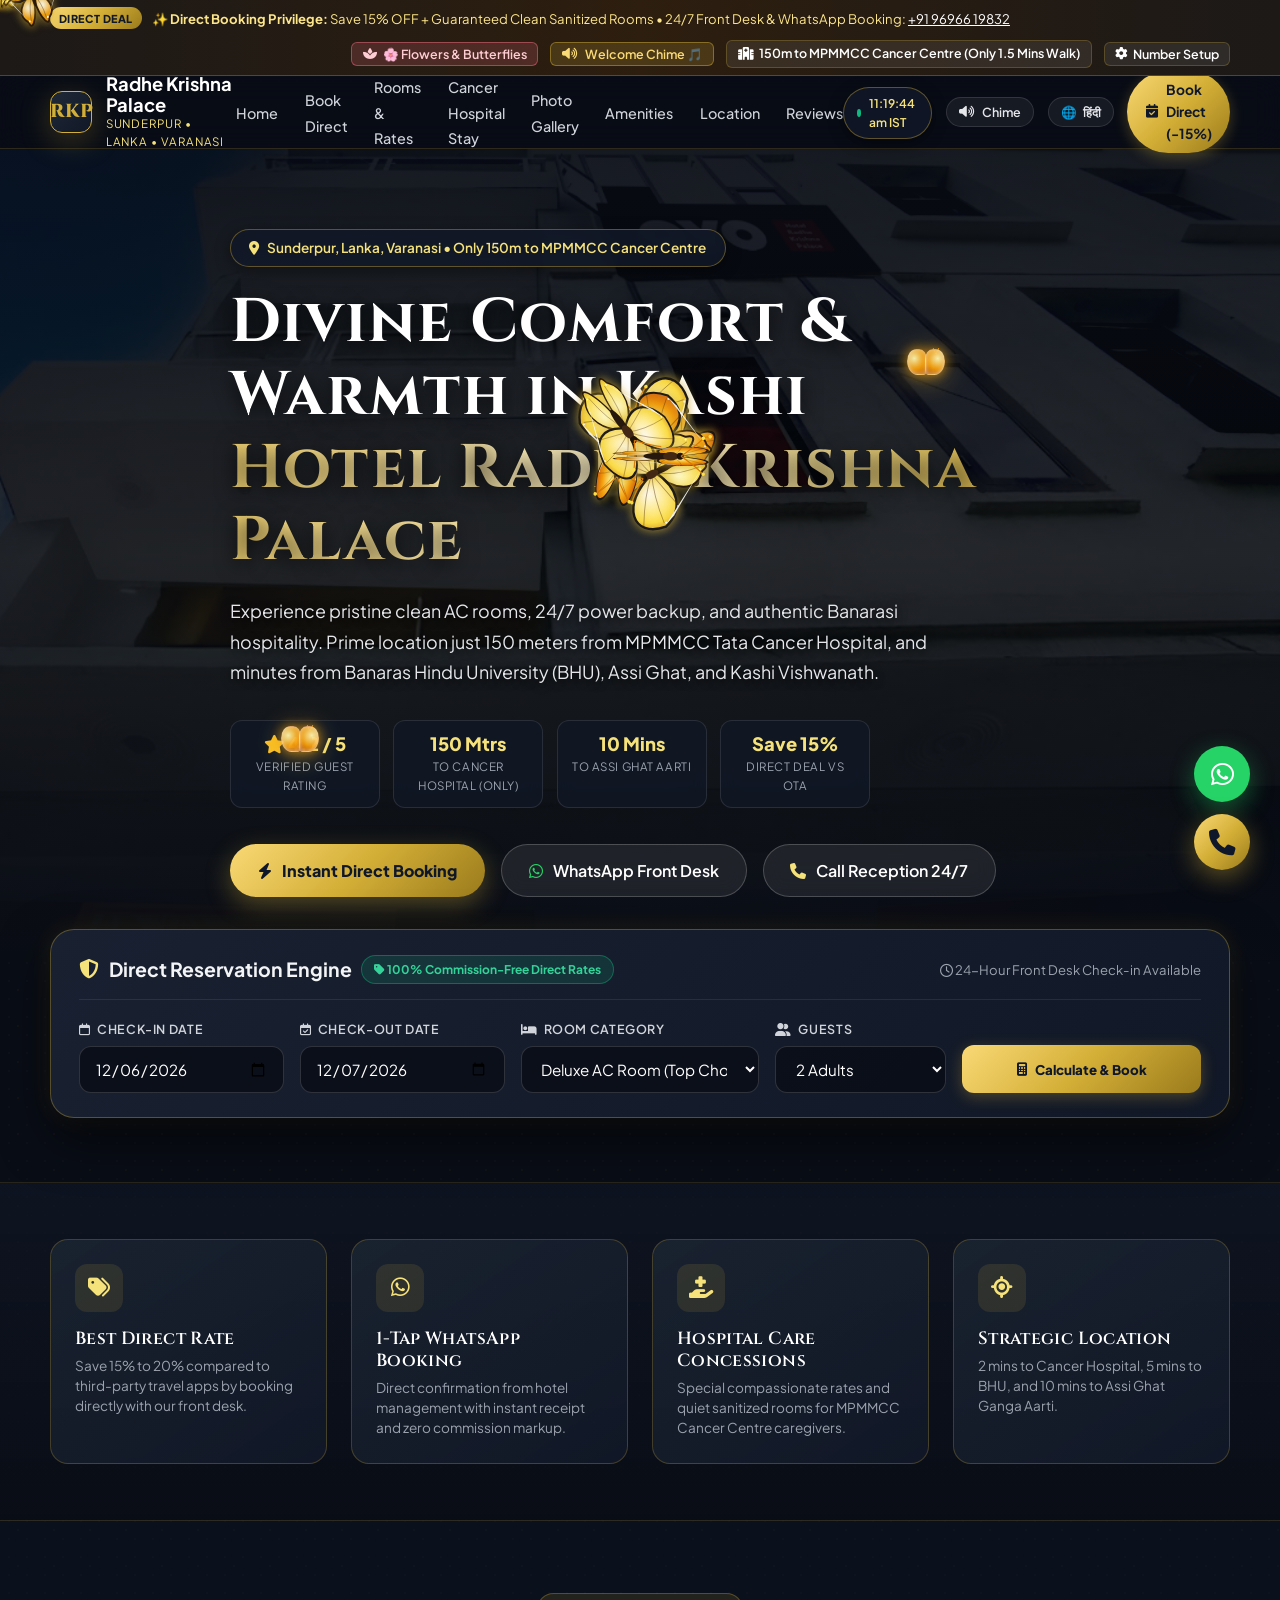
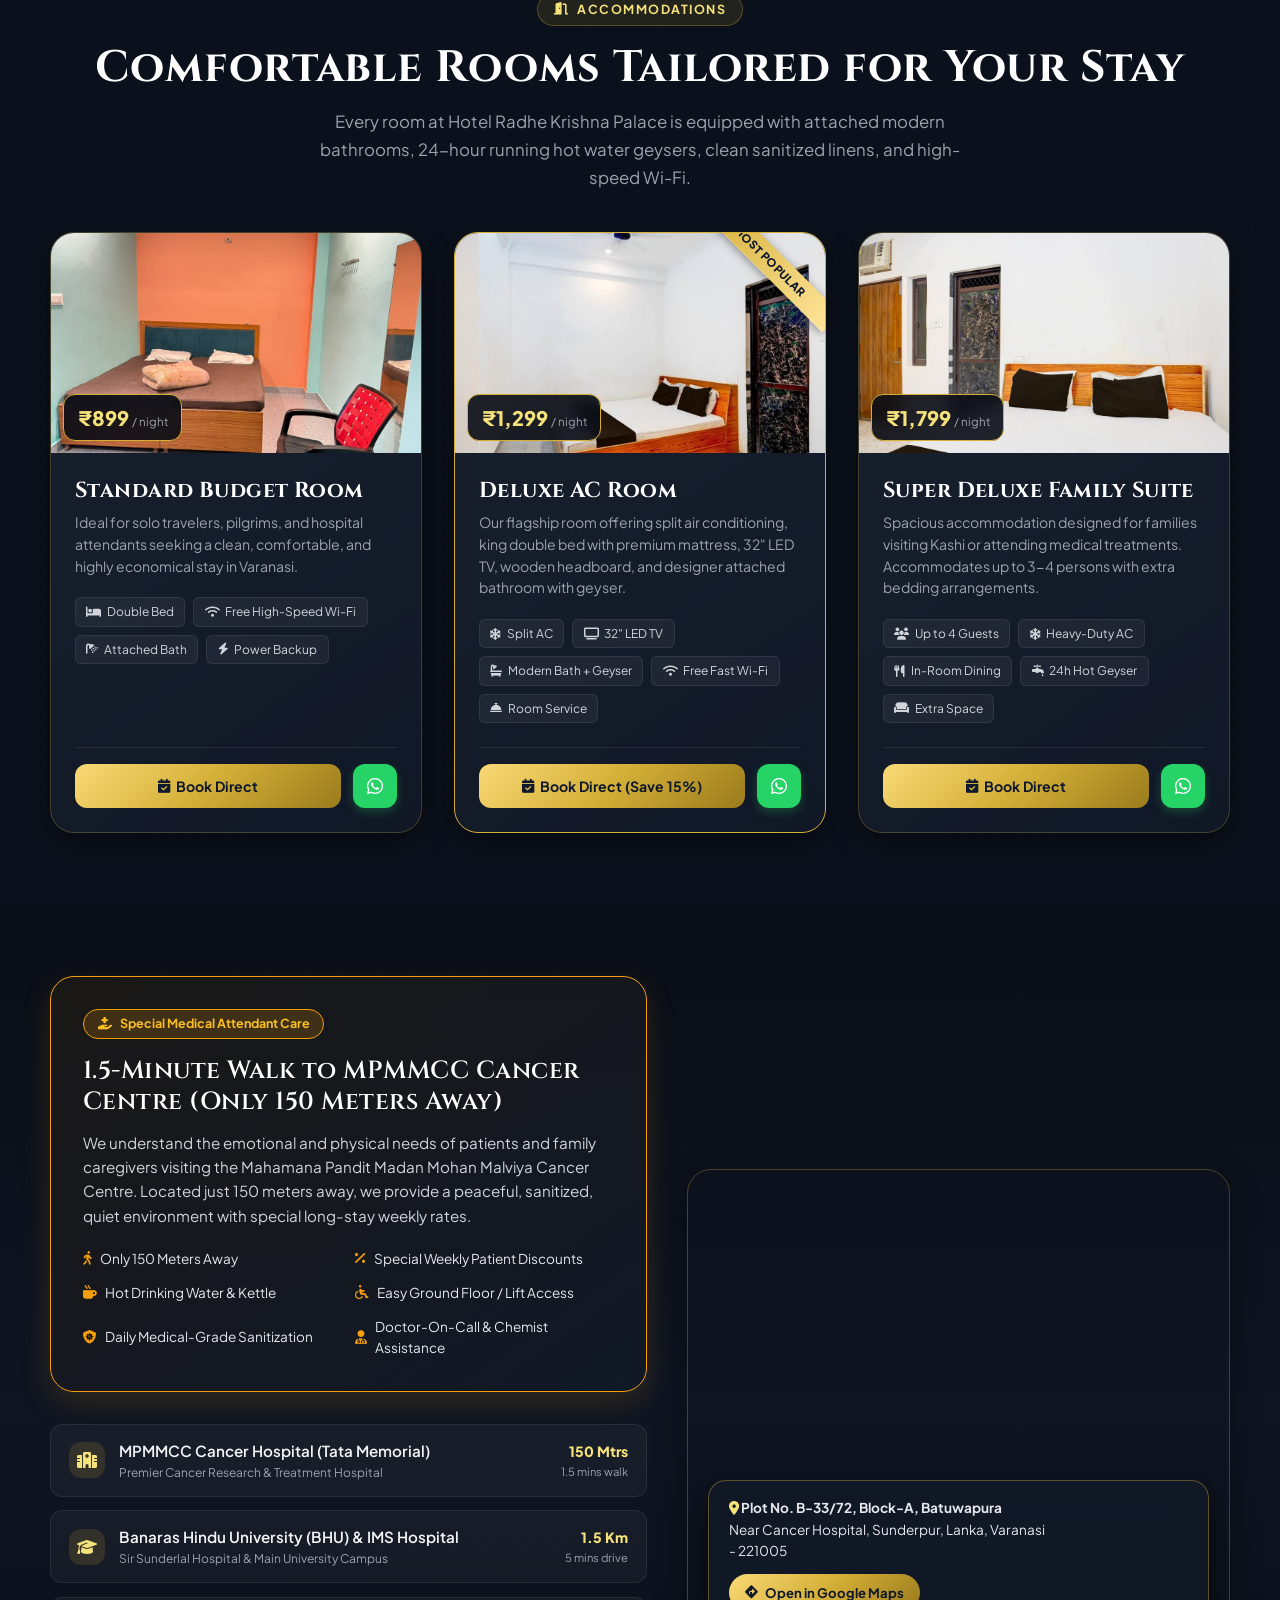
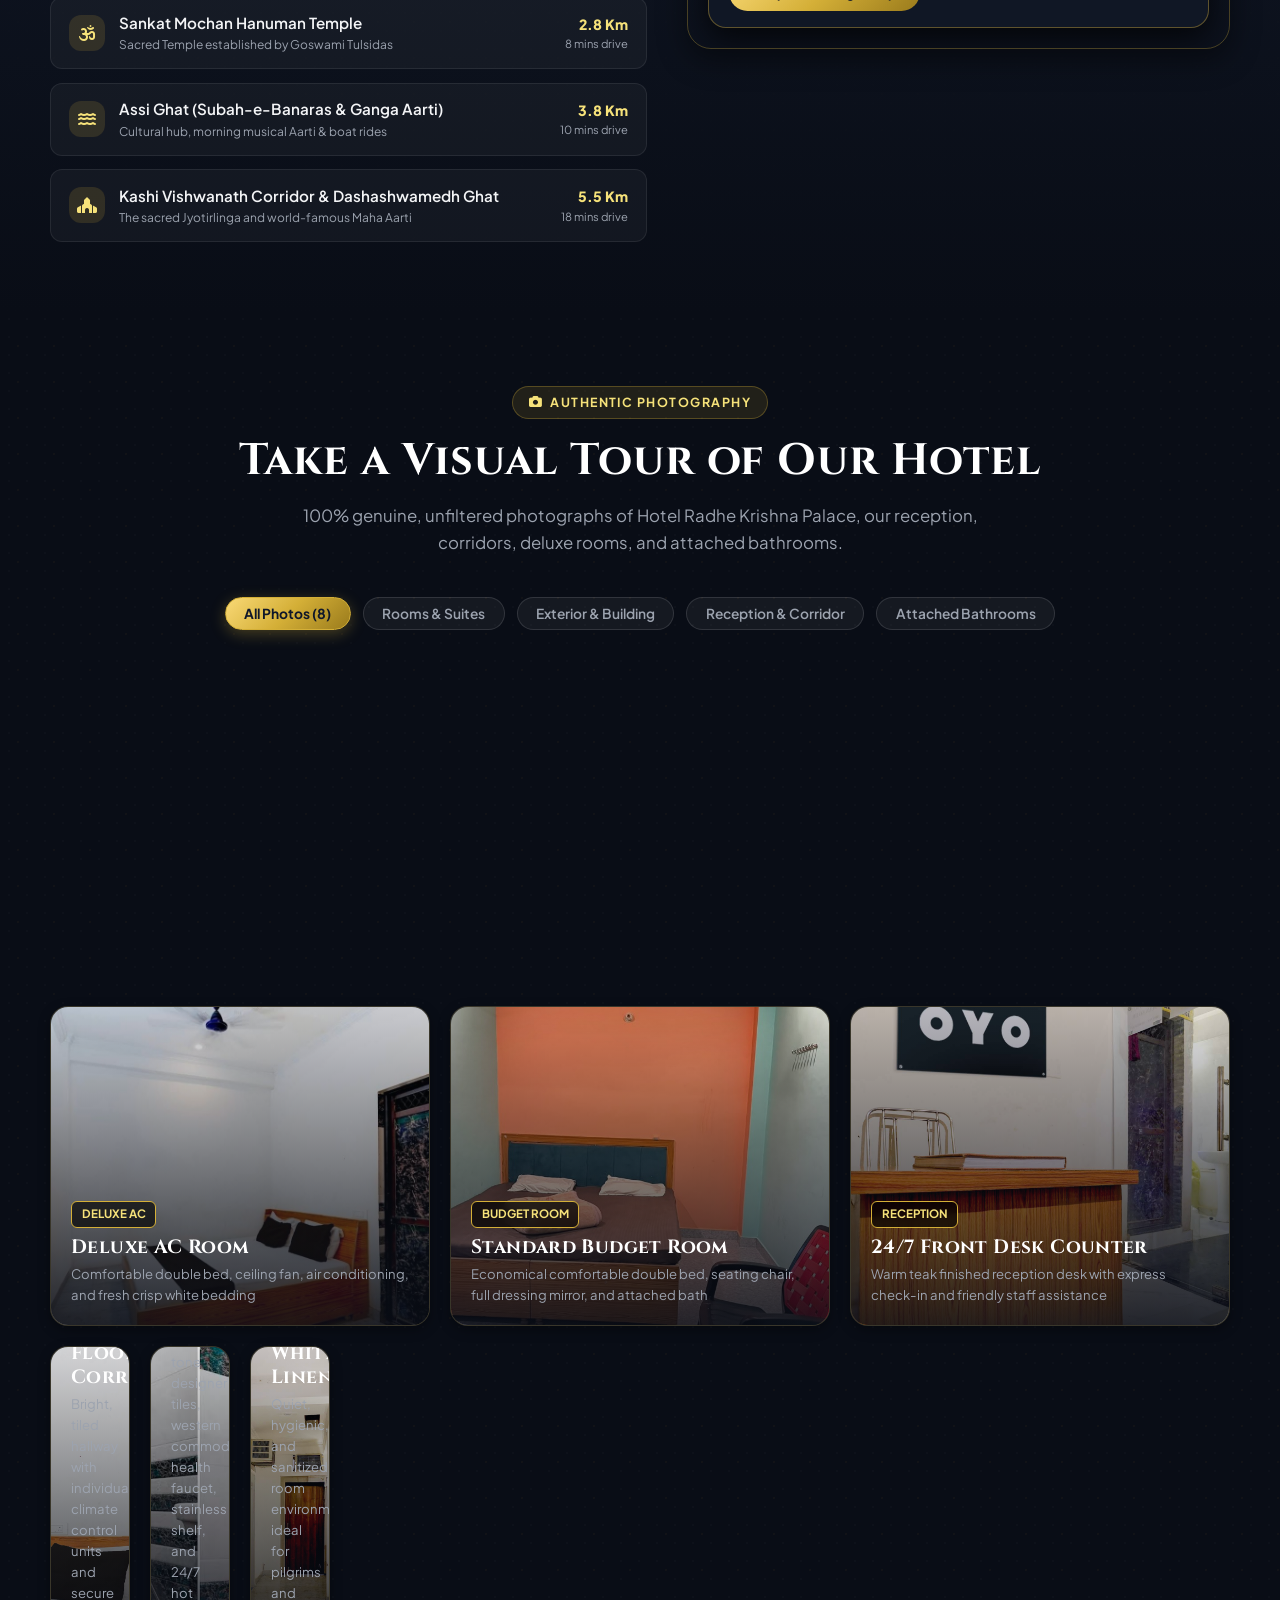
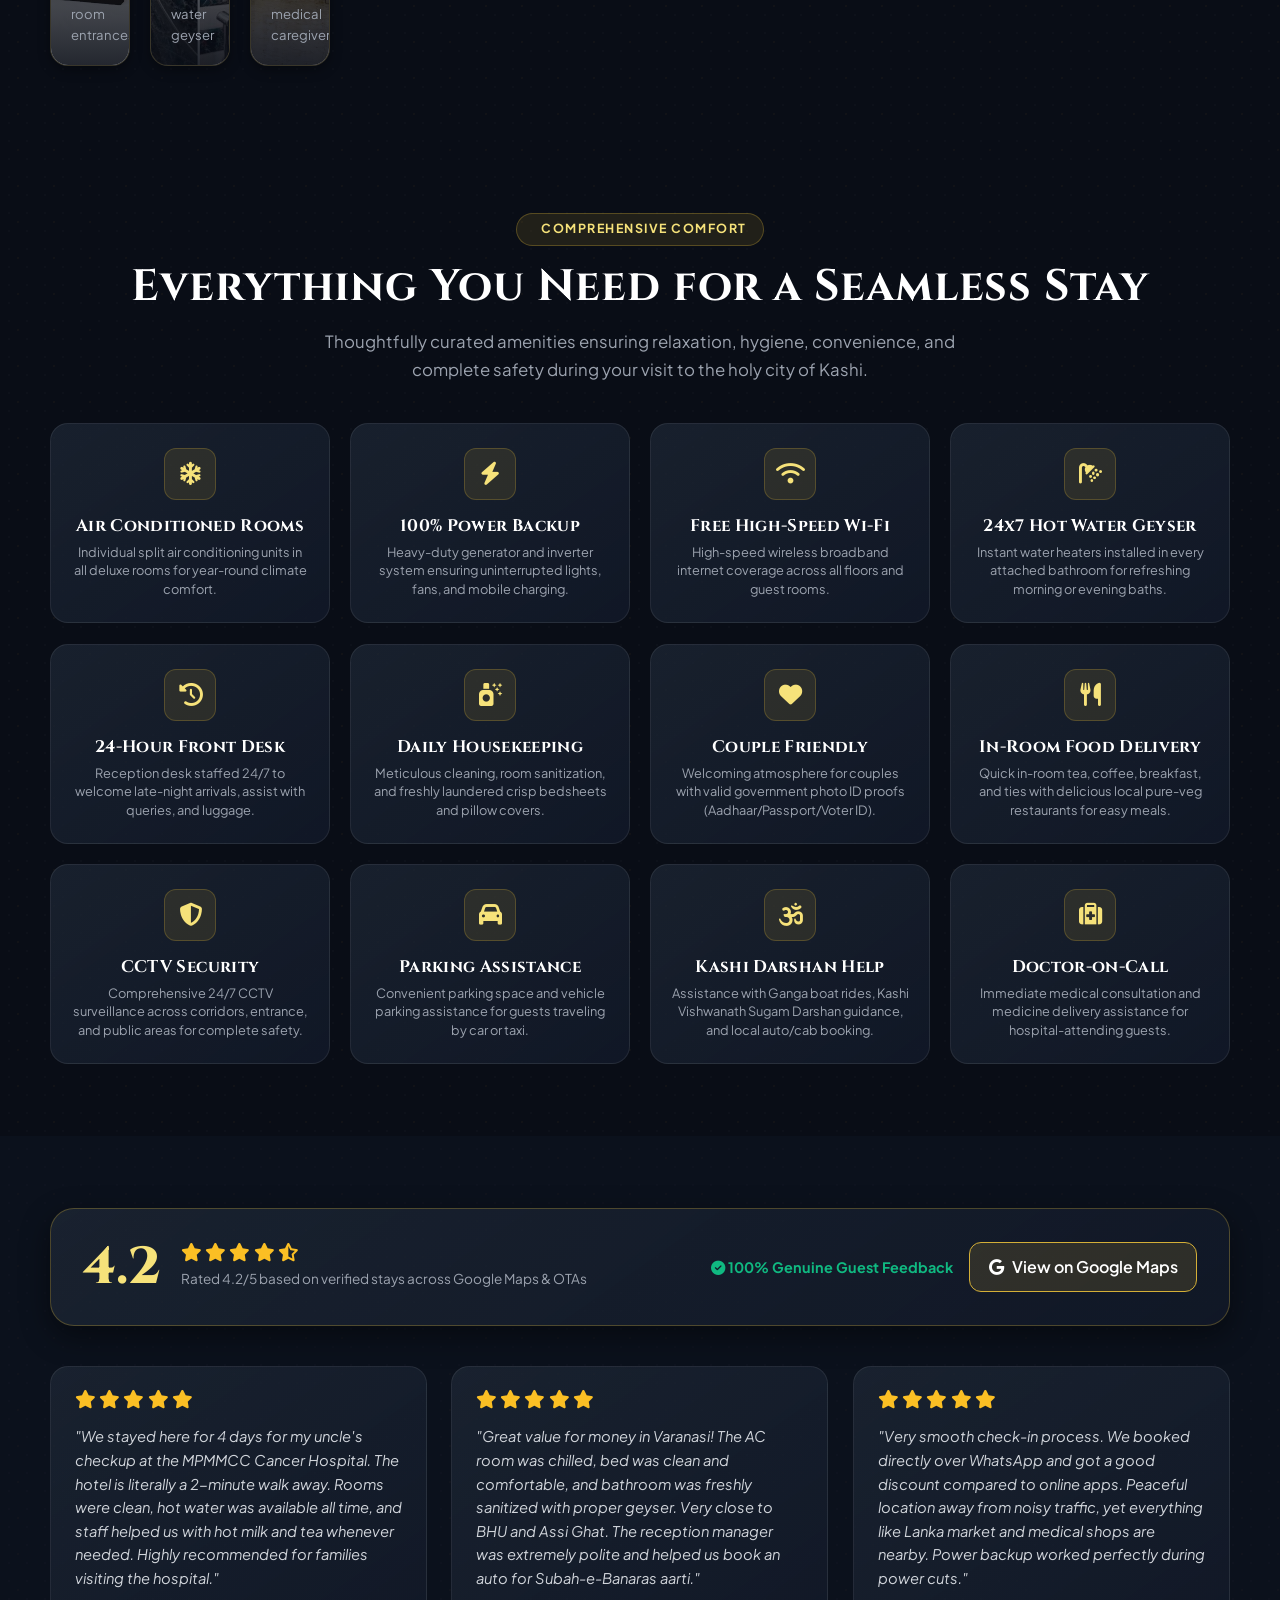
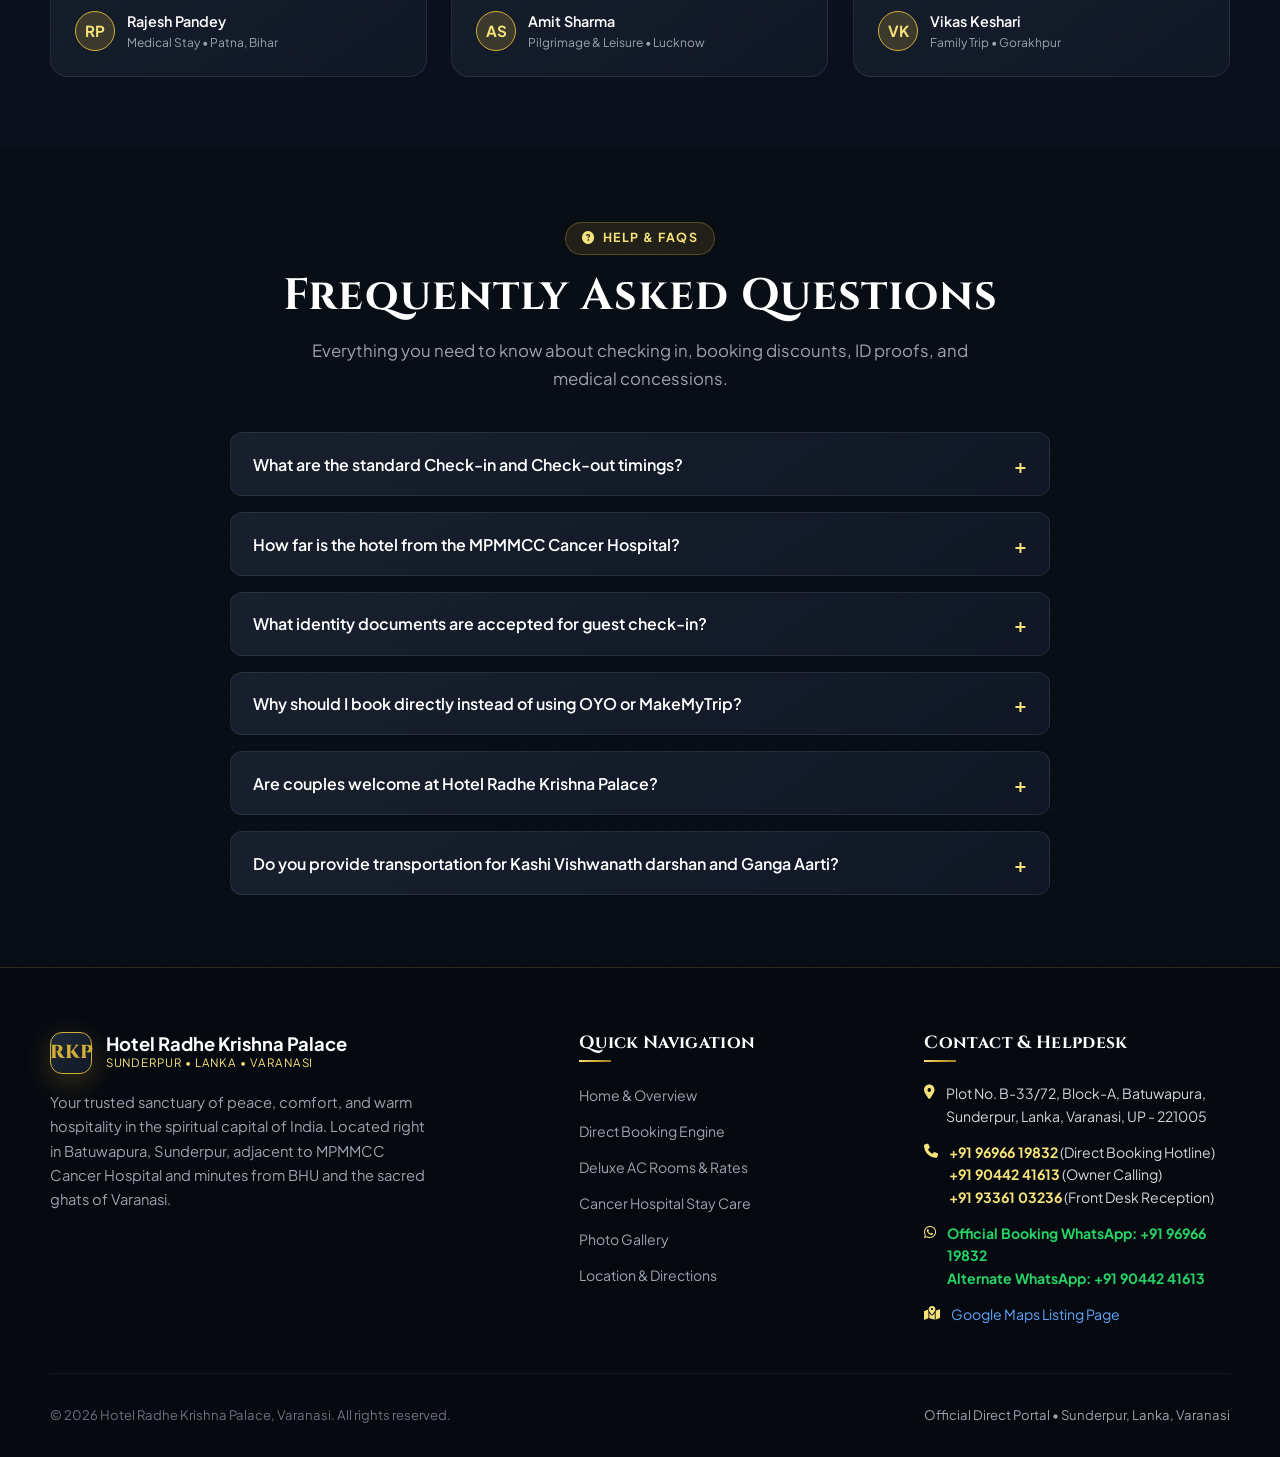
==== commit b033b072: "feat: add gateman double palace door reveal and 3-4s hyper-realistic butterfly flight ceremony" ====
--- a/index.html
+++ b/index.html
@@ -65,35 +65,67 @@
   <canvas id="royalEffectsCanvas" class="royal-effects-canvas" aria-hidden="true"></canvas>
 
   <!-- ==========================================================================
-       ROYAL OPENING PRELOADER & WELCOME AUDIO (3-4s Reveal Experience)
+       ROYAL GATEMAN PALACE GATEWAY & WELCOME REVEAL (3-4s Opening Experience)
        ========================================================================== -->
   <div class="royal-preloader" id="royalPreloader">
-    <div class="preloader-emblem">
-      <div class="preloader-ring"></div>
-      <div class="preloader-ring ring-outer"></div>
-      <div class="preloader-monogram">RKP</div>
+    <!-- Left Palace Gate Door -->
+    <div class="palace-gate-door gate-left" id="gateLeft">
+      <div class="gate-jaali-pattern"></div>
+      <div class="gate-arch-crest"></div>
+      <div class="gate-handle-mount">
+        <div class="gate-lion-knocker">
+          <div class="knocker-ring"></div>
+        </div>
+      </div>
     </div>
-    <div class="preloader-title">Hotel Radhe Krishna Palace</div>
-    <div class="preloader-subtitle">Varanasi • Sacred Hospitality</div>
-
-    <!-- Live Audio Waveform Status -->
-    <div class="preloader-audio-status" id="preloaderAudioStatus">
-      <span class="audio-wave-bars">
-        <span class="bar bar-1"></span>
-        <span class="bar bar-2"></span>
-        <span class="bar bar-3"></span>
-        <span class="bar bar-4"></span>
-      </span>
-      <span class="audio-text-note" id="audioTextNote">🎵 Welcome Chime Playing (3.6s)</span>
+
+    <!-- Right Palace Gate Door -->
+    <div class="palace-gate-door gate-right" id="gateRight">
+      <div class="gate-jaali-pattern"></div>
+      <div class="gate-arch-crest"></div>
+      <div class="gate-handle-mount">
+        <div class="gate-lion-knocker">
+          <div class="knocker-ring"></div>
+        </div>
+      </div>
     </div>
 
-    <!-- 3.2s Smooth Fill Progress Bar -->
-    <div class="preloader-progress-track">
-      <div class="preloader-progress-bar" id="preloaderProgressBar"></div>
-    </div>
-
-    <div class="preloader-tap-hint" id="preloaderTapHint">
-      <i class="fa-solid fa-volume-high"></i> Tap anywhere for sound
+    <!-- Gateman Ceremonial Welcome & Emblem Content (Center) -->
+    <div class="gateman-center-portal">
+      <!-- Traditional Folded Hands Pranam Greeting -->
+      <div class="gateman-pranam-crest">
+        <span class="gateman-pranam-icon">🙏</span>
+        <div class="gateman-tagline">अतिथि देवो भव • ATITHI DEVO BHAVA</div>
+      </div>
+
+      <div class="preloader-emblem">
+        <div class="preloader-ring"></div>
+        <div class="preloader-ring ring-outer"></div>
+        <div class="preloader-monogram">RKP</div>
+      </div>
+
+      <div class="preloader-title">Hotel Radhe Krishna Palace</div>
+      <div class="gateman-subtitle">Palace Gates Opening • Sacred Varanasi Hospitality</div>
+
+      <!-- Live Audio Waveform Status -->
+      <div class="preloader-audio-status" id="preloaderAudioStatus">
+        <span class="audio-wave-bars">
+          <span class="bar bar-1"></span>
+          <span class="bar bar-2"></span>
+          <span class="bar bar-3"></span>
+          <span class="bar bar-4"></span>
+        </span>
+        <span class="audio-text-note" id="audioTextNote">🎵 Welcome Chime Playing (3.6s)</span>
+      </div>
+
+      <!-- 3.2s Smooth Fill Progress Bar -->
+      <div class="preloader-progress-track">
+        <div class="preloader-progress-bar" id="preloaderProgressBar"></div>
+      </div>
+
+      <div class="preloader-tap-hint" id="preloaderTapHint">
+        <i class="fa-solid fa-volume-high"></i> Click / Tap anywhere to open gates with sound
+      </div>
     </div>
   </div>
 
--- a/css/style.css
+++ b/css/style.css
@@ -2142,38 +2142,211 @@
    LUXURY OPENING SPLASH & DYNAMIC ANIMATIONS
    ========================================================================== */
 
-/* Royal Opening Curtain */
+/* ==========================================================================
+   ROYAL GATEMAN PALACE GATEWAY & WELCOME REVEAL
+   ========================================================================== */
 .royal-preloader {
   position: fixed;
   top: 0;
   left: 0;
   width: 100%;
   height: 100%;
-  background: radial-gradient(circle at center, #171F30 0%, #080C14 100%);
   z-index: 99999;
   display: flex;
+  align-items: center;
+  justify-content: center;
+  perspective: 1400px;
+  overflow: hidden;
+  transition: opacity 0.8s ease 0.4s, visibility 0.8s ease 0.4s;
+  pointer-events: all;
+  background: transparent;
+}
+
+.royal-preloader.loaded {
+  opacity: 0;
+  visibility: hidden;
+  pointer-events: none;
+}
+
+/* Left & Right Grand Palace Double Doors (Gateman Opening Doors) */
+.palace-gate-door {
+  position: absolute;
+  top: 0;
+  width: 50%;
+  height: 100%;
+  background: radial-gradient(circle at 50% 50%, #1A2234 0%, #0A0D15 80%, #05070B 100%);
+  box-shadow: 0 0 60px rgba(0, 0, 0, 0.95);
+  display: flex;
+  align-items: center;
+  justify-content: center;
+  z-index: 10;
+  transition: transform 1.35s cubic-bezier(0.77, 0, 0.175, 1);
+  will-change: transform;
+  overflow: hidden;
+}
+
+.palace-gate-door.gate-left {
+  left: 0;
+  transform-origin: left center;
+  border-right: 3px double rgba(212, 175, 55, 0.75);
+}
+
+.palace-gate-door.gate-right {
+  right: 0;
+  transform-origin: right center;
+  border-left: 3px double rgba(212, 175, 55, 0.75);
+}
+
+/* Gateman Opening Effect: Left & Right Gates Part Majestically */
+.royal-preloader.loaded .palace-gate-door.gate-left {
+  transform: translateX(-102%) perspective(1200px) rotateY(-22deg);
+}
+
+.royal-preloader.loaded .palace-gate-door.gate-right {
+  transform: translateX(102%) perspective(1200px) rotateY(22deg);
+}
+
+/* Royal Jaali Lattice Pattern on Gate Doors */
+.gate-jaali-pattern {
+  position: absolute;
+  top: 0;
+  left: 0;
+  width: 100%;
+  height: 100%;
+  opacity: 0.14;
+  background-image: 
+    radial-gradient(circle at 50% 50%, rgba(212, 175, 55, 0.6) 1.5px, transparent 1.5px),
+    radial-gradient(circle at 0% 0%, rgba(212, 175, 55, 0.35) 1.5px, transparent 1.5px);
+  background-size: 32px 32px;
+  pointer-events: none;
+}
+
+.gate-arch-crest {
+  position: absolute;
+  top: 0;
+  left: 0;
+  width: 100%;
+  height: 140px;
+  background: linear-gradient(180deg, rgba(212, 175, 55, 0.15) 0%, transparent 100%);
+  border-bottom: 1px solid rgba(212, 175, 55, 0.3);
+}
+
+/* Brass Lion Head Door Knockers & Handles */
+.gate-handle-mount {
+  position: absolute;
+  top: 50%;
+  transform: translateY(-50%);
+  z-index: 12;
+}
+
+.gate-left .gate-handle-mount {
+  right: 28px;
+}
+
+.gate-right .gate-handle-mount {
+  left: 28px;
+}
+
+.gate-lion-knocker {
+  width: 52px;
+  height: 52px;
+  border-radius: 50%;
+  background: radial-gradient(circle at 35% 35%, #FDE047 0%, #D97706 70%, #78350F 100%);
+  border: 2px solid rgba(255, 255, 255, 0.5);
+  box-shadow: 0 6px 20px rgba(0, 0, 0, 0.7), inset 0 2px 5px rgba(255, 255, 255, 0.6);
+  display: flex;
+  align-items: center;
+  justify-content: center;
+  position: relative;
+}
+
+.knocker-ring {
+  width: 30px;
+  height: 36px;
+  border: 4px solid #F59E0B;
+  border-radius: 50%;
+  position: absolute;
+  top: 24px;
+  box-shadow: 0 4px 10px rgba(0, 0, 0, 0.8);
+  animation: knockerSway 3s ease-in-out infinite;
+}
+
+@keyframes knockerSway {
+  0%, 100% { transform: rotate(0deg); }
+  50% { transform: rotate(6deg); }
+}
+
+/* Center Gateman Portal & Ceremonial Greeting */
+.gateman-center-portal {
+  position: relative;
+  z-index: 20;
+  display: flex;
   flex-direction: column;
   align-items: center;
   justify-content: center;
-  transition: transform 0.85s cubic-bezier(0.77, 0, 0.175, 1), opacity 0.75s ease;
-  pointer-events: all;
-}
-
-.royal-preloader.loaded {
-  transform: translateY(-100%);
+  text-align: center;
+  padding: 2.2rem 2.4rem;
+  background: radial-gradient(circle at center, rgba(17, 24, 39, 0.92) 0%, rgba(8, 12, 20, 0.97) 100%);
+  border-radius: 28px;
+  backdrop-filter: blur(16px);
+  border: 1px solid rgba(212, 175, 55, 0.45);
+  box-shadow: 0 25px 70px rgba(0, 0, 0, 0.85), 0 0 40px rgba(212, 175, 55, 0.25);
+  transition: opacity 0.6s ease, transform 0.8s cubic-bezier(0.16, 1, 0.3, 1);
+  max-width: 520px;
+  width: 90%;
+}
+
+.royal-preloader.loaded .gateman-center-portal {
   opacity: 0;
-  pointer-events: none;
+  transform: scale(1.08) translateY(-20px);
+}
+
+.gateman-pranam-crest {
+  display: flex;
+  flex-direction: column;
+  align-items: center;
+  margin-bottom: 0.9rem;
+}
+
+.gateman-pranam-icon {
+  font-size: 2.6rem;
+  animation: pranamPulse 2s ease-in-out infinite;
+  display: inline-block;
+  filter: drop-shadow(0 0 20px rgba(212, 175, 55, 0.85));
+}
+
+.gateman-tagline {
+  font-family: var(--font-display);
+  font-size: 0.84rem;
+  font-weight: 700;
+  letter-spacing: 0.22em;
+  color: var(--color-primary-light);
+  margin-top: 0.35rem;
+  text-transform: uppercase;
+}
+
+.gateman-subtitle {
+  font-size: 0.84rem;
+  color: #D1D5DB;
+  letter-spacing: 0.12em;
+  margin-bottom: 1.25rem;
+  text-transform: uppercase;
+}
+
+@keyframes pranamPulse {
+  0%, 100% { transform: scale(1) translateY(0); }
+  50% { transform: scale(1.1) translateY(-4px); }
 }
 
 .preloader-emblem {
   position: relative;
-  width: 90px;
-  height: 90px;
+  width: 86px;
+  height: 86px;
   border-radius: 50%;
   display: flex;
   align-items: center;
   justify-content: center;
-  margin-bottom: 1.5rem;
+  margin-bottom: 1.25rem;
 }
 
 .preloader-ring {
@@ -2200,7 +2373,7 @@
 
 .preloader-monogram {
   font-family: var(--font-display);
-  font-size: 2rem;
+  font-size: 1.85rem;
   font-weight: 800;
   background: var(--gradient-gold);
   -webkit-background-clip: text;
@@ -2218,14 +2391,6 @@
   margin-bottom: 0.35rem;
   text-align: center;
   animation: preloaderPulse 1.8s ease-in-out infinite;
-}
-
-.preloader-subtitle {
-  font-size: 0.85rem;
-  color: var(--color-primary-light);
-  letter-spacing: 0.15em;
-  text-transform: uppercase;
-  margin-bottom: 1.25rem;
 }
 
 /* 3-4s Audio Visualizer & Waveform */
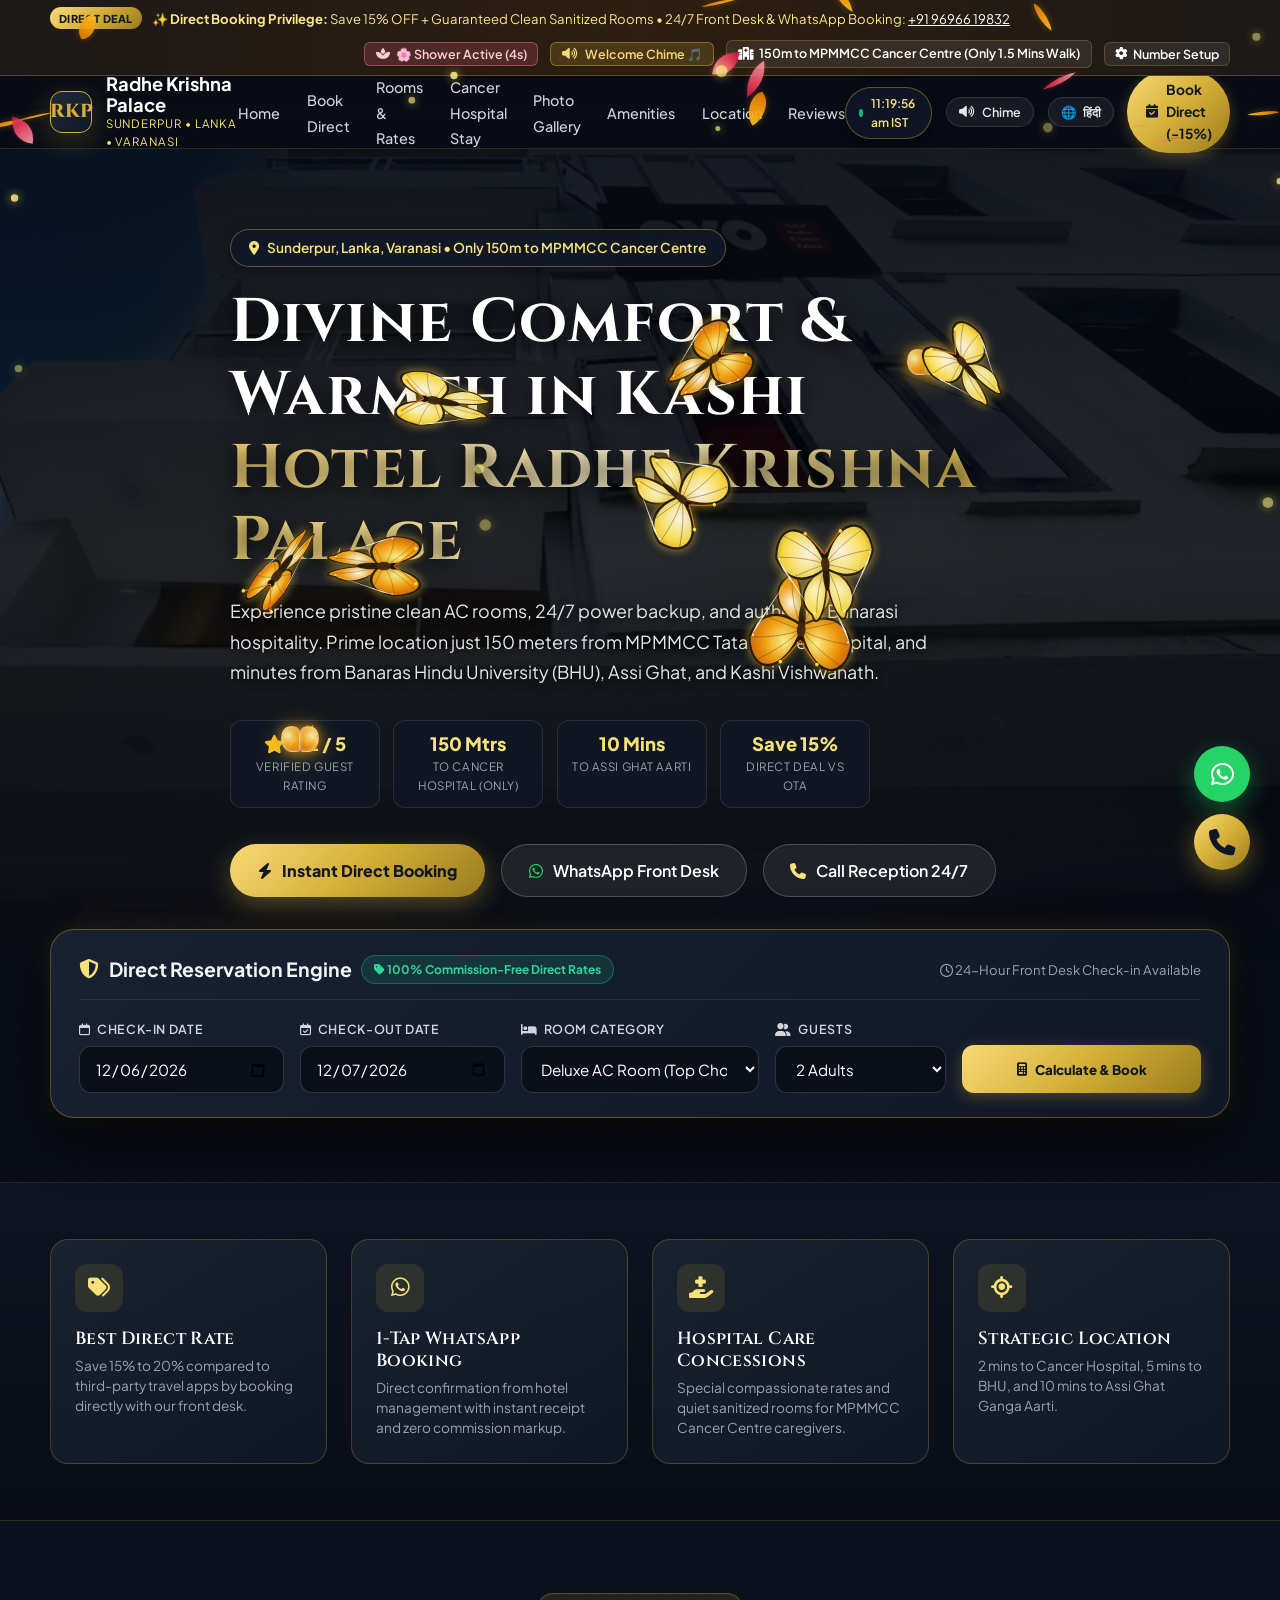
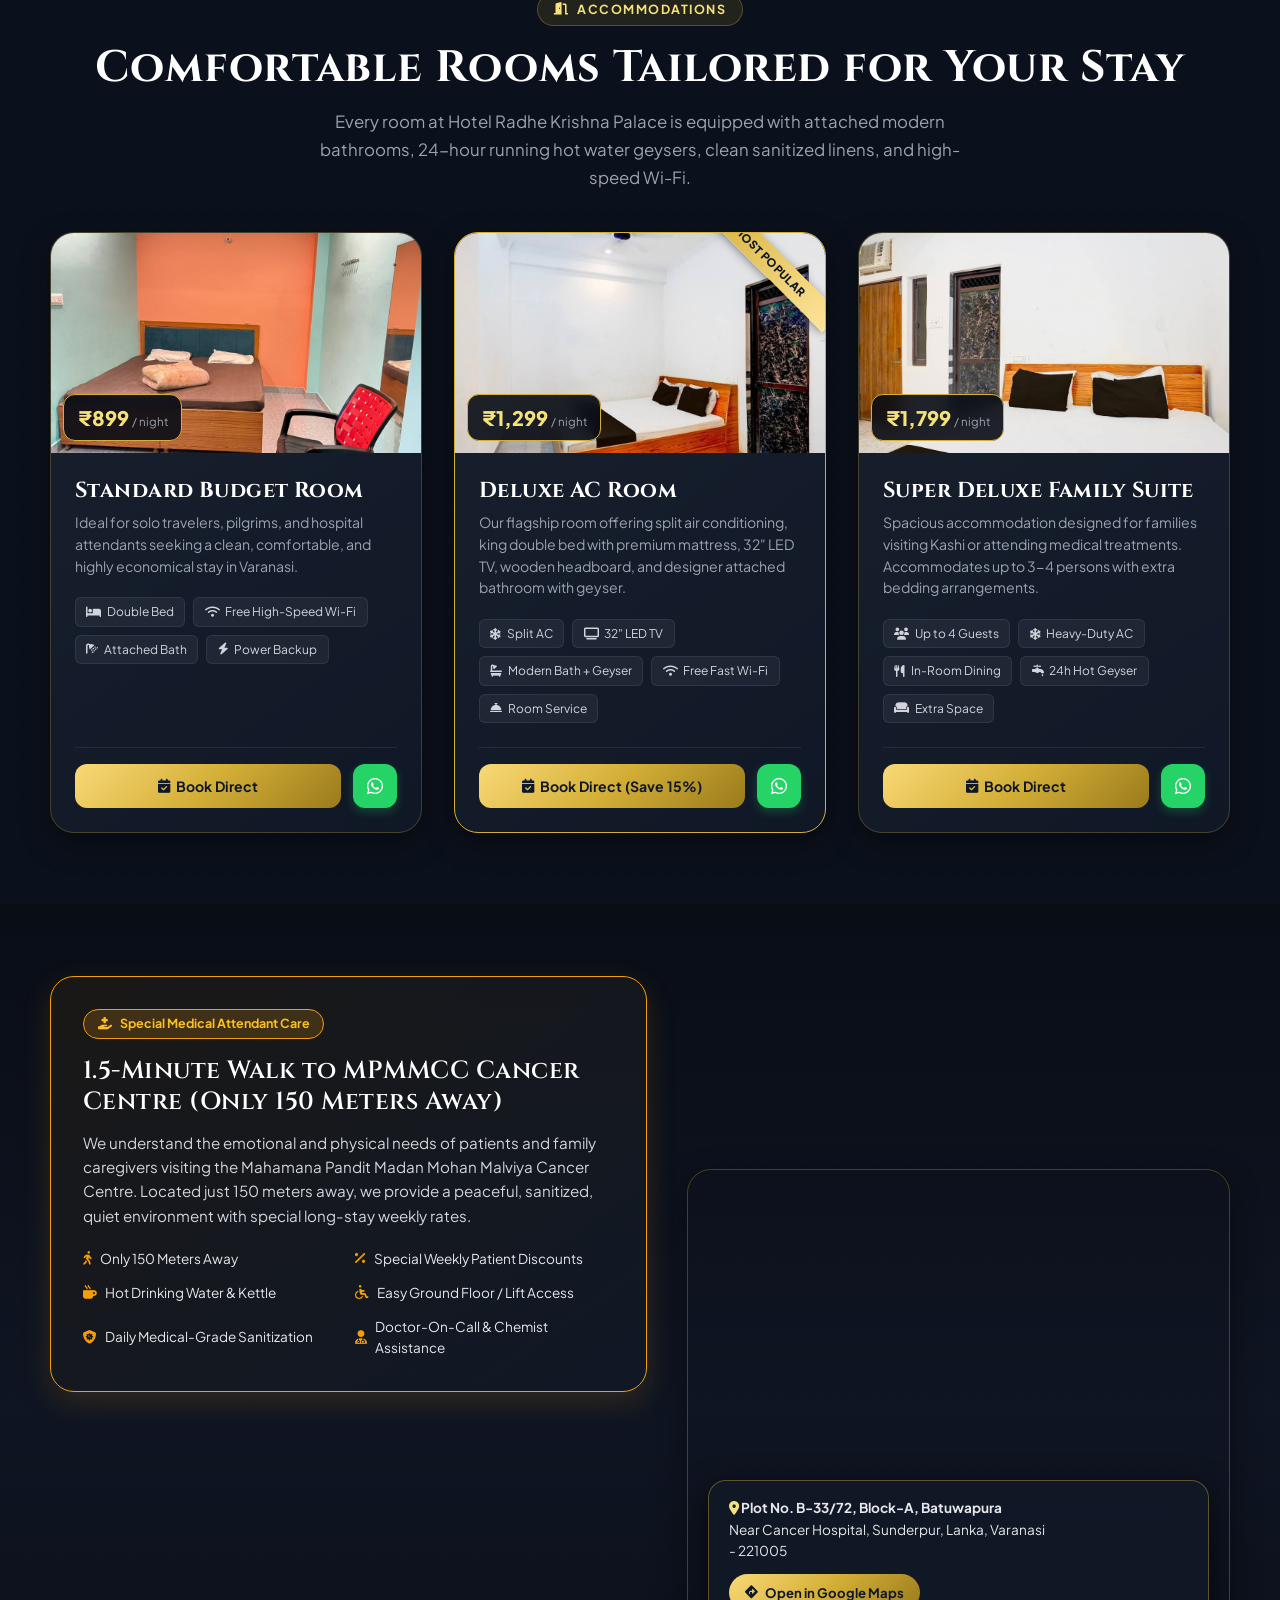
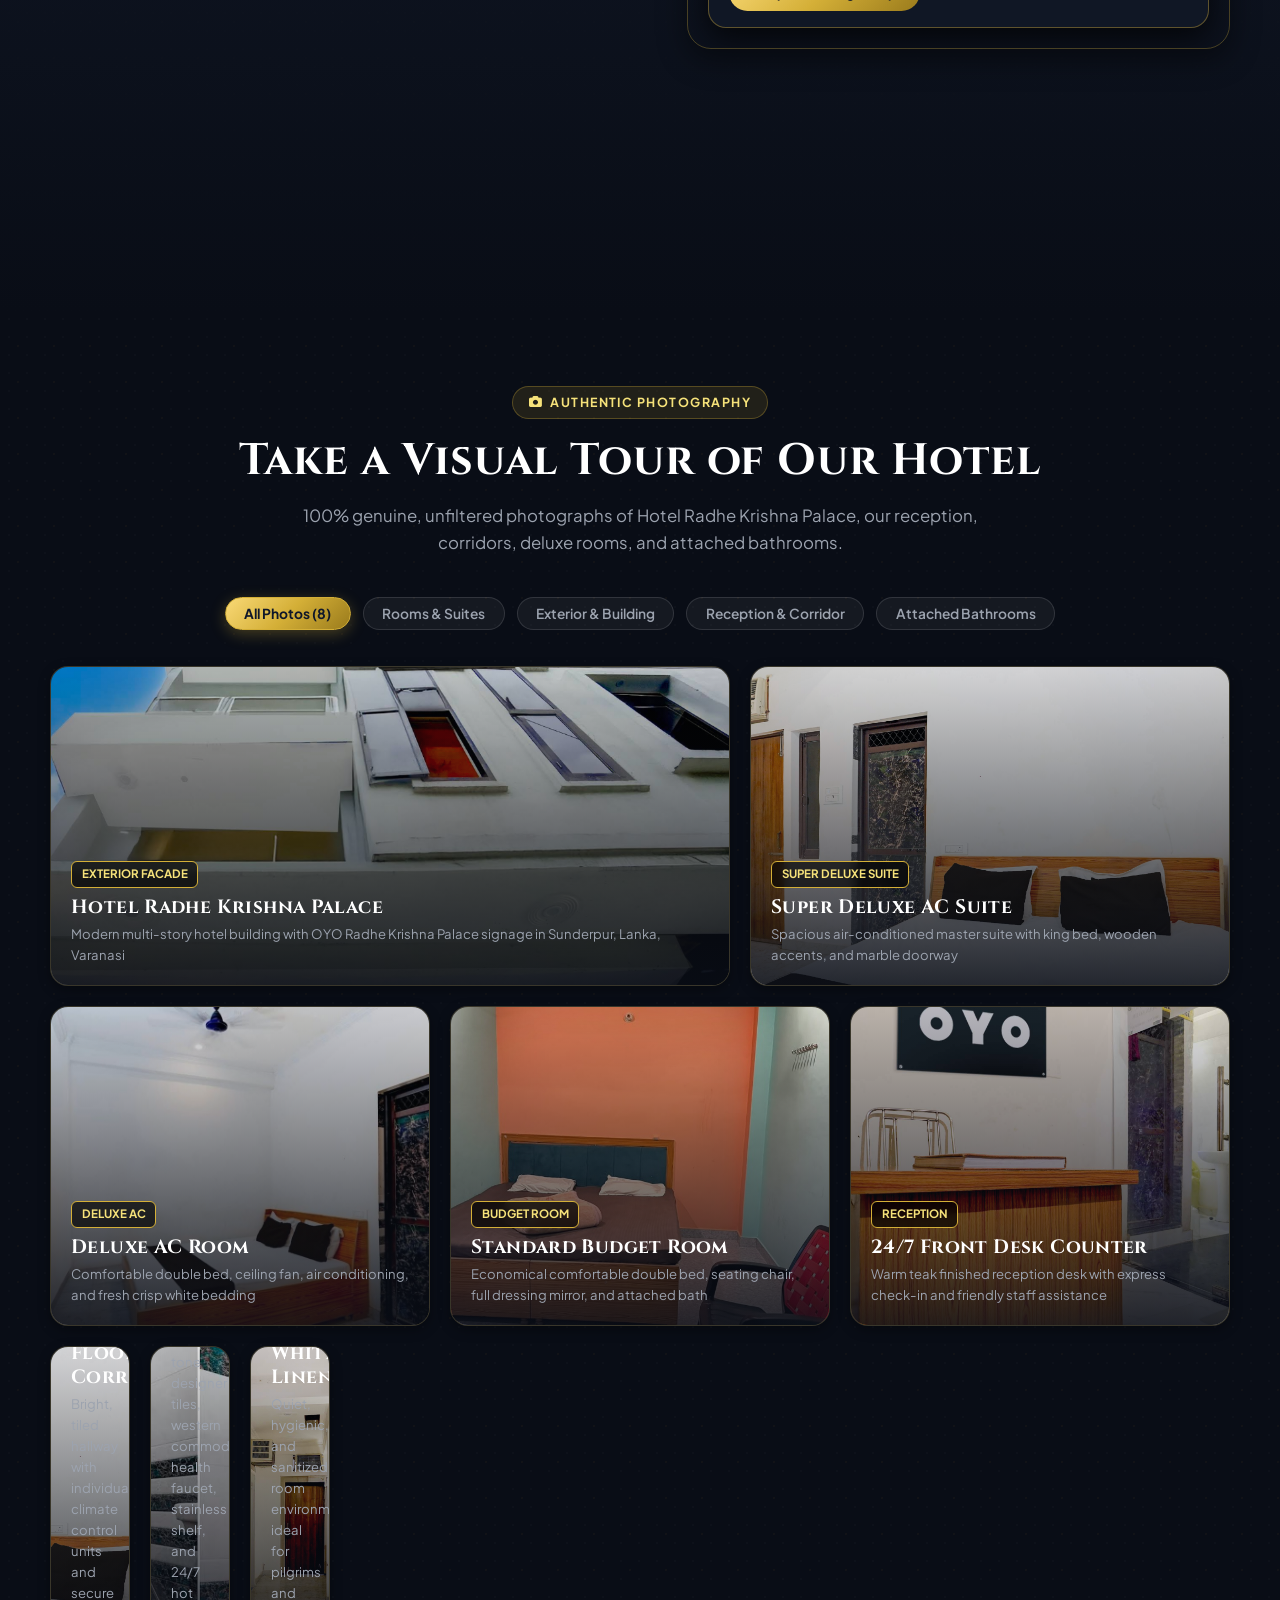
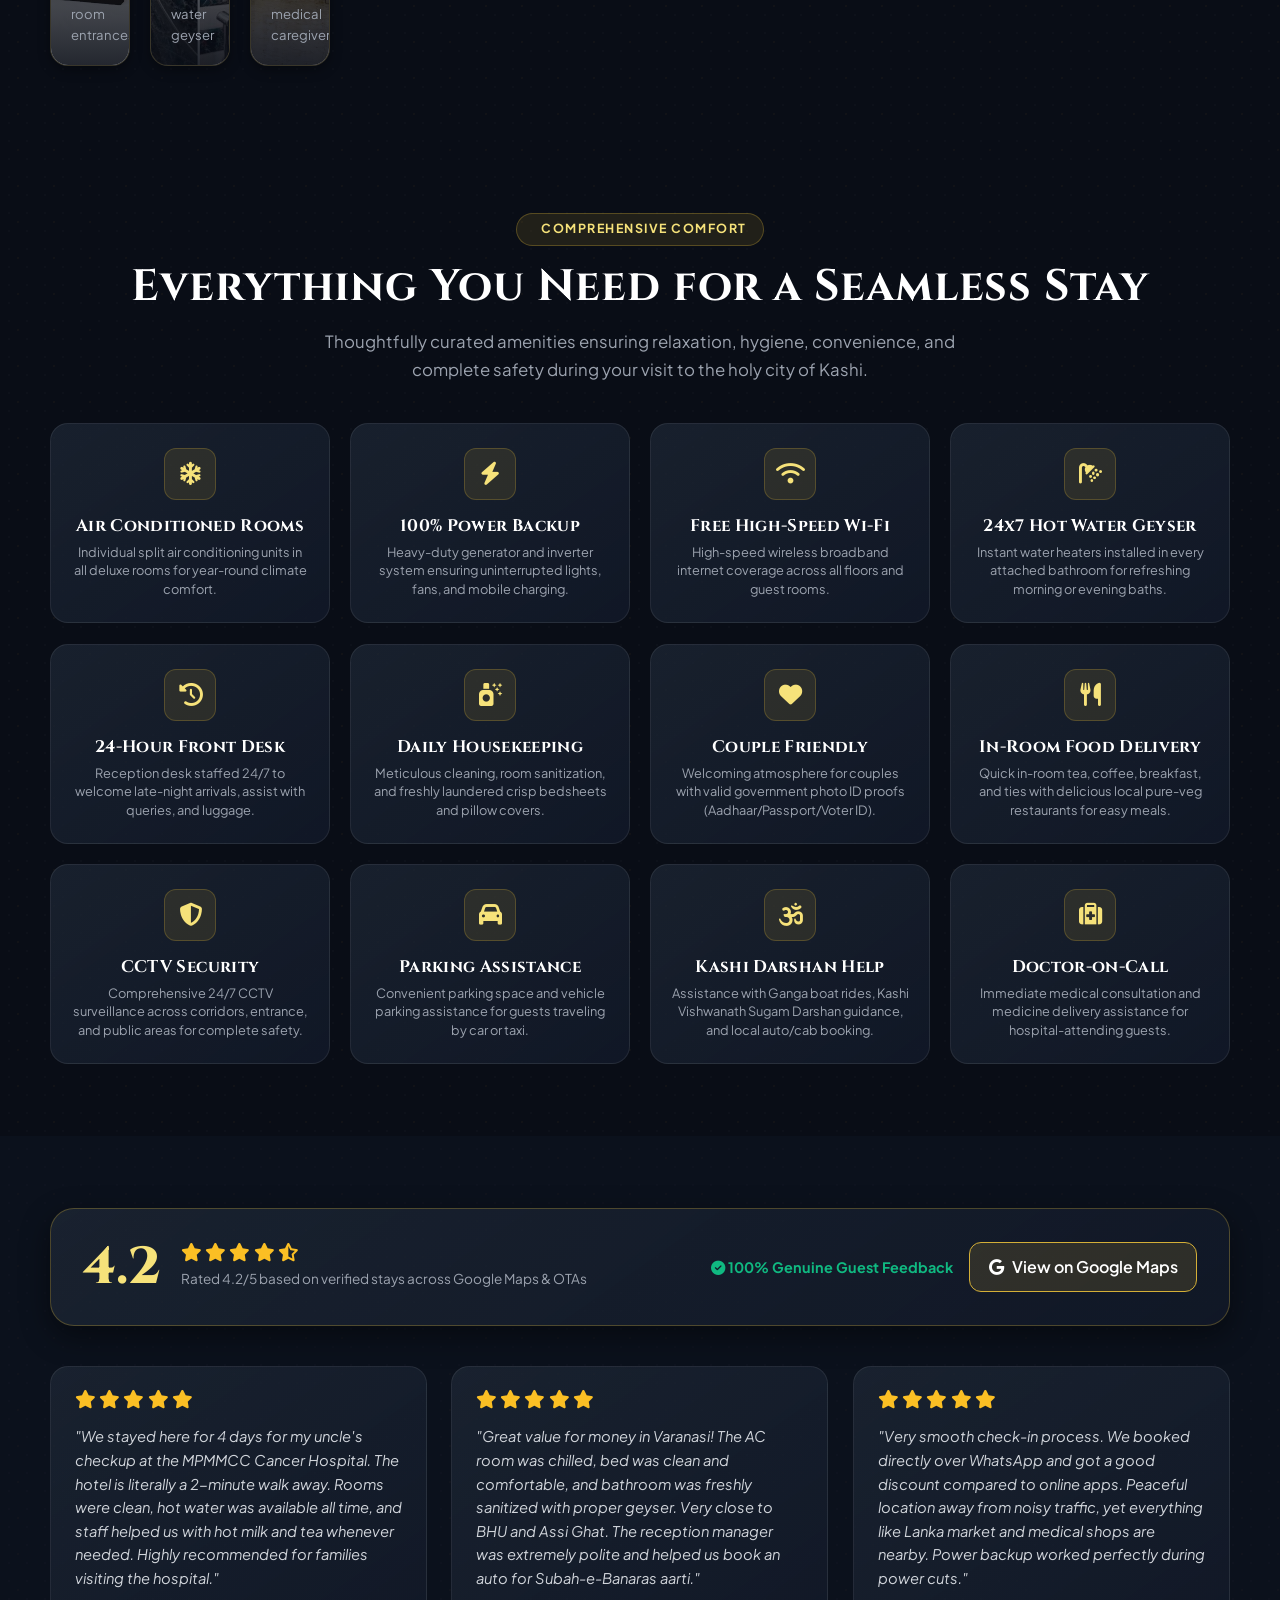
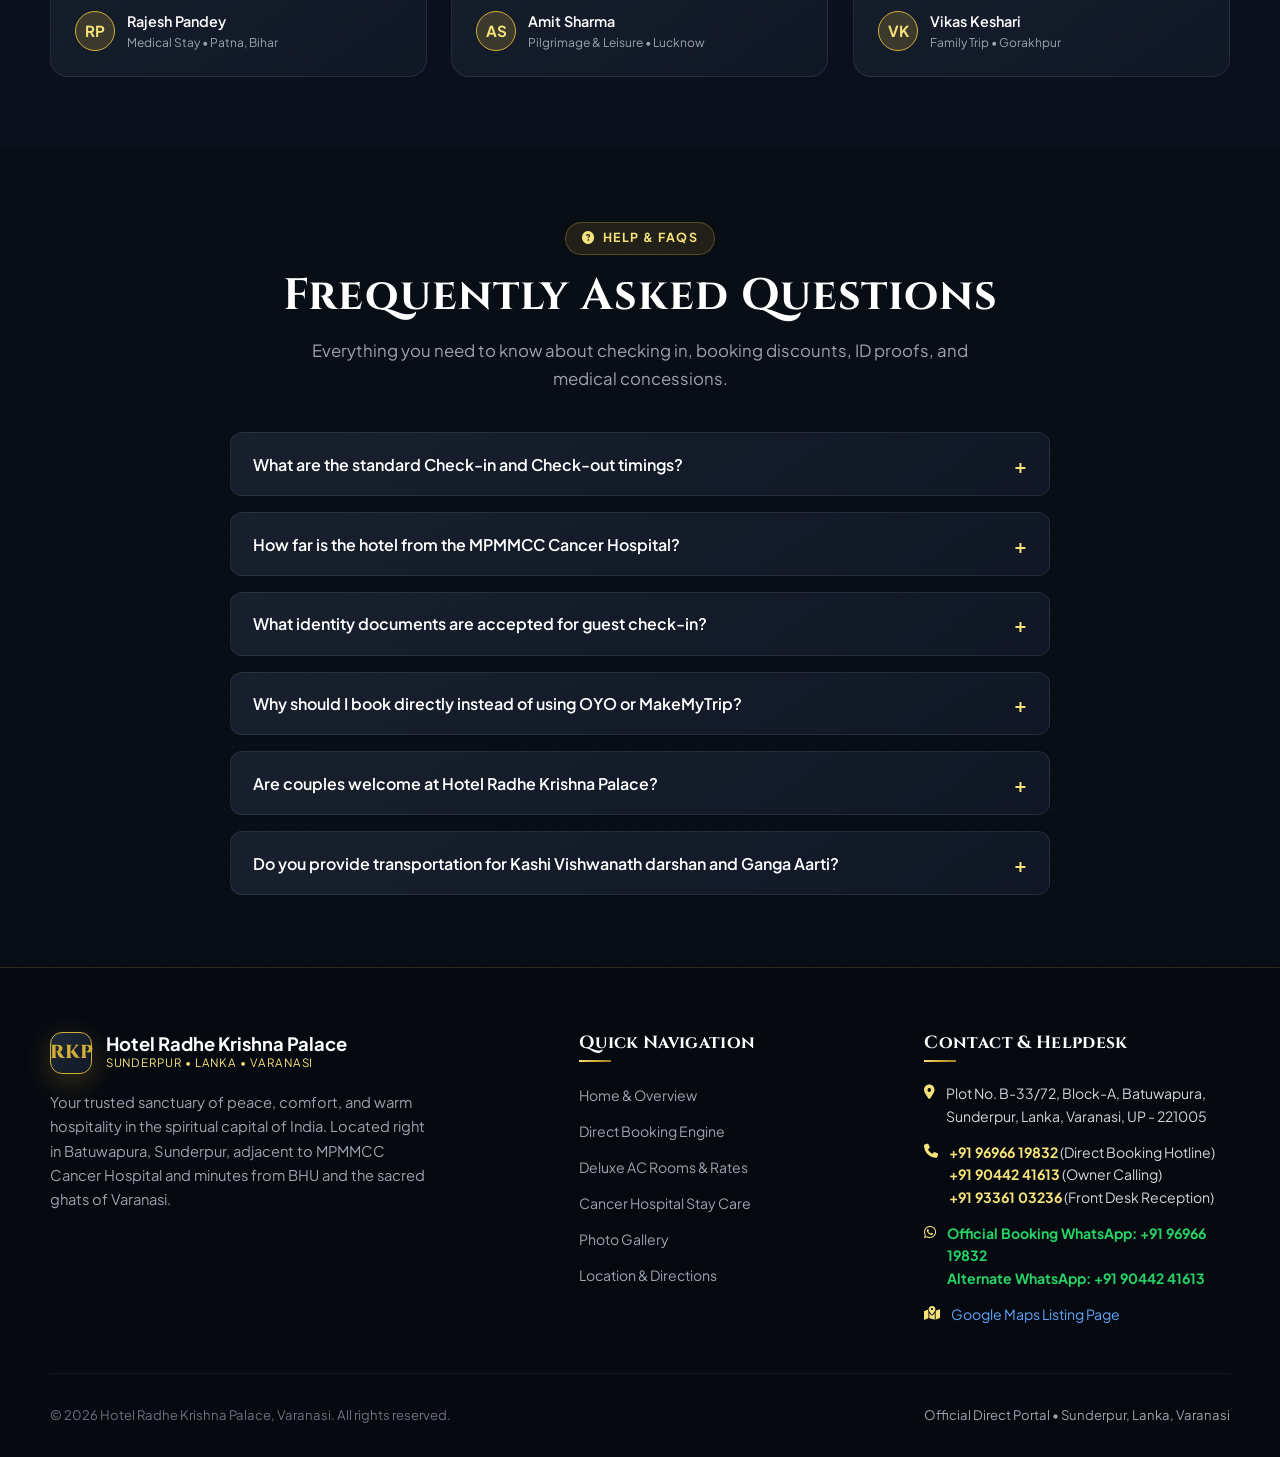
==== commit fe85ce0e: "feat: limit flower and butterfly welcome effect strictly to 4 seconds" ====
--- a/index.html
+++ b/index.html
@@ -143,8 +143,8 @@
       <span class="announcement-badge">Direct Deal</span>
       <span>✨ <strong>Direct Booking Privilege:</strong> Save 15% OFF + Guaranteed Clean Sanitized Rooms • 24/7 Front Desk & WhatsApp Booking: <a href="tel:+919696619832" class="js-phone-link js-phone-text" style="color:#FFF; text-decoration:underline;">+91 96966 19832</a></span>
       <div class="announcement-actions" style="margin-left:auto;">
-        <button type="button" id="btnToggleEffects" class="contact-pill-link effects-toggle-btn" title="Toggle Blessing Flowers & Butterflies" style="cursor:pointer; background:rgba(251,113,133,0.18); border:1px solid rgba(251,113,133,0.45); color:#FECDD3;">
-          <i class="fa-solid fa-spa"></i> <span id="effectsStatusText">🌸 Flowers & Butterflies</span>
+        <button type="button" id="btnToggleEffects" class="contact-pill-link effects-toggle-btn" title="Replay 4-Second Flower & Butterfly Welcome Shower" style="cursor:pointer; background:rgba(251,113,133,0.18); border:1px solid rgba(251,113,133,0.45); color:#FECDD3;">
+          <i class="fa-solid fa-spa"></i> <span id="effectsStatusText">🌸 Flowers & Butterflies (4s)</span>
         </button>
         <button type="button" id="btnReplayAudioTop" class="contact-pill-link sound-toggle-btn" title="Replay 3.5s Welcome Chime" style="cursor:pointer; background:rgba(212,175,55,0.18); border:1px solid rgba(212,175,55,0.45); color:#F9D976;">
           <i class="fa-solid fa-volume-high"></i> <span class="sound-label">Welcome Chime 🎵</span>
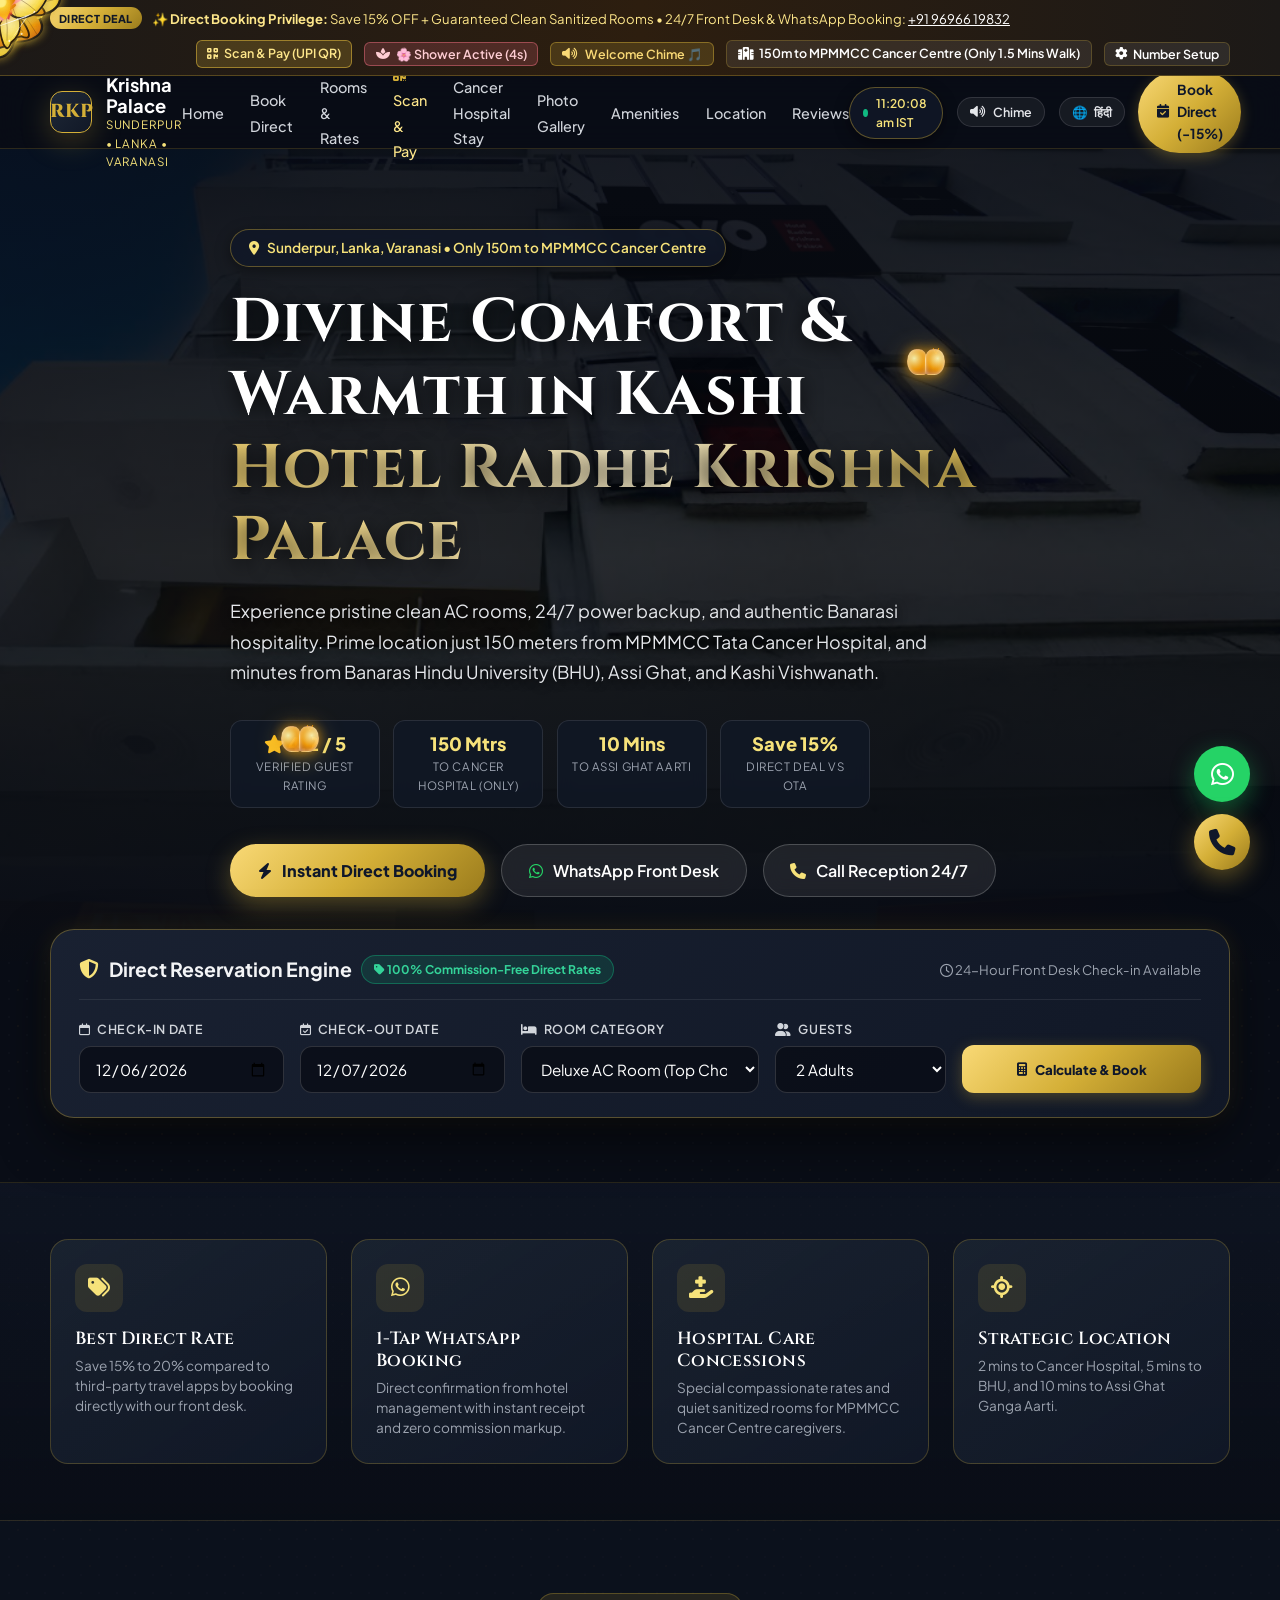
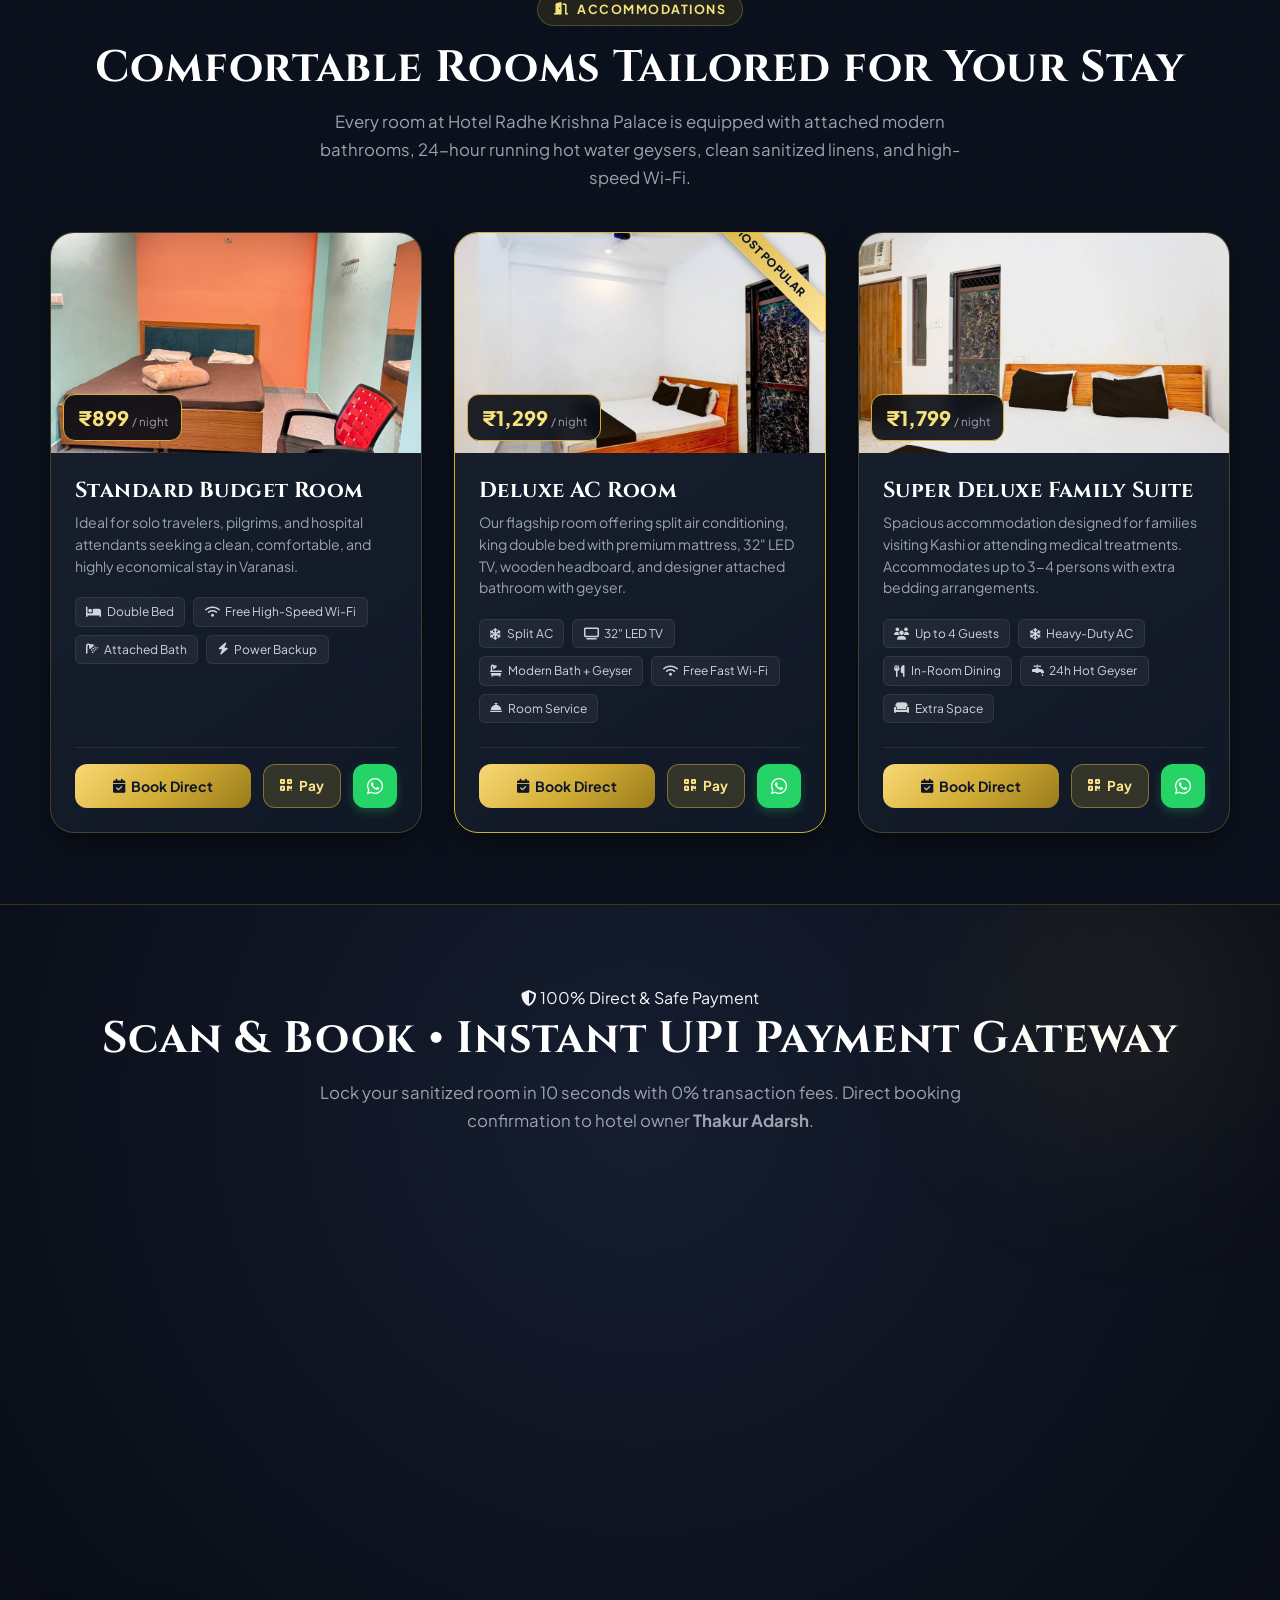
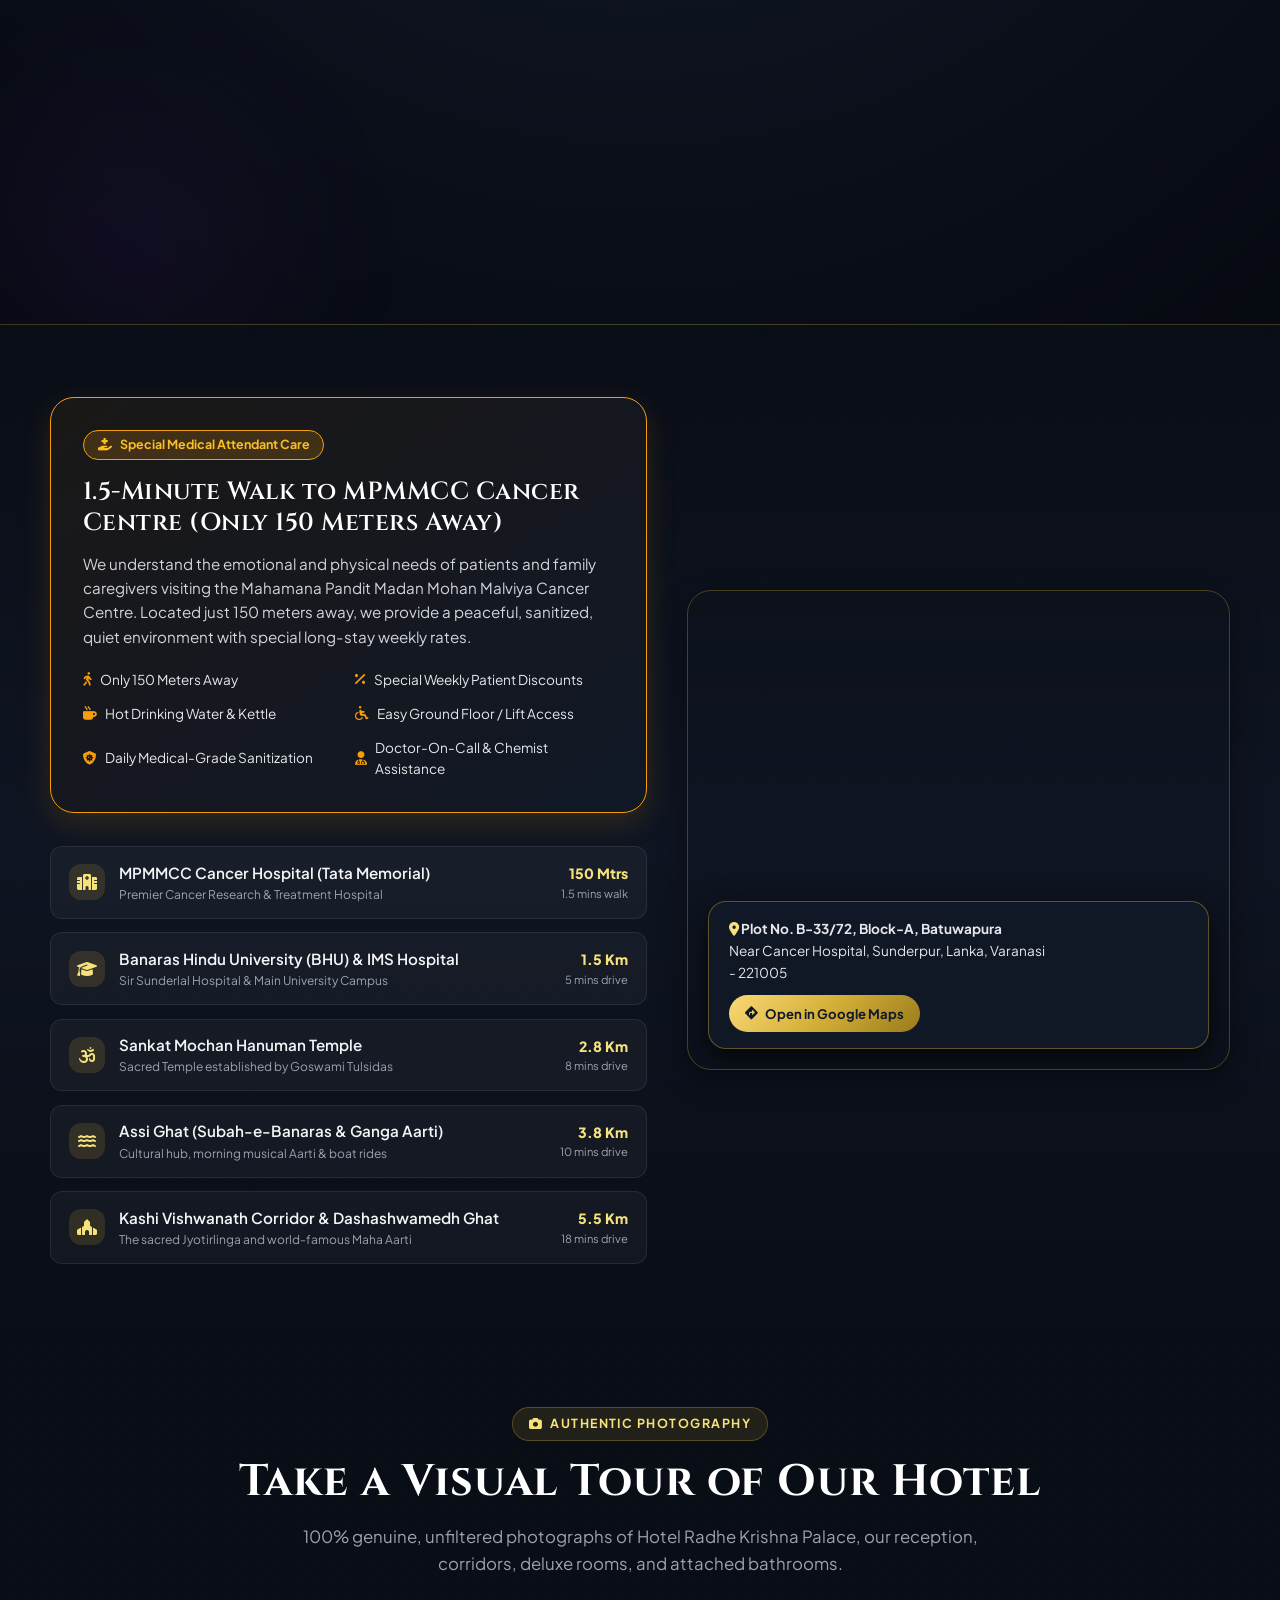
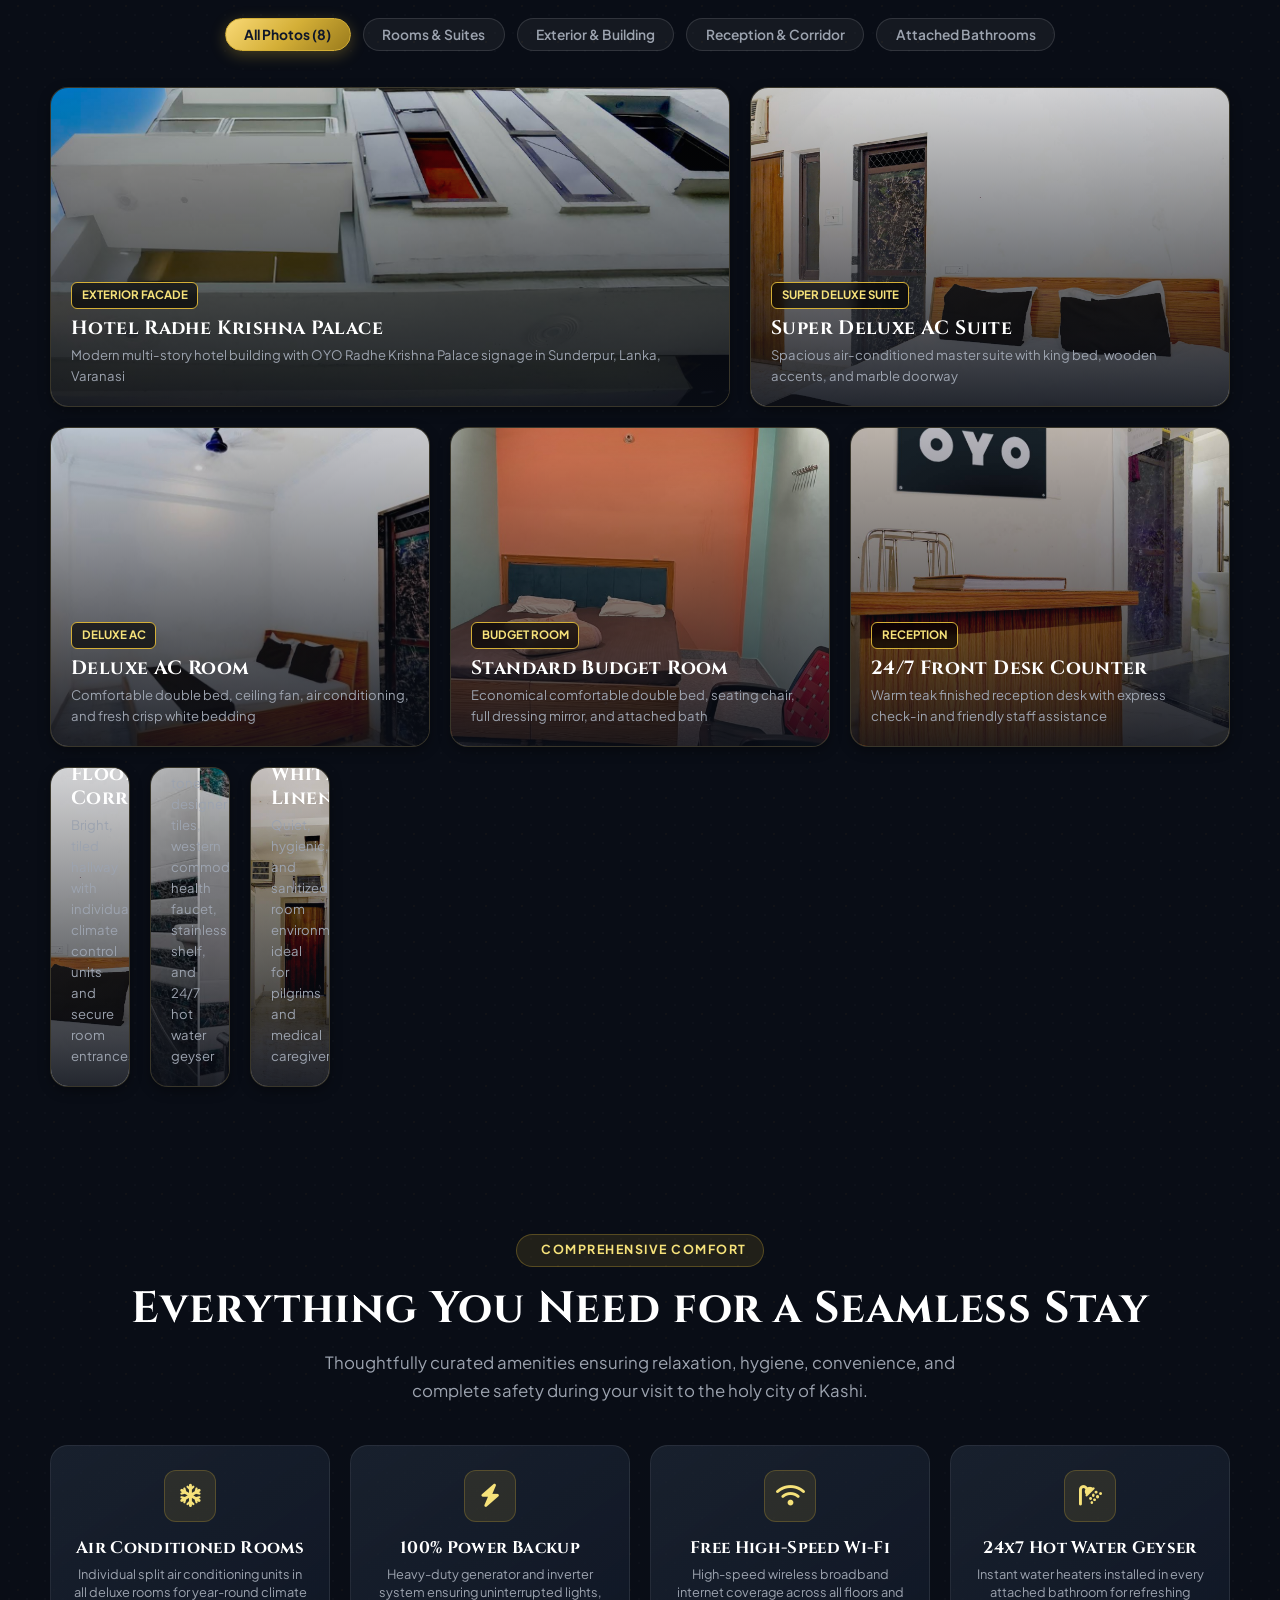
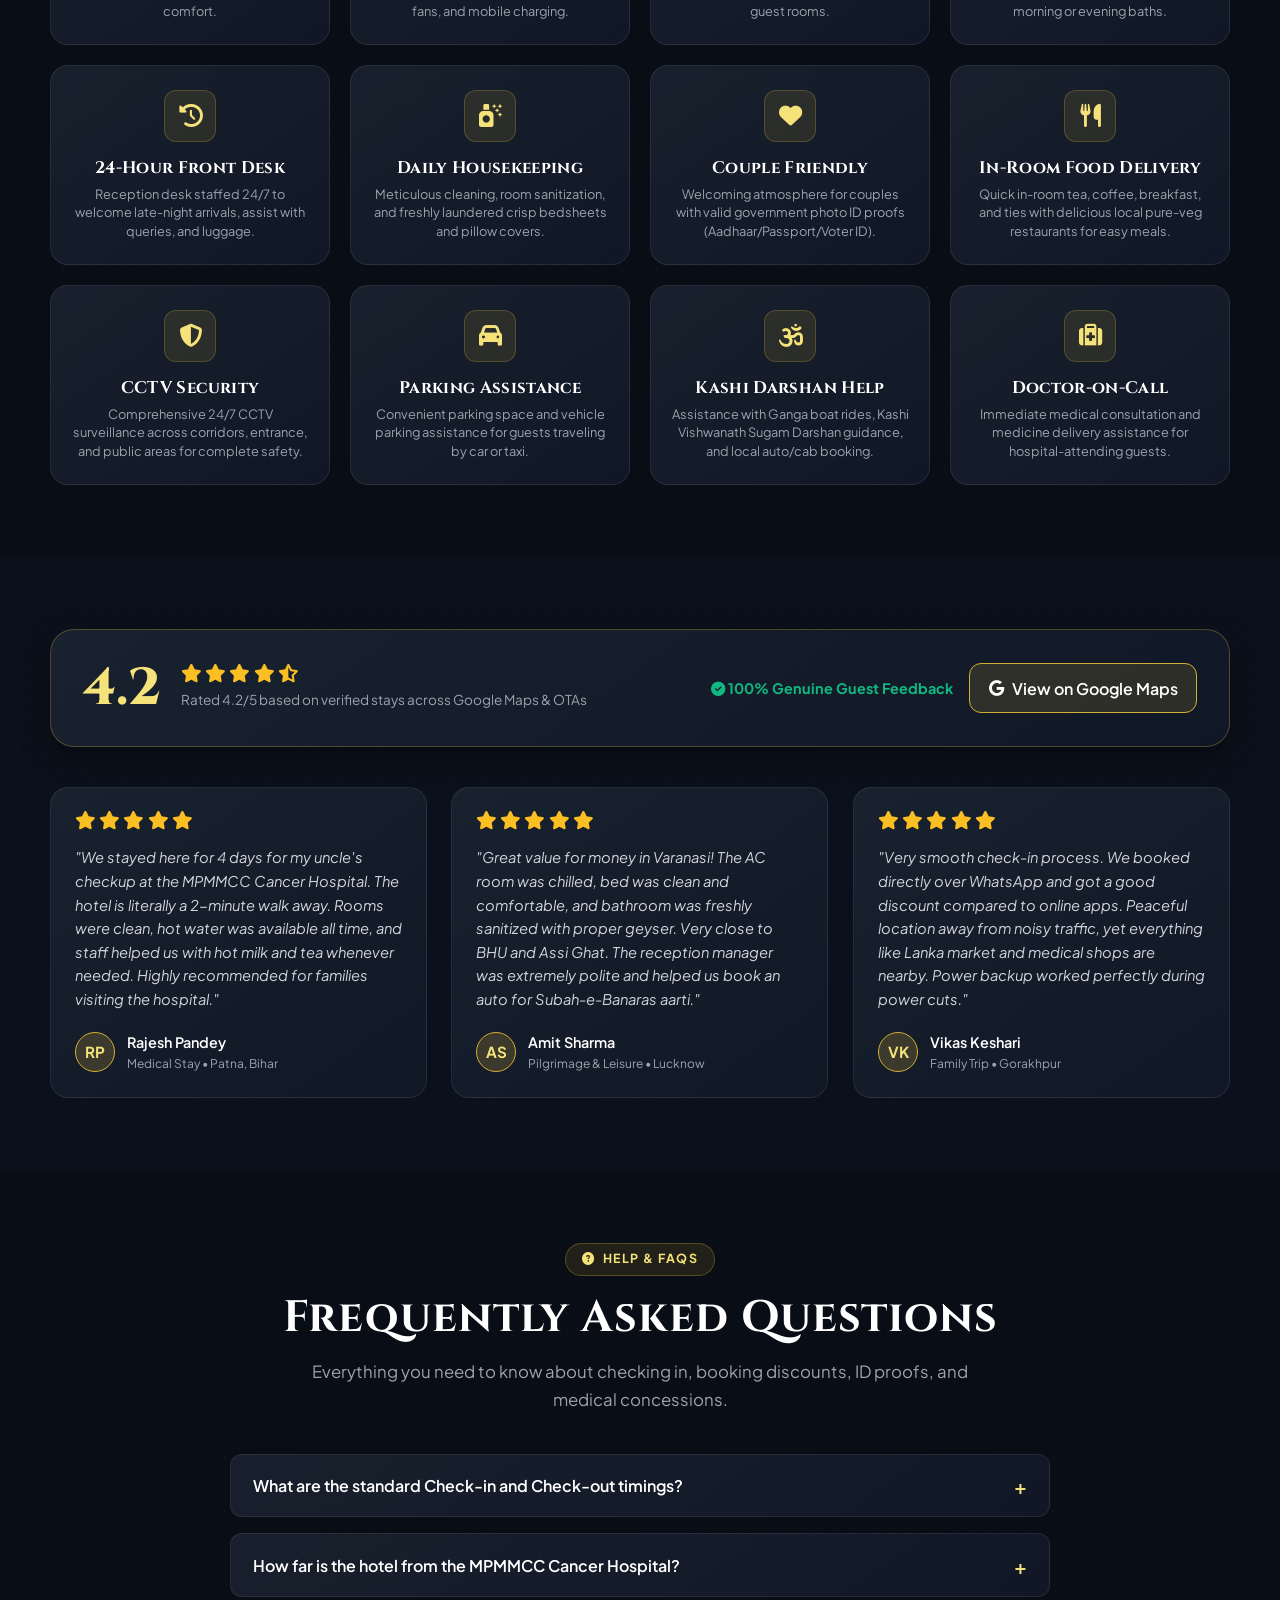
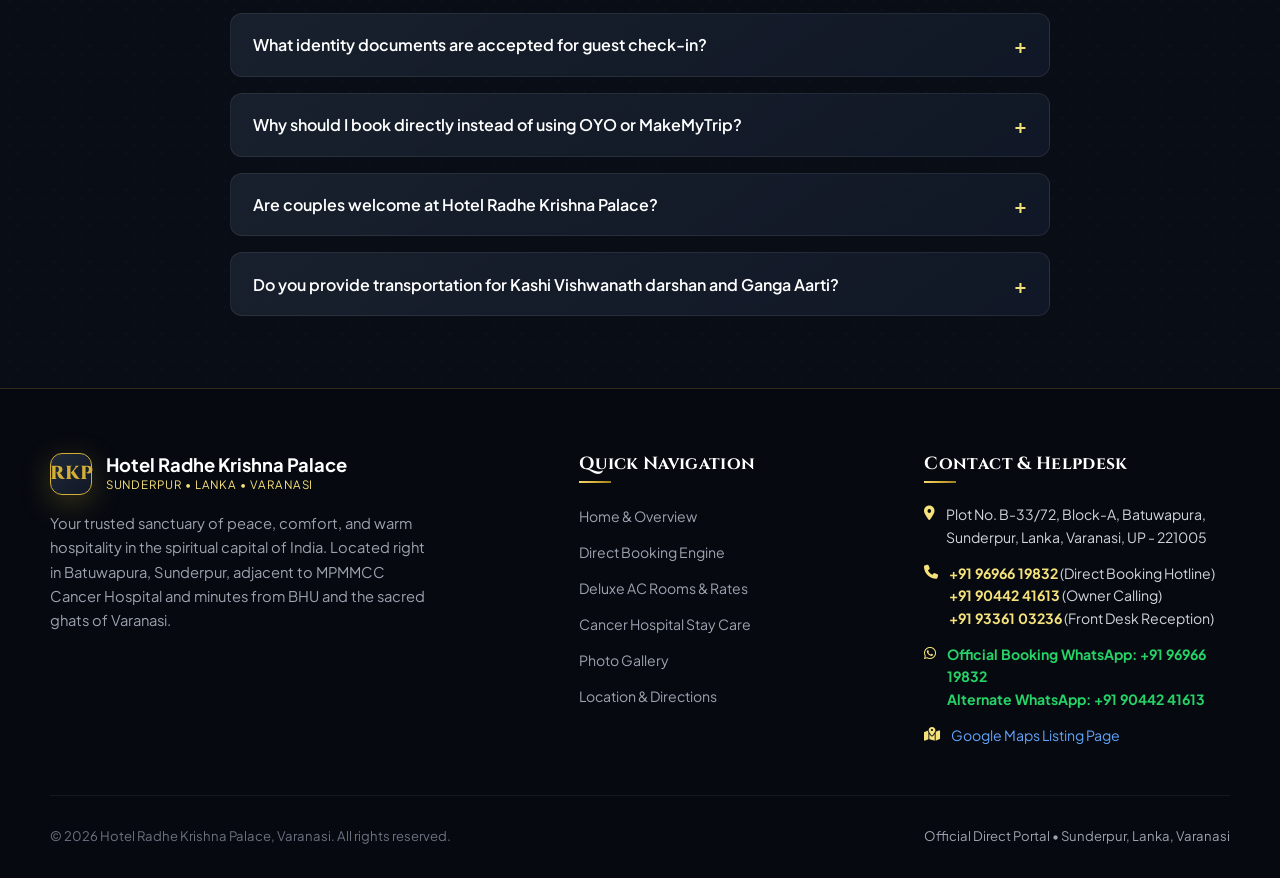
==== commit 39cc1f8f: "feat: add quick booking & UPI payment gateway with premium PhonePe QR standee and scan-to-book featu" ====
--- a/index.html
+++ b/index.html
@@ -143,6 +143,7 @@
       <span class="announcement-badge">Direct Deal</span>
       <span>✨ <strong>Direct Booking Privilege:</strong> Save 15% OFF + Guaranteed Clean Sanitized Rooms • 24/7 Front Desk & WhatsApp Booking: <a href="tel:+919696619832" class="js-phone-link js-phone-text" style="color:#FFF; text-decoration:underline;">+91 96966 19832</a></span>
       <div class="announcement-actions" style="margin-left:auto;">
+        <a href="#quick-pay" class="contact-pill-link" style="background:rgba(212,175,55,0.22); border:1px solid rgba(212,175,55,0.6); color:#FDE68A;"><i class="fa-solid fa-qrcode"></i> Scan & Pay (UPI QR)</a>
         <button type="button" id="btnToggleEffects" class="contact-pill-link effects-toggle-btn" title="Replay 4-Second Flower & Butterfly Welcome Shower" style="cursor:pointer; background:rgba(251,113,133,0.18); border:1px solid rgba(251,113,133,0.45); color:#FECDD3;">
           <i class="fa-solid fa-spa"></i> <span id="effectsStatusText">🌸 Flowers & Butterflies (4s)</span>
         </button>
@@ -175,6 +176,7 @@
           <li><a href="#home" class="nav-link">Home</a></li>
           <li><a href="#booking-engine" class="nav-link">Book Direct</a></li>
           <li><a href="#rooms" class="nav-link">Rooms & Rates</a></li>
+          <li><a href="#quick-pay" class="nav-link" style="color:#FDE68A;"><i class="fa-solid fa-qrcode" style="color:var(--color-primary); margin-right:3px;"></i> Scan & Pay</a></li>
           <li><a href="#medical-care" class="nav-link">Cancer Hospital Stay</a></li>
           <li><a href="#gallery" class="nav-link">Photo Gallery</a></li>
           <li><a href="#amenities" class="nav-link">Amenities</a></li>
@@ -233,6 +235,7 @@
     <ul class="drawer-links">
       <li><a href="#home" class="drawer-link">Home <i class="fa-solid fa-chevron-right"></i></a></li>
       <li><a href="#booking-engine" class="drawer-link">Book Direct (Save 15%) <i class="fa-solid fa-chevron-right"></i></a></li>
+      <li><a href="#quick-pay" class="drawer-link" style="color:#FDE68A;"><i class="fa-solid fa-qrcode" style="color:#FBBF24;"></i> Scan & Pay (UPI QR) <i class="fa-solid fa-chevron-right"></i></a></li>
       <li><a href="#rooms" class="drawer-link">Rooms & Rates <i class="fa-solid fa-chevron-right"></i></a></li>
       <li><a href="#medical-care" class="drawer-link">Hospital Attendant Stay <i class="fa-solid fa-chevron-right"></i></a></li>
       <li><a href="#gallery" class="drawer-link">Real Photo Gallery <i class="fa-solid fa-chevron-right"></i></a></li>
@@ -398,11 +401,14 @@
             </div>
 
             <div class="calc-cta-group">
+              <button type="button" class="btn-confirm-pay js-open-qr-modal" id="btnCalcPayAdvance" title="Scan QR to Pay Advance Token">
+                <i class="fa-solid fa-qrcode"></i> Quick Advance Pay (Scan QR)
+              </button>
               <a href="https://wa.me/919696619832" class="btn-confirm-wa" id="resWaBtn" target="_blank" rel="noopener">
                 <i class="fa-brands fa-whatsapp"></i> Confirm on WhatsApp
               </a>
               <a href="tel:+919696619832" class="btn-confirm-call js-phone-link">
-                <i class="fa-solid fa-phone"></i> Call Reception Now
+                <i class="fa-solid fa-phone"></i> Call Reception
               </a>
             </div>
           </div>
@@ -479,6 +485,9 @@
                 <button type="button" class="btn-book-room js-quick-book-room" data-room-type="standard">
                   <i class="fa-solid fa-calendar-check"></i> Book Direct
                 </button>
+                <button type="button" class="btn-qr-room js-open-qr-modal" data-room-name="Standard Budget Room" data-room-price="899" title="Scan QR & Pay Advance">
+                  <i class="fa-solid fa-qrcode"></i> Pay
+                </button>
                 <a href="https://wa.me/919696619832?text=Namaste!%20I%20want%20to%20book%20the%20Standard%20Room%20(₹899/night)%20at%20Hotel%20Radhe%20Krishna%20Palace" class="btn-wa-room js-wa-link" title="Book on WhatsApp">
                   <i class="fa-brands fa-whatsapp"></i>
                 </a>
@@ -508,7 +517,10 @@
               </div>
               <div class="room-footer">
                 <button type="button" class="btn-book-room js-quick-book-room" data-room-type="deluxe">
-                  <i class="fa-solid fa-calendar-check"></i> Book Direct (Save 15%)
+                  <i class="fa-solid fa-calendar-check"></i> Book Direct
+                </button>
+                <button type="button" class="btn-qr-room js-open-qr-modal" data-room-name="Deluxe AC Room" data-room-price="1299" title="Scan QR & Pay Advance">
+                  <i class="fa-solid fa-qrcode"></i> Pay
                 </button>
                 <a href="https://wa.me/919696619832?text=Namaste!%20I%20want%20to%20book%20the%20Deluxe%20AC%20Room%20(₹1,299/night)%20at%20Hotel%20Radhe%20Krishna%20Palace" class="btn-wa-room js-wa-link" title="Book on WhatsApp">
                   <i class="fa-brands fa-whatsapp"></i>
@@ -540,9 +552,159 @@
                 <button type="button" class="btn-book-room js-quick-book-room" data-room-type="family">
                   <i class="fa-solid fa-calendar-check"></i> Book Direct
                 </button>
+                <button type="button" class="btn-qr-room js-open-qr-modal" data-room-name="Super Deluxe Family Suite" data-room-price="1799" title="Scan QR & Pay Advance">
+                  <i class="fa-solid fa-qrcode"></i> Pay
+                </button>
                 <a href="https://wa.me/919696619832?text=Namaste!%20I%20want%20to%20book%20the%20Super%20Deluxe%20Family%20Suite%20(₹1,799/night)%20at%20Hotel%20Radhe%20Krishna%20Palace" class="btn-wa-room js-wa-link" title="Book on WhatsApp">
                   <i class="fa-brands fa-whatsapp"></i>
                 </a>
+              </div>
+            </div>
+          </div>
+        </div>
+      </div>
+    </section>
+
+    <!-- ==========================================================================
+         QUICK BOOKING & UPI PAYMENT GATEWAY (PREMIUM QR & SCAN TO BOOK)
+         ========================================================================== -->
+    <section class="quick-pay-section" id="quick-pay">
+      <div class="container">
+        <div class="text-center" style="margin-bottom: 2.75rem;">
+          <div class="section-badge"><i class="fa-solid fa-shield-halved"></i> 100% Direct & Safe Payment</div>
+          <h2 class="section-title">Scan & Book • Instant UPI Payment Gateway</h2>
+          <p class="section-subtitle">
+            Lock your sanitized room in 10 seconds with 0% transaction fees. Direct booking confirmation to hotel owner <strong>Thakur Adarsh</strong>.
+          </p>
+        </div>
+
+        <div class="quick-pay-grid">
+          <!-- Left Column: Luxury Royal QR Standee -->
+          <div class="qr-standee-wrapper reveal-init">
+            <div class="qr-standee-card">
+              <!-- Header -->
+              <div class="qr-standee-header">
+                <div class="qr-hotel-brand">
+                  <div class="qr-hotel-name">Radhe Krishna Palace</div>
+                  <div class="qr-hotel-sub">Official UPI Gateway</div>
+                </div>
+                <div class="phonepe-brand-badge">
+                  <span class="phonepe-logo-icon">पे</span> PhonePe Verified
+                </div>
+              </div>
+
+              <!-- White QR Frame -->
+              <div class="qr-code-display-frame">
+                <img src="assets/images/phonepe_qr_code.png" alt="PhonePe UPI QR Code Thakur Adarsh Hotel Radhe Krishna Palace" class="qr-code-img" id="mainQrCodeImg">
+              </div>
+
+              <!-- Account details -->
+              <div class="qr-account-info">
+                <div class="qr-account-name">
+                  Thakur Adarsh <i class="fa-solid fa-circle-check" title="Verified Hotel Account"></i>
+                </div>
+                <div class="qr-bank-tag">
+                  Bank Of Baroda • A/c ending <strong>7091</strong>
+                </div>
+                <div style="font-size:0.8rem; color:#E5E7EB; margin-top:0.35rem; font-weight:600;">
+                  UPI Mobile: <a href="tel:+919696619832" style="color:#FBBF24; text-decoration:none;">+91 96966 19832</a>
+                </div>
+              </div>
+
+              <!-- Copy UPI ID container -->
+              <div class="upi-copy-container">
+                <span class="upi-id-text" id="upiIdDisplay">9696619832@ybl</span>
+                <button type="button" class="btn-copy-upi-action" id="btnCopyUpiId">
+                  <i class="fa-regular fa-copy"></i> Copy UPI
+                </button>
+              </div>
+
+              <!-- Supported Apps row -->
+              <div class="supported-apps-row">
+                <span class="app-pill">PhonePe</span>
+                <span class="app-pill">Google Pay</span>
+                <span class="app-pill">Paytm</span>
+                <span class="app-pill">BHIM</span>
+                <span class="app-pill">Cred</span>
+                <span class="app-pill">Any UPI App</span>
+              </div>
+            </div>
+          </div>
+
+          <!-- Right Column: 3-Step Instant Room Lock Flow -->
+          <div class="quick-pay-details reveal-init delay-1">
+            <div class="quick-pay-steps-card">
+              <h3 style="font-size:1.35rem; font-weight:700; color:#FFF; margin-bottom:0.4rem; display:flex; align-items:center; gap:0.5rem;">
+                <i class="fa-solid fa-bolt" style="color:#F59E0B;"></i> Instant Room Lock in 3 Steps
+              </h3>
+              <p style="font-size:0.86rem; color:#9CA3AF; margin:0;">
+                No agent fees, no 20% OTA markup. Guaranteed sanitized room reservation directly in our front desk register.
+              </p>
+
+              <div class="steps-list">
+                <div class="pay-step-item">
+                  <div class="step-num-badge">1</div>
+                  <div class="step-content">
+                    <h5>Scan QR or Click Mobile Pay</h5>
+                    <p>Open PhonePe, GPay, Paytm or click the mobile payment button below to open your UPI app directly.</p>
+                  </div>
+                </div>
+
+                <div class="pay-step-item">
+                  <div class="step-num-badge">2</div>
+                  <div class="step-content">
+                    <h5>Pay Room Advance Token</h5>
+                    <p>Select your room tariff or pay a minimum ₹500 token to lock and guarantee your check-in dates.</p>
+                  </div>
+                </div>
+
+                <div class="pay-step-item">
+                  <div class="step-num-badge">3</div>
+                  <div class="step-content">
+                    <h5>Send Screenshot on WhatsApp</h5>
+                    <p>Click the green WhatsApp button below to share the transaction screenshot. Front desk issues instant booking voucher!</p>
+                  </div>
+                </div>
+              </div>
+
+              <!-- Quick Token Amount Selector -->
+              <div class="amount-selector-block">
+                <label class="amount-selector-label"><i class="fa-solid fa-coins" style="color:#F59E0B;"></i> Select Advance Amount to Pay:</label>
+                <div class="amount-chips-grid">
+                  <button type="button" class="amount-chip-btn active" data-amount="500">
+                    <span>Token Advance</span>
+                    <span class="chip-price">₹500</span>
+                  </button>
+                  <button type="button" class="amount-chip-btn" data-amount="899">
+                    <span>Standard 1N</span>
+                    <span class="chip-price">₹899</span>
+                  </button>
+                  <button type="button" class="amount-chip-btn" data-amount="1299">
+                    <span>Deluxe AC 1N</span>
+                    <span class="chip-price">₹1,299</span>
+                  </button>
+                  <button type="button" class="amount-chip-btn" data-amount="1799">
+                    <span>Family Suite 1N</span>
+                    <span class="chip-price">₹1,799</span>
+                  </button>
+                </div>
+
+                <!-- Action Buttons: Mobile Pay Intent & WhatsApp Proof -->
+                <div class="pay-action-buttons">
+                  <a href="upi://pay?pa=9696619832@ybl&pn=Thakur%20Adarsh&am=500&cu=INR&tn=Hotel%20Radhe%20Krishna%20Palace%20Booking" class="btn-upi-mobile-intent" id="btnDynamicUpiPay">
+                    <i class="fa-solid fa-mobile-screen-button"></i> Pay ₹500 via Any UPI App
+                  </a>
+                  <a href="https://wa.me/919696619832?text=Namaste%20Hotel%20Radhe%20Krishna%20Palace!%20%F0%9F%99%8F%20I%20have%20paid%20advance%20booking%20amount%20via%20UPI.%20Please%20find%20my%20screenshot%20attached." class="btn-wa-payment-submit js-wa-link" target="_blank" rel="noopener">
+                    <i class="fa-brands fa-whatsapp"></i> Send Payment Screenshot
+                  </a>
+                </div>
+
+                <!-- Trust Guarantees -->
+                <div class="pay-security-pills">
+                  <span class="sec-pill"><i class="fa-solid fa-circle-check"></i> 100% Safe & Direct to Owner</span>
+                  <span class="sec-pill"><i class="fa-solid fa-lock"></i> Bank of Baroda Secure</span>
+                  <span class="sec-pill"><i class="fa-solid fa-rotate-left"></i> Medical Rescheduling Priority</span>
+                </div>
               </div>
             </div>
           </div>
@@ -1160,6 +1322,54 @@
     </div>
   </div>
 
+  <!-- ==========================================================================
+       QUICK PAY POPUP MODAL (1-Click QR Access from Anywhere)
+       ========================================================================== -->
+  <div class="quick-pay-modal-backdrop" id="quickPayModalBackdrop"></div>
+  <div class="quick-pay-modal" id="quickPayModal" role="dialog" aria-modal="true" aria-labelledby="modalPayTitle">
+    <button type="button" class="modal-close-btn" id="modalPayCloseBtn" aria-label="Close Payment Modal">&times;</button>
+    <div style="text-align:center;">
+      <div class="phonepe-brand-badge" style="margin-bottom:0.75rem;">
+        <span class="phonepe-logo-icon">पे</span> PhonePe Verified UPI
+      </div>
+      <h3 id="modalPayTitle" style="font-size:1.25rem; font-weight:700; color:#FFF; margin-bottom:0.25rem;">
+        Scan & Pay Advance Booking
+      </h3>
+      <div style="font-size:0.85rem; color:#FBBF24;" id="modalRoomTargetText">
+        Hotel Radhe Krishna Palace, Varanasi
+      </div>
+
+      <div class="qr-code-display-frame" style="margin:0.85rem auto; padding:0.75rem;">
+        <img src="assets/images/phonepe_qr_code.png" alt="PhonePe QR Code Thakur Adarsh" class="qr-code-img" style="width:200px; height:200px;">
+      </div>
+
+      <div class="qr-account-info" style="margin-top:0.25rem;">
+        <div class="qr-account-name" style="font-size:0.98rem;">
+          Thakur Adarsh <i class="fa-solid fa-circle-check" style="color:#10B981;"></i>
+        </div>
+        <div class="qr-bank-tag">
+          Bank Of Baroda • Primary UPI: <strong>+91 96966 19832</strong>
+        </div>
+      </div>
+
+      <div class="upi-copy-container" style="margin:0.85rem 0;">
+        <span class="upi-id-text">9696619832@ybl</span>
+        <button type="button" class="btn-copy-upi-action js-copy-modal-upi">
+          <i class="fa-regular fa-copy"></i> Copy UPI
+        </button>
+      </div>
+
+      <div style="display:flex; flex-direction:column; gap:0.65rem; margin-top:0.75rem;">
+        <a href="upi://pay?pa=9696619832@ybl&pn=Thakur%20Adarsh&am=500&cu=INR&tn=Hotel%20Radhe%20Krishna%20Palace%20Advance" class="btn-upi-mobile-intent" style="font-size:0.88rem; padding:0.75rem 1rem;">
+          <i class="fa-solid fa-bolt"></i> Pay via UPI App (Mobile)
+        </a>
+        <a href="https://wa.me/919696619832?text=Namaste%20Hotel%20Radhe%20Krishna%20Palace!%20%F0%9F%99%8F%20I%20am%20sharing%20my%20UPI%20advance%20payment%20screenshot%20for%20room%20confirmation." class="btn-wa-payment-submit js-wa-link" target="_blank" rel="noopener" style="font-size:0.88rem; padding:0.75rem 1rem;">
+          <i class="fa-brands fa-whatsapp"></i> Send Screenshot on WhatsApp
+        </a>
+      </div>
+    </div>
+  </div>
+
   <!-- Main JavaScript File -->
   <script src="js/app.js"></script>
 </body>
--- a/css/style.css
+++ b/css/style.css
@@ -2716,3 +2716,590 @@
   filter: grayscale(0.5);
 }
 
+/* ==========================================================================
+   QUICK BOOKING & UPI PAYMENT GATEWAY (PREMIUM QR & SCAN TO BOOK)
+   ========================================================================== */
+.quick-pay-section {
+  padding: 5rem 0;
+  background: radial-gradient(circle at 50% 20%, #151D2F 0%, #0A0E18 70%, #060910 100%);
+  position: relative;
+  overflow: hidden;
+  border-top: 1px solid rgba(212, 175, 55, 0.25);
+  border-bottom: 1px solid rgba(212, 175, 55, 0.25);
+}
+
+.quick-pay-section::before {
+  content: '';
+  position: absolute;
+  top: -150px;
+  right: -100px;
+  width: 500px;
+  height: 500px;
+  background: radial-gradient(circle, rgba(212, 175, 55, 0.08) 0%, transparent 70%);
+  pointer-events: none;
+  filter: blur(50px);
+}
+
+.quick-pay-section::after {
+  content: '';
+  position: absolute;
+  bottom: -150px;
+  left: -100px;
+  width: 450px;
+  height: 450px;
+  background: radial-gradient(circle, rgba(95, 37, 159, 0.12) 0%, transparent 70%);
+  pointer-events: none;
+  filter: blur(50px);
+}
+
+.quick-pay-grid {
+  display: grid;
+  grid-template-columns: 1fr;
+  gap: 2.5rem;
+  align-items: center;
+  position: relative;
+  z-index: 2;
+}
+
+@media (min-width: 992px) {
+  .quick-pay-grid {
+    grid-template-columns: 460px 1fr;
+    gap: 3.5rem;
+  }
+}
+
+/* Royal Luxury QR Standee Card */
+.qr-standee-wrapper {
+  perspective: 1200px;
+  display: flex;
+  justify-content: center;
+}
+
+.qr-standee-card {
+  width: 100%;
+  max-width: 420px;
+  background: linear-gradient(145deg, rgba(26, 32, 46, 0.95) 0%, rgba(12, 17, 26, 0.98) 100%);
+  border: 1.5px solid rgba(212, 175, 55, 0.45);
+  border-radius: 24px;
+  box-shadow: 
+    0 25px 60px rgba(0, 0, 0, 0.75),
+    0 0 35px rgba(212, 175, 55, 0.18),
+    inset 0 1px 0 rgba(255, 255, 255, 0.15);
+  padding: 1.75rem 1.5rem;
+  position: relative;
+  backdrop-filter: blur(16px);
+  text-align: center;
+  transition: transform 0.4s cubic-bezier(0.16, 1, 0.3, 1), box-shadow 0.4s ease;
+}
+
+.qr-standee-card:hover {
+  transform: translateY(-4px) scale(1.01);
+  box-shadow: 
+    0 30px 70px rgba(0, 0, 0, 0.85),
+    0 0 45px rgba(212, 175, 55, 0.28);
+}
+
+.qr-standee-header {
+  display: flex;
+  align-items: center;
+  justify-content: space-between;
+  border-bottom: 1px solid rgba(212, 175, 55, 0.25);
+  padding-bottom: 0.9rem;
+  margin-bottom: 1.25rem;
+}
+
+.qr-hotel-brand {
+  text-align: left;
+}
+
+.qr-hotel-name {
+  font-family: var(--font-display);
+  font-size: 1.05rem;
+  font-weight: 700;
+  color: #FFF;
+  line-height: 1.2;
+}
+
+.qr-hotel-sub {
+  font-size: 0.72rem;
+  color: var(--color-primary);
+  text-transform: uppercase;
+  letter-spacing: 0.08em;
+}
+
+.phonepe-brand-badge {
+  display: inline-flex;
+  align-items: center;
+  gap: 0.35rem;
+  background: #5f259f;
+  color: #FFF;
+  font-size: 0.74rem;
+  font-weight: 700;
+  padding: 0.25rem 0.65rem;
+  border-radius: var(--radius-full);
+  box-shadow: 0 4px 12px rgba(95, 37, 159, 0.4);
+}
+
+.phonepe-logo-icon {
+  width: 16px;
+  height: 16px;
+  background: #FFF;
+  color: #5f259f;
+  border-radius: 50%;
+  display: flex;
+  align-items: center;
+  justify-content: center;
+  font-size: 0.65rem;
+  font-weight: 900;
+}
+
+/* QR Code Display Frame */
+.qr-code-display-frame {
+  background: #FFFFFF;
+  border-radius: 18px;
+  padding: 1rem;
+  box-shadow: 0 10px 30px rgba(0, 0, 0, 0.6), inset 0 0 0 2px rgba(212, 175, 55, 0.35);
+  position: relative;
+  display: inline-block;
+  margin: 0.5rem auto 1rem auto;
+}
+
+.qr-code-img {
+  width: 230px;
+  height: 230px;
+  display: block;
+  border-radius: 8px;
+  object-fit: contain;
+}
+
+@media (max-width: 480px) {
+  .qr-code-img {
+    width: 200px;
+    height: 200px;
+  }
+}
+
+.qr-center-pulse {
+  position: absolute;
+  top: 50%;
+  left: 50%;
+  transform: translate(-50%, -50%);
+  pointer-events: none;
+}
+
+.qr-account-info {
+  margin-top: 0.85rem;
+}
+
+.qr-account-name {
+  font-size: 1.05rem;
+  font-weight: 700;
+  color: #FFFFFF;
+  display: flex;
+  align-items: center;
+  justify-content: center;
+  gap: 0.4rem;
+}
+
+.qr-account-name i {
+  color: #10B981;
+  font-size: 0.95rem;
+}
+
+.qr-bank-tag {
+  font-size: 0.78rem;
+  color: #9CA3AF;
+  margin-top: 0.2rem;
+}
+
+.qr-bank-tag strong {
+  color: #FBBF24;
+}
+
+/* Copy UPI String Box */
+.upi-copy-container {
+  display: flex;
+  align-items: center;
+  justify-content: space-between;
+  background: rgba(0, 0, 0, 0.45);
+  border: 1px solid rgba(212, 175, 55, 0.3);
+  border-radius: 10px;
+  padding: 0.45rem 0.65rem 0.45rem 0.85rem;
+  margin: 1rem 0;
+}
+
+.upi-id-text {
+  font-family: monospace;
+  font-size: 0.86rem;
+  color: #FDE68A;
+  font-weight: 600;
+}
+
+.btn-copy-upi-action {
+  background: var(--gradient-gold);
+  color: #111827;
+  border: none;
+  border-radius: 6px;
+  padding: 0.35rem 0.75rem;
+  font-size: 0.75rem;
+  font-weight: 700;
+  cursor: pointer;
+  display: inline-flex;
+  align-items: center;
+  gap: 0.35rem;
+  transition: all 0.2s ease;
+}
+
+.btn-copy-upi-action:hover {
+  filter: brightness(1.1);
+  transform: scale(1.03);
+}
+
+.btn-copy-upi-action.copied {
+  background: #10B981;
+  color: #FFF;
+}
+
+/* Supported UPI Apps Row */
+.supported-apps-row {
+  display: flex;
+  align-items: center;
+  justify-content: center;
+  gap: 0.6rem;
+  flex-wrap: wrap;
+  margin-top: 0.85rem;
+  padding-top: 0.85rem;
+  border-top: 1px solid rgba(255, 255, 255, 0.08);
+}
+
+.app-pill {
+  font-size: 0.7rem;
+  color: #D1D5DB;
+  background: rgba(255, 255, 255, 0.06);
+  padding: 0.2rem 0.55rem;
+  border-radius: 4px;
+  border: 1px solid rgba(255, 255, 255, 0.1);
+}
+
+/* Right Column: 3-Step Instant Room Lock Flow */
+.quick-pay-details {
+  display: flex;
+  flex-direction: column;
+  gap: 1.5rem;
+}
+
+.quick-pay-steps-card {
+  background: rgba(17, 24, 39, 0.85);
+  border: 1px solid rgba(212, 175, 55, 0.25);
+  border-radius: 20px;
+  padding: 1.75rem;
+  box-shadow: 0 15px 40px rgba(0, 0, 0, 0.5);
+}
+
+.steps-list {
+  display: flex;
+  flex-direction: column;
+  gap: 1.25rem;
+  margin-top: 1.25rem;
+}
+
+.pay-step-item {
+  display: flex;
+  align-items: flex-start;
+  gap: 1rem;
+}
+
+.step-num-badge {
+  width: 34px;
+  height: 34px;
+  border-radius: 50%;
+  background: var(--gradient-gold);
+  color: #111827;
+  font-weight: 800;
+  display: flex;
+  align-items: center;
+  justify-content: center;
+  font-size: 0.95rem;
+  flex-shrink: 0;
+  box-shadow: 0 4px 12px rgba(212, 175, 55, 0.35);
+}
+
+.step-content h5 {
+  font-size: 1rem;
+  font-weight: 700;
+  color: #FFFFFF;
+  margin-bottom: 0.2rem;
+}
+
+.step-content p {
+  font-size: 0.85rem;
+  color: #9CA3AF;
+  line-height: 1.5;
+  margin: 0;
+}
+
+/* Quick Token Amount Selector */
+.amount-selector-block {
+  margin-top: 1.25rem;
+  padding-top: 1.25rem;
+  border-top: 1px solid rgba(255, 255, 255, 0.08);
+}
+
+.amount-selector-label {
+  font-size: 0.85rem;
+  font-weight: 600;
+  color: #E5E7EB;
+  margin-bottom: 0.65rem;
+  display: block;
+}
+
+.amount-chips-grid {
+  display: grid;
+  grid-template-columns: repeat(2, 1fr);
+  gap: 0.6rem;
+  margin-bottom: 1.25rem;
+}
+
+@media (min-width: 576px) {
+  .amount-chips-grid {
+    grid-template-columns: repeat(4, 1fr);
+  }
+}
+
+.amount-chip-btn {
+  background: rgba(255, 255, 255, 0.05);
+  border: 1px solid rgba(212, 175, 55, 0.3);
+  color: #E5E7EB;
+  border-radius: 10px;
+  padding: 0.6rem 0.5rem;
+  font-size: 0.8rem;
+  font-weight: 700;
+  cursor: pointer;
+  text-align: center;
+  transition: all 0.2s ease;
+  display: flex;
+  flex-direction: column;
+  align-items: center;
+  gap: 0.15rem;
+}
+
+.amount-chip-btn span.chip-price {
+  color: #FBBF24;
+  font-size: 0.95rem;
+}
+
+.amount-chip-btn:hover {
+  background: rgba(212, 175, 55, 0.15);
+  border-color: var(--color-primary);
+  transform: translateY(-2px);
+}
+
+.amount-chip-btn.active {
+  background: var(--gradient-gold);
+  color: #111827;
+  border-color: #D4AF37;
+  box-shadow: 0 4px 15px rgba(212, 175, 55, 0.4);
+}
+
+.amount-chip-btn.active span.chip-price {
+  color: #111827;
+}
+
+/* Pay CTAs Row */
+.pay-action-buttons {
+  display: flex;
+  flex-direction: column;
+  gap: 0.85rem;
+}
+
+@media (min-width: 576px) {
+  .pay-action-buttons {
+    flex-direction: row;
+  }
+}
+
+.btn-upi-mobile-intent {
+  flex: 1;
+  background: linear-gradient(135deg, #10B981 0%, #059669 100%);
+  color: #FFFFFF;
+  font-weight: 700;
+  font-size: 0.95rem;
+  padding: 0.9rem 1.4rem;
+  border-radius: 12px;
+  display: inline-flex;
+  align-items: center;
+  justify-content: center;
+  gap: 0.6rem;
+  text-decoration: none;
+  box-shadow: 0 6px 20px rgba(16, 185, 129, 0.35);
+  transition: all 0.25s ease;
+  border: 1px solid rgba(255, 255, 255, 0.2);
+}
+
+.btn-upi-mobile-intent:hover {
+  filter: brightness(1.1);
+  transform: translateY(-2px);
+  color: #FFF;
+}
+
+.btn-wa-payment-submit {
+  flex: 1;
+  background: #25D366;
+  color: #FFFFFF;
+  font-weight: 700;
+  font-size: 0.95rem;
+  padding: 0.9rem 1.4rem;
+  border-radius: 12px;
+  display: inline-flex;
+  align-items: center;
+  justify-content: center;
+  gap: 0.6rem;
+  text-decoration: none;
+  box-shadow: 0 6px 20px rgba(37, 211, 102, 0.35);
+  transition: all 0.25s ease;
+  border: 1px solid rgba(255, 255, 255, 0.2);
+}
+
+.btn-wa-payment-submit:hover {
+  background: #20BA5A;
+  color: #FFF;
+  transform: translateY(-2px);
+}
+
+/* Trust Guarantee Badges Row */
+.pay-security-pills {
+  display: flex;
+  align-items: center;
+  gap: 1rem;
+  flex-wrap: wrap;
+  margin-top: 0.75rem;
+}
+
+.sec-pill {
+  font-size: 0.76rem;
+  color: #9CA3AF;
+  display: inline-flex;
+  align-items: center;
+  gap: 0.35rem;
+}
+
+.sec-pill i {
+  color: #10B981;
+}
+
+/* ==========================================================================
+   QUICK PAY POPUP MODAL (For 1-Click QR Access Anywhere)
+   ========================================================================== */
+.quick-pay-modal-backdrop {
+  position: fixed;
+  top: 0;
+  left: 0;
+  width: 100%;
+  height: 100%;
+  background: rgba(0, 0, 0, 0.75);
+  backdrop-filter: blur(8px);
+  -webkit-backdrop-filter: blur(8px);
+  z-index: 10005;
+  display: none;
+  opacity: 0;
+  transition: opacity 0.3s ease;
+}
+
+.quick-pay-modal-backdrop.open {
+  display: block;
+  opacity: 1;
+}
+
+.quick-pay-modal {
+  position: fixed;
+  top: 50%;
+  left: 50%;
+  transform: translate(-50%, -50%) scale(0.92);
+  width: 92%;
+  max-width: 480px;
+  max-height: 92vh;
+  overflow-y: auto;
+  background: #111827;
+  border: 1.5px solid rgba(212, 175, 55, 0.5);
+  border-radius: 24px;
+  box-shadow: 0 25px 70px rgba(0, 0, 0, 0.9), 0 0 40px rgba(212, 175, 55, 0.25);
+  z-index: 10006;
+  padding: 2rem 1.75rem;
+  display: none;
+  opacity: 0;
+  transition: all 0.3s cubic-bezier(0.16, 1, 0.3, 1);
+}
+
+.quick-pay-modal.open {
+  display: block;
+  opacity: 1;
+  transform: translate(-50%, -50%) scale(1);
+}
+
+.modal-close-btn {
+  position: absolute;
+  top: 1rem;
+  right: 1.25rem;
+  background: rgba(255, 255, 255, 0.1);
+  border: none;
+  color: #FFF;
+  font-size: 1.3rem;
+  width: 36px;
+  height: 36px;
+  border-radius: 50%;
+  cursor: pointer;
+  display: flex;
+  align-items: center;
+  justify-content: center;
+  transition: all 0.2s ease;
+}
+
+.modal-close-btn:hover {
+  background: #EF4444;
+  transform: rotate(90deg);
+}
+
+/* Extra trigger buttons in calculator and room cards */
+.btn-confirm-pay {
+  background: linear-gradient(135deg, #F59E0B 0%, #D97706 100%);
+  color: #111827;
+  font-weight: 700;
+  font-size: 0.88rem;
+  padding: 0.75rem 1.25rem;
+  border-radius: var(--radius-md);
+  display: inline-flex;
+  align-items: center;
+  gap: 0.5rem;
+  cursor: pointer;
+  border: none;
+  transition: all var(--transition-fast);
+  box-shadow: 0 4px 15px rgba(245, 158, 11, 0.35);
+}
+
+.btn-confirm-pay:hover {
+  filter: brightness(1.1);
+  transform: translateY(-2px);
+}
+
+.btn-qr-room {
+  background: rgba(212, 175, 55, 0.18);
+  border: 1px solid rgba(212, 175, 55, 0.5);
+  color: #FDE68A;
+  padding: 0.75rem 1rem;
+  border-radius: var(--radius-md);
+  font-size: 0.85rem;
+  font-weight: 700;
+  cursor: pointer;
+  display: inline-flex;
+  align-items: center;
+  gap: 0.45rem;
+  transition: all 0.2s ease;
+}
+
+.btn-qr-room:hover {
+  background: var(--gradient-gold);
+  color: #111827;
+  transform: translateY(-2px);
+}
+
+
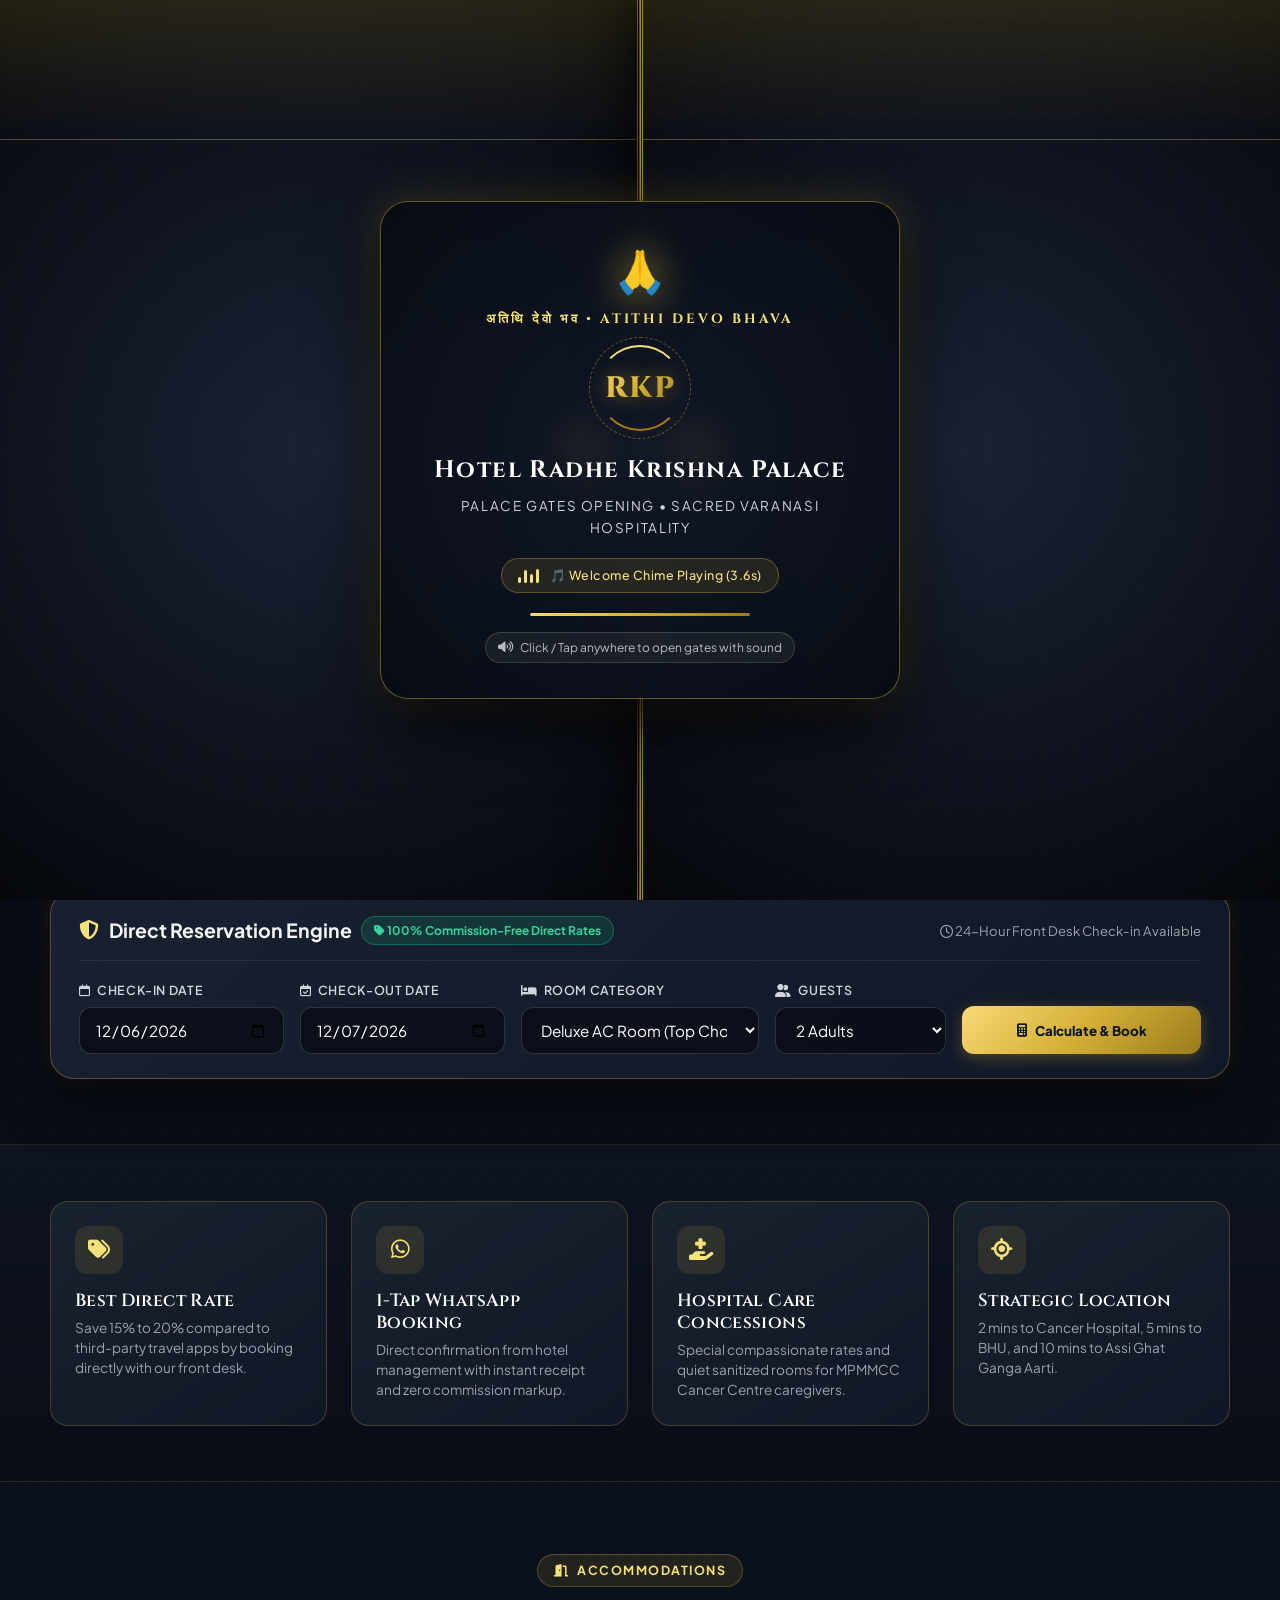
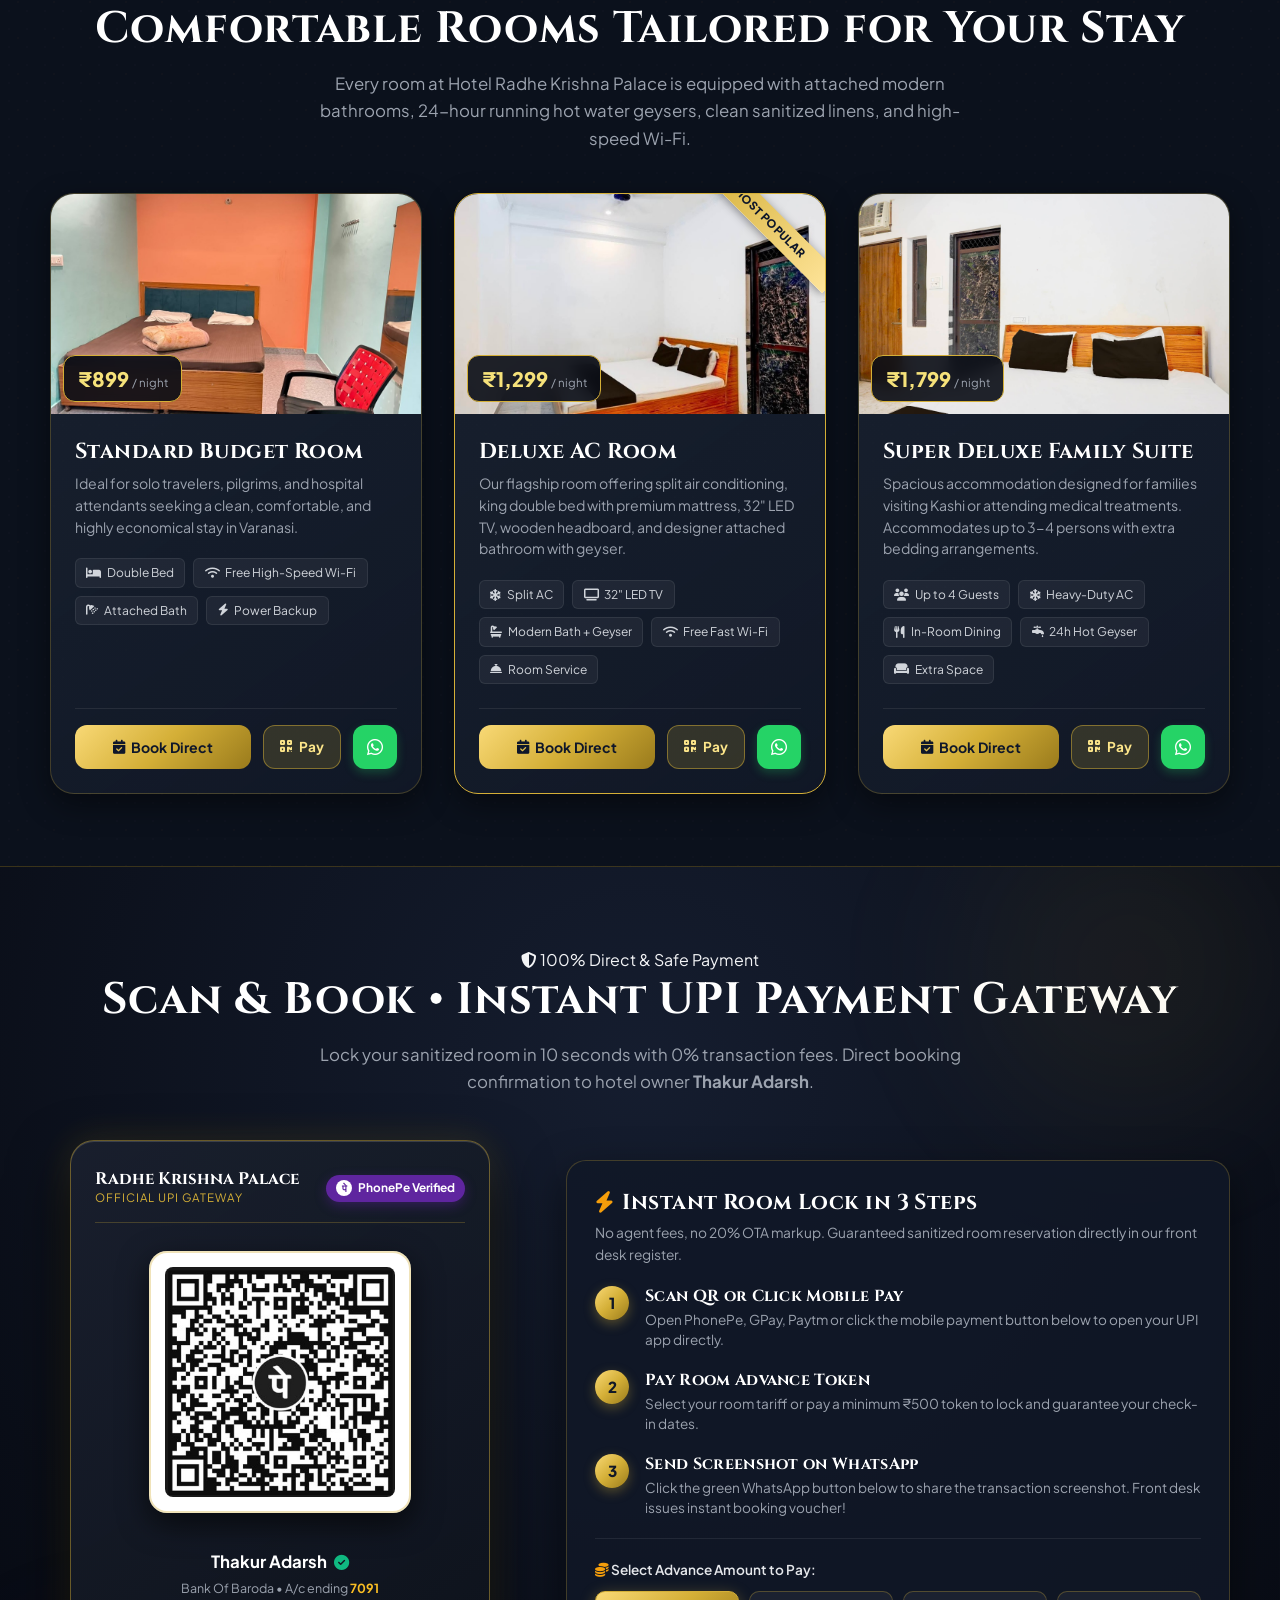
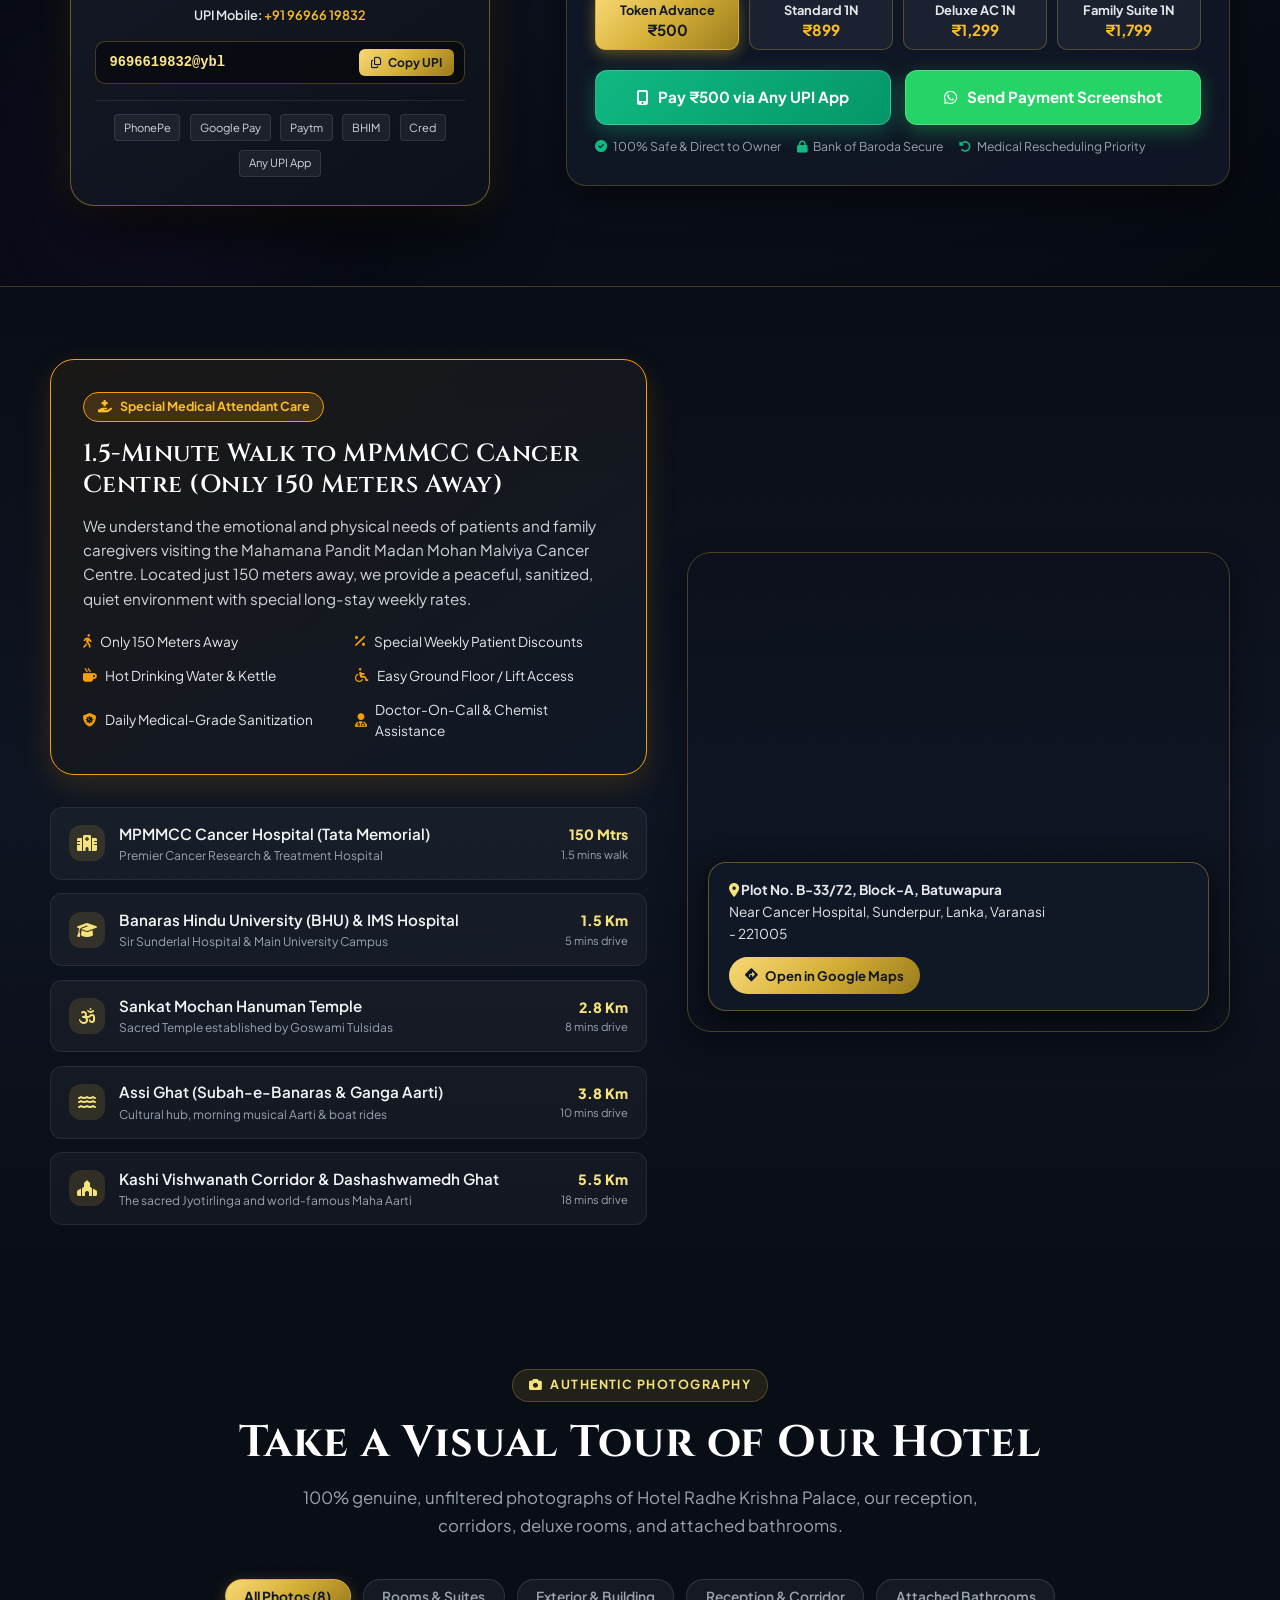
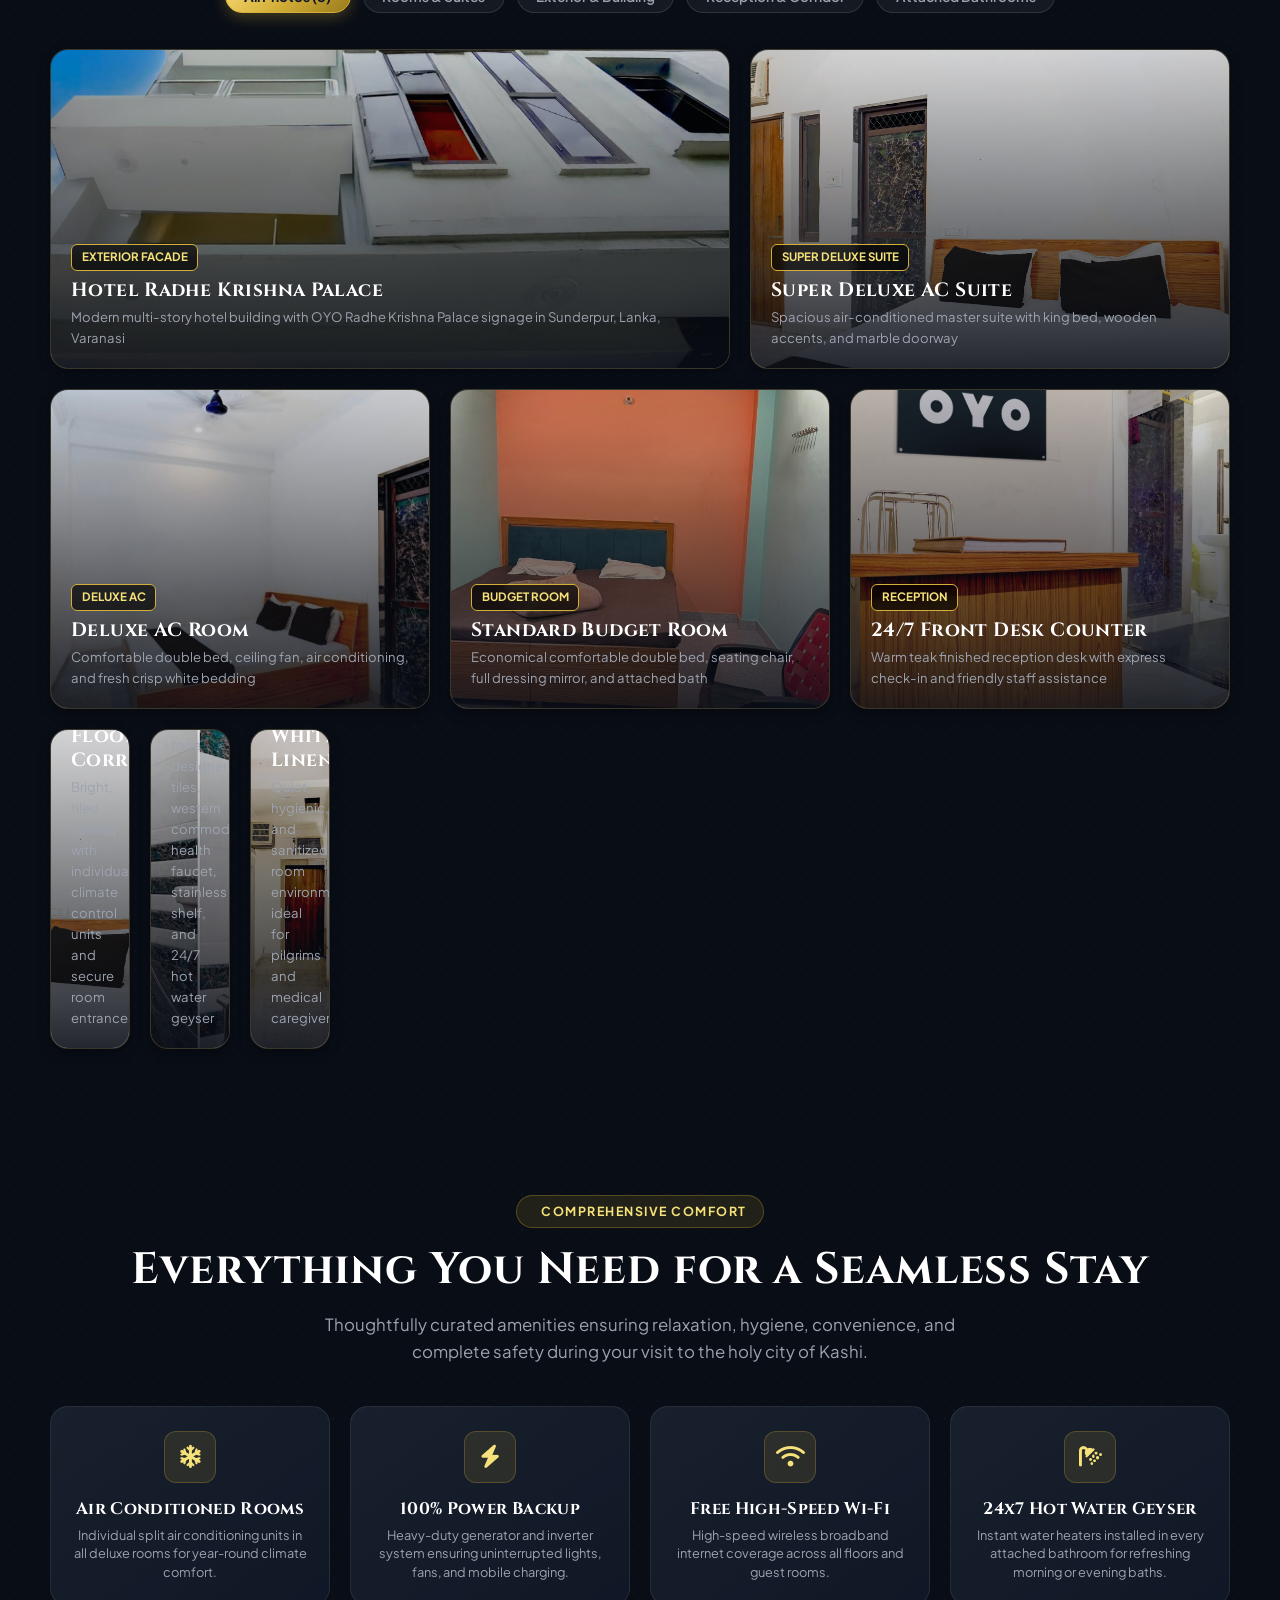
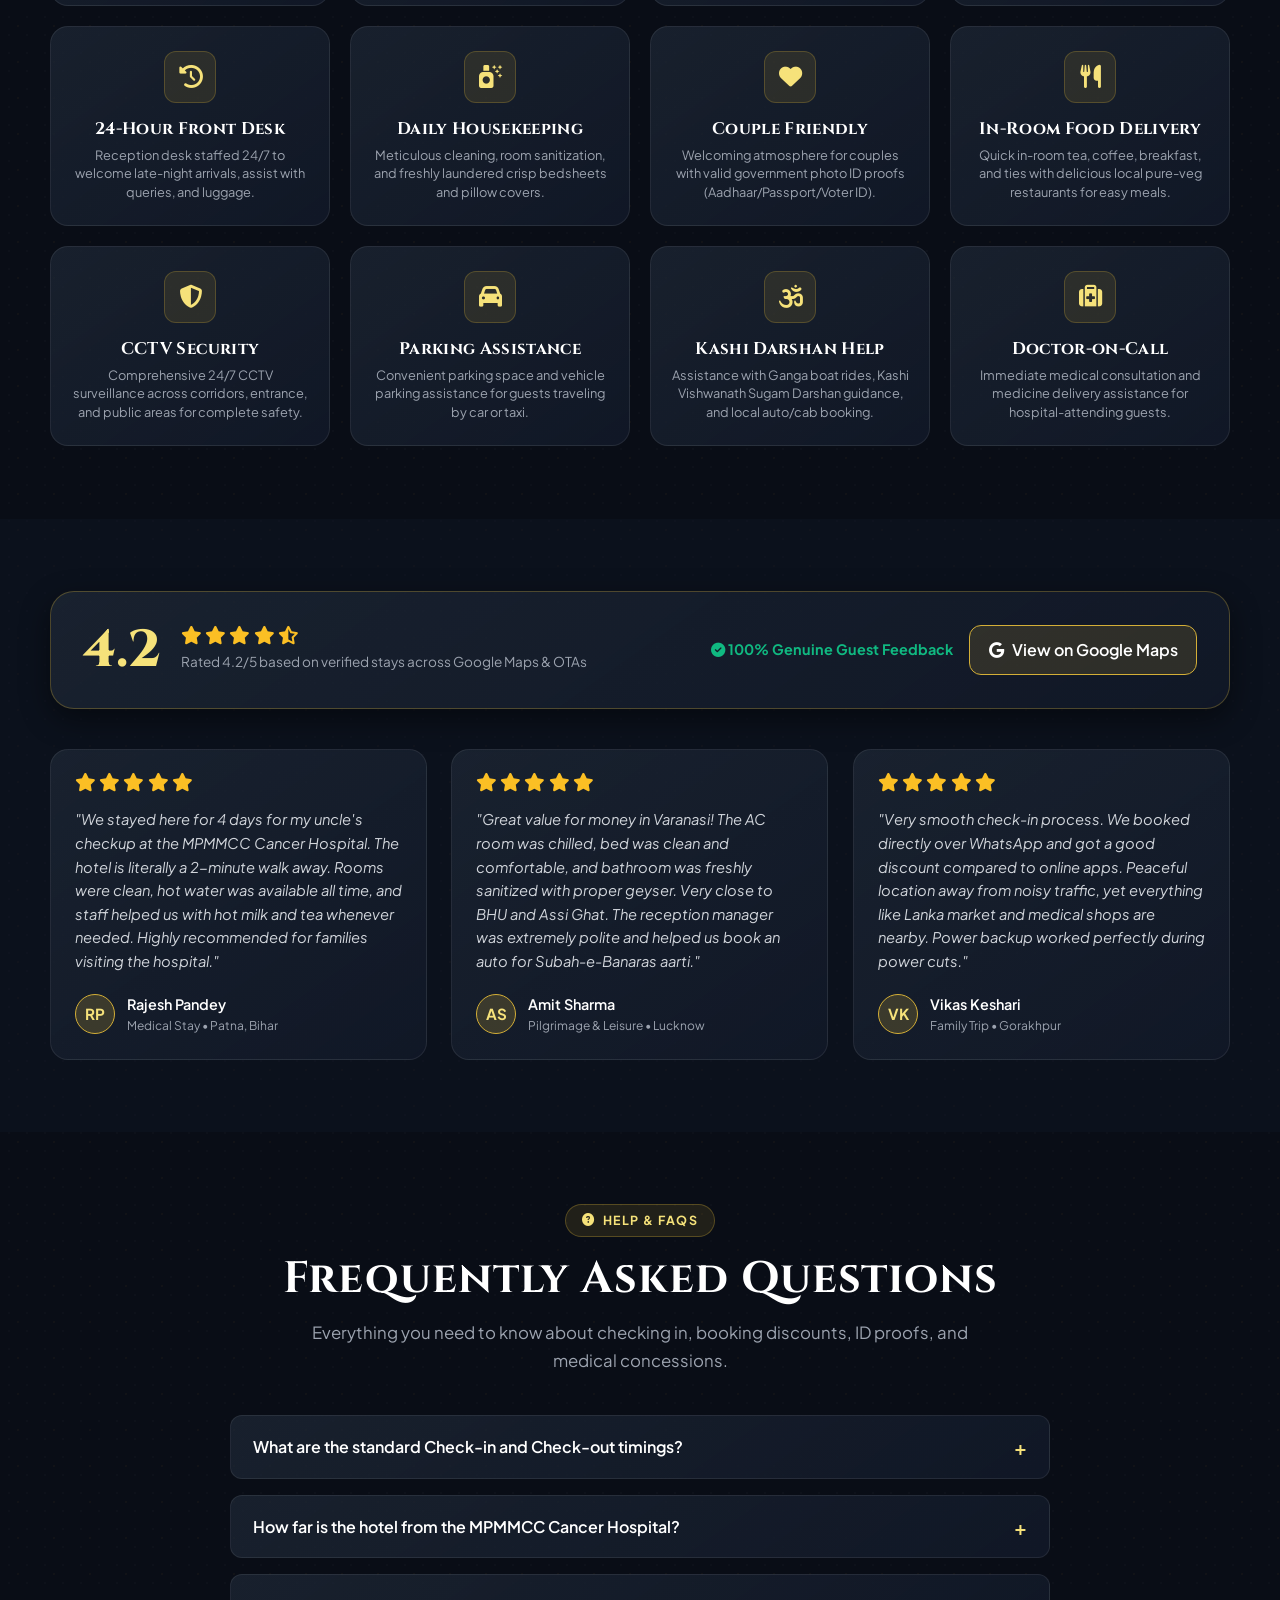
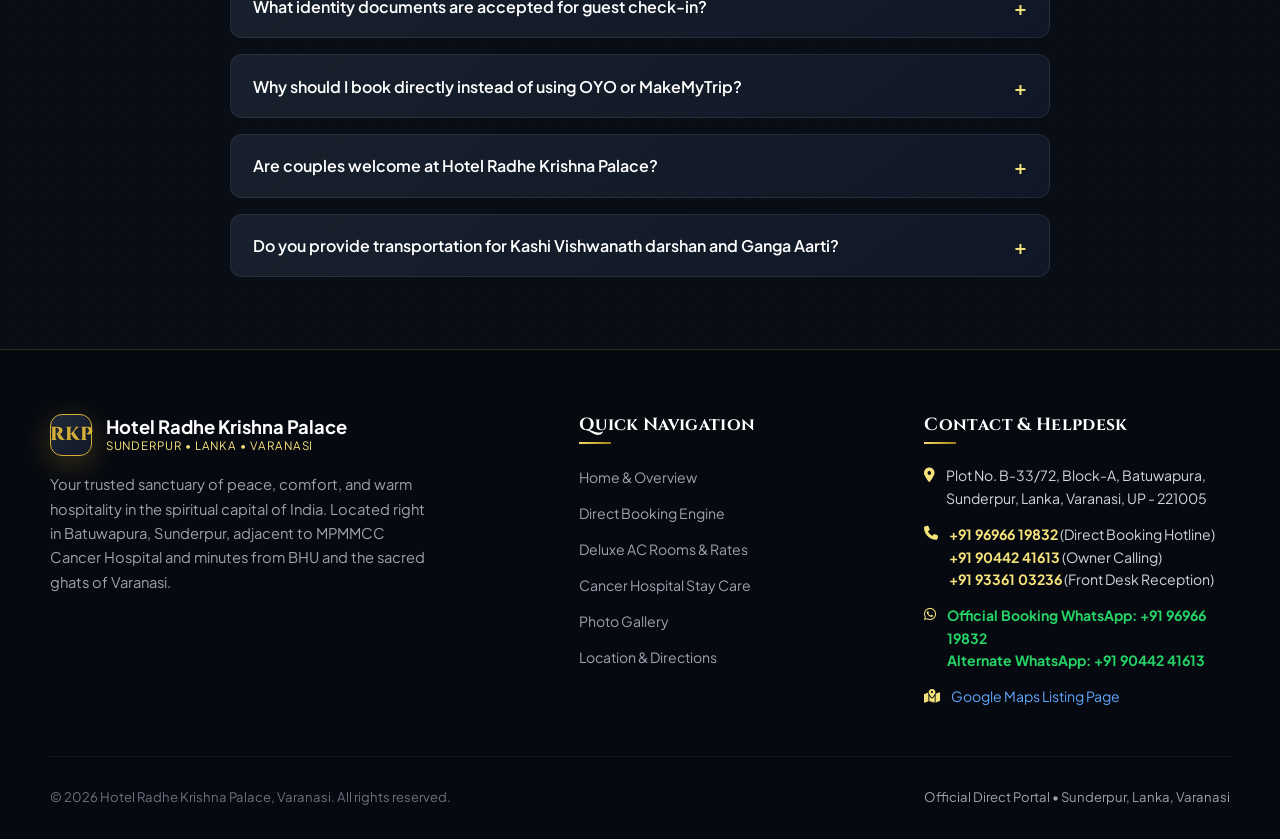
==== commit 358dfc2d: "style: remove cluttered announcement bar pill buttons and streamline top bar" ====
--- a/index.html
+++ b/index.html
@@ -139,20 +139,9 @@
        TOP ANNOUNCEMENT BAR (Guest Privilege & Direct Reservation Info)
        ========================================================================== -->
   <aside class="hotel-announcement-bar" aria-label="Hotel Announcement">
-    <div class="container announcement-text">
-      <span class="announcement-badge">Direct Deal</span>
-      <span>✨ <strong>Direct Booking Privilege:</strong> Save 15% OFF + Guaranteed Clean Sanitized Rooms • 24/7 Front Desk & WhatsApp Booking: <a href="tel:+919696619832" class="js-phone-link js-phone-text" style="color:#FFF; text-decoration:underline;">+91 96966 19832</a></span>
-      <div class="announcement-actions" style="margin-left:auto;">
-        <a href="#quick-pay" class="contact-pill-link" style="background:rgba(212,175,55,0.22); border:1px solid rgba(212,175,55,0.6); color:#FDE68A;"><i class="fa-solid fa-qrcode"></i> Scan & Pay (UPI QR)</a>
-        <button type="button" id="btnToggleEffects" class="contact-pill-link effects-toggle-btn" title="Replay 4-Second Flower & Butterfly Welcome Shower" style="cursor:pointer; background:rgba(251,113,133,0.18); border:1px solid rgba(251,113,133,0.45); color:#FECDD3;">
-          <i class="fa-solid fa-spa"></i> <span id="effectsStatusText">🌸 Flowers & Butterflies (4s)</span>
-        </button>
-        <button type="button" id="btnReplayAudioTop" class="contact-pill-link sound-toggle-btn" title="Replay 3.5s Welcome Chime" style="cursor:pointer; background:rgba(212,175,55,0.18); border:1px solid rgba(212,175,55,0.45); color:#F9D976;">
-          <i class="fa-solid fa-volume-high"></i> <span class="sound-label">Welcome Chime 🎵</span>
-        </button>
-        <a href="#medical-care" class="contact-pill-link"><i class="fa-solid fa-hospital"></i> 150m to MPMMCC Cancer Centre (Only 1.5 Mins Walk)</a>
-        <button type="button" id="btnOpenCustomizer" class="contact-pill-link" title="Front Desk Settings" style="cursor:pointer;"><i class="fa-solid fa-gear"></i> Number Setup</button>
-      </div>
+    <div class="container announcement-text" style="justify-content:center; text-align:center; gap:0.75rem;">
+      <span class="announcement-badge">Direct Privilege</span>
+      <span>✨ <strong>Exclusive Direct Deal:</strong> Save 15% OFF • Only 150m from MPMMCC Cancer Centre (1.5 Mins Walk) • 24/7 Front Desk & WhatsApp: <a href="tel:+919696619832" class="js-phone-link js-phone-text" style="color:#FFF; text-decoration:underline; font-weight:700;">+91 96966 19832</a></span>
     </div>
   </aside>
 
@@ -192,11 +181,6 @@
           <span class="live-pulse"></span>
           <span id="liveISTClock">18:30:00 IST</span>
         </div>
-
-        <!-- Sound Toggle / Replay Button -->
-        <button type="button" class="lang-toggle-btn sound-toggle-btn" id="soundToggleBtn" title="Play / Replay Royal Welcome Chime (3.6s)">
-          <i class="fa-solid fa-volume-high"></i> <span>Chime</span>
-        </button>
 
         <!-- Language Switcher -->
         <button type="button" class="lang-toggle-btn" id="langToggleBtn" title="Switch Language">
--- a/css/style.css
+++ b/css/style.css
@@ -187,16 +187,18 @@
   font-size: 0.82rem;
   color: #FDE68A;
   display: flex;
-  justify-content: space-between;
+  justify-content: center;
   align-items: center;
   position: relative;
   z-index: 1001;
+  text-align: center;
 }
 
 .announcement-text {
   display: flex;
   align-items: center;
-  gap: 0.65rem;
+  justify-content: center;
+  gap: 0.75rem;
   flex-wrap: wrap;
 }
 
@@ -212,9 +214,7 @@
 }
 
 .announcement-actions {
-  display: flex;
-  align-items: center;
-  gap: 0.75rem;
+  display: none !important;
 }
 
 .contact-pill-link {
